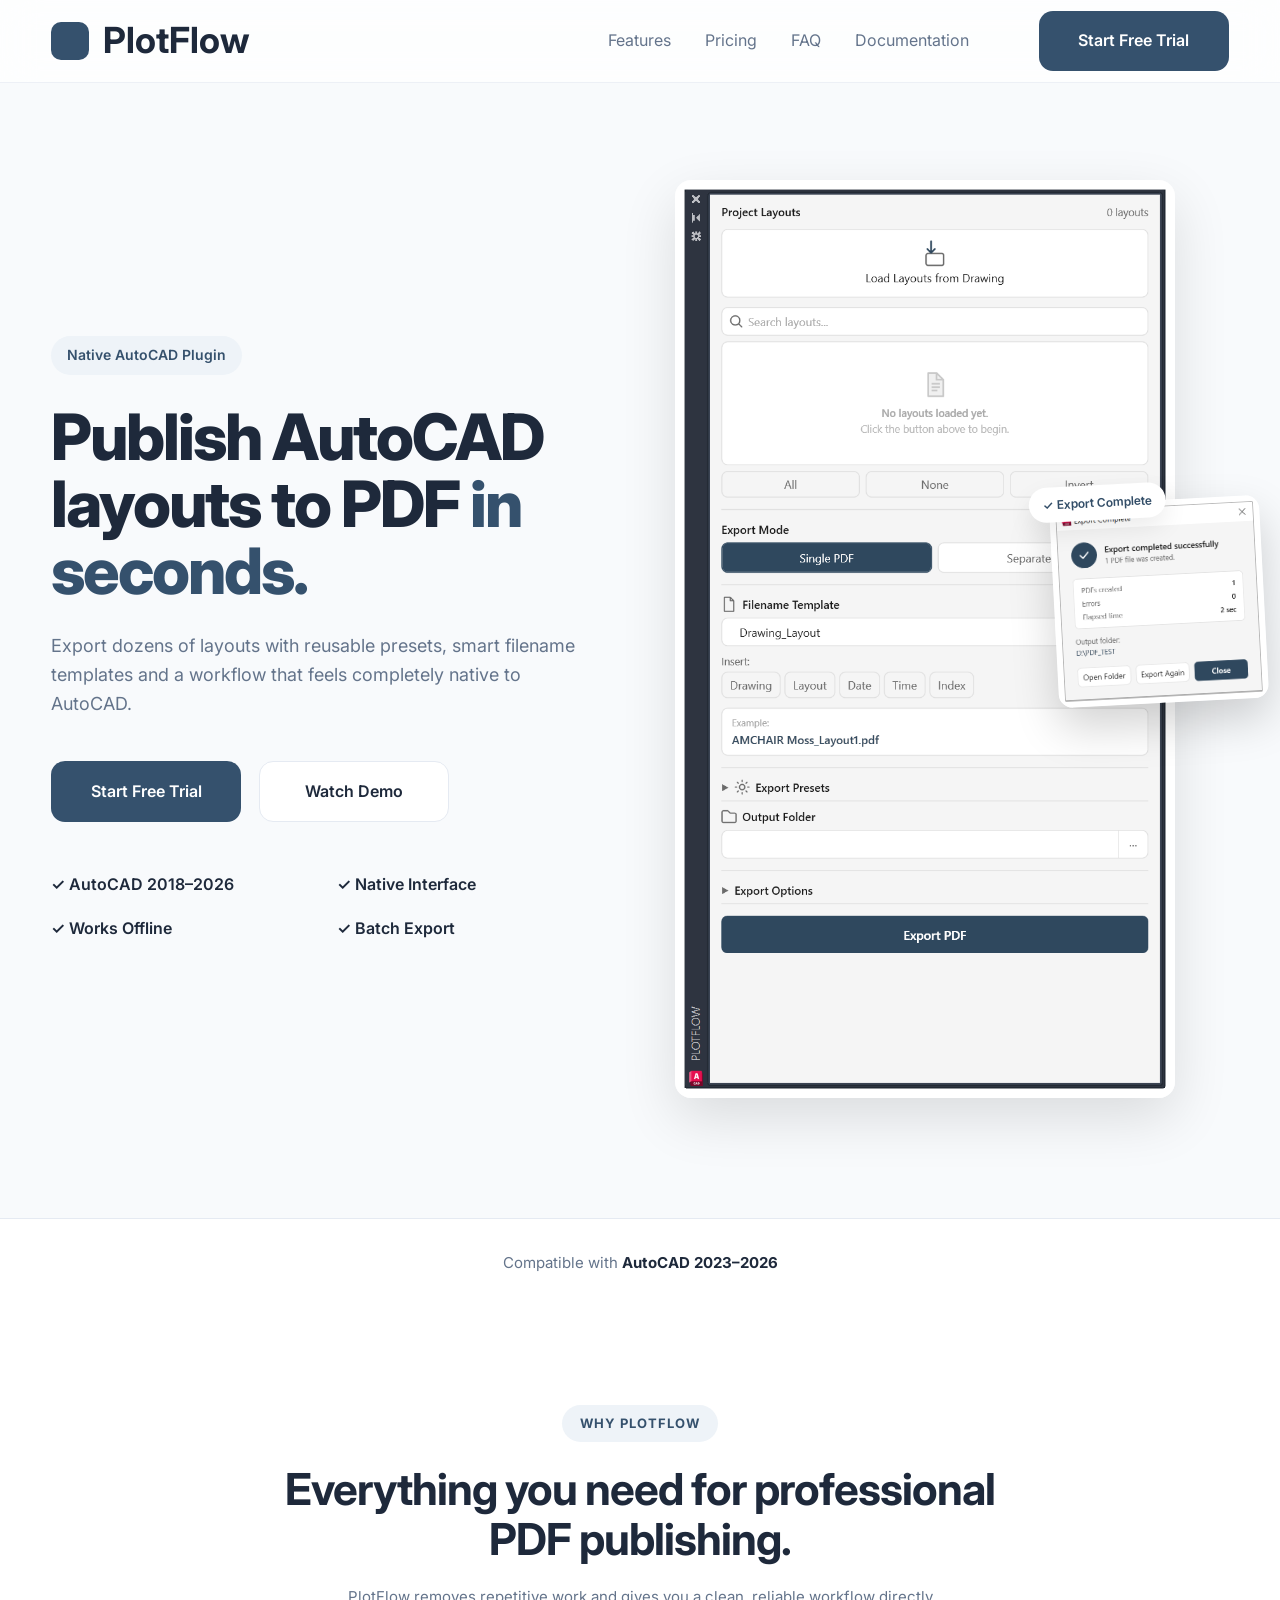
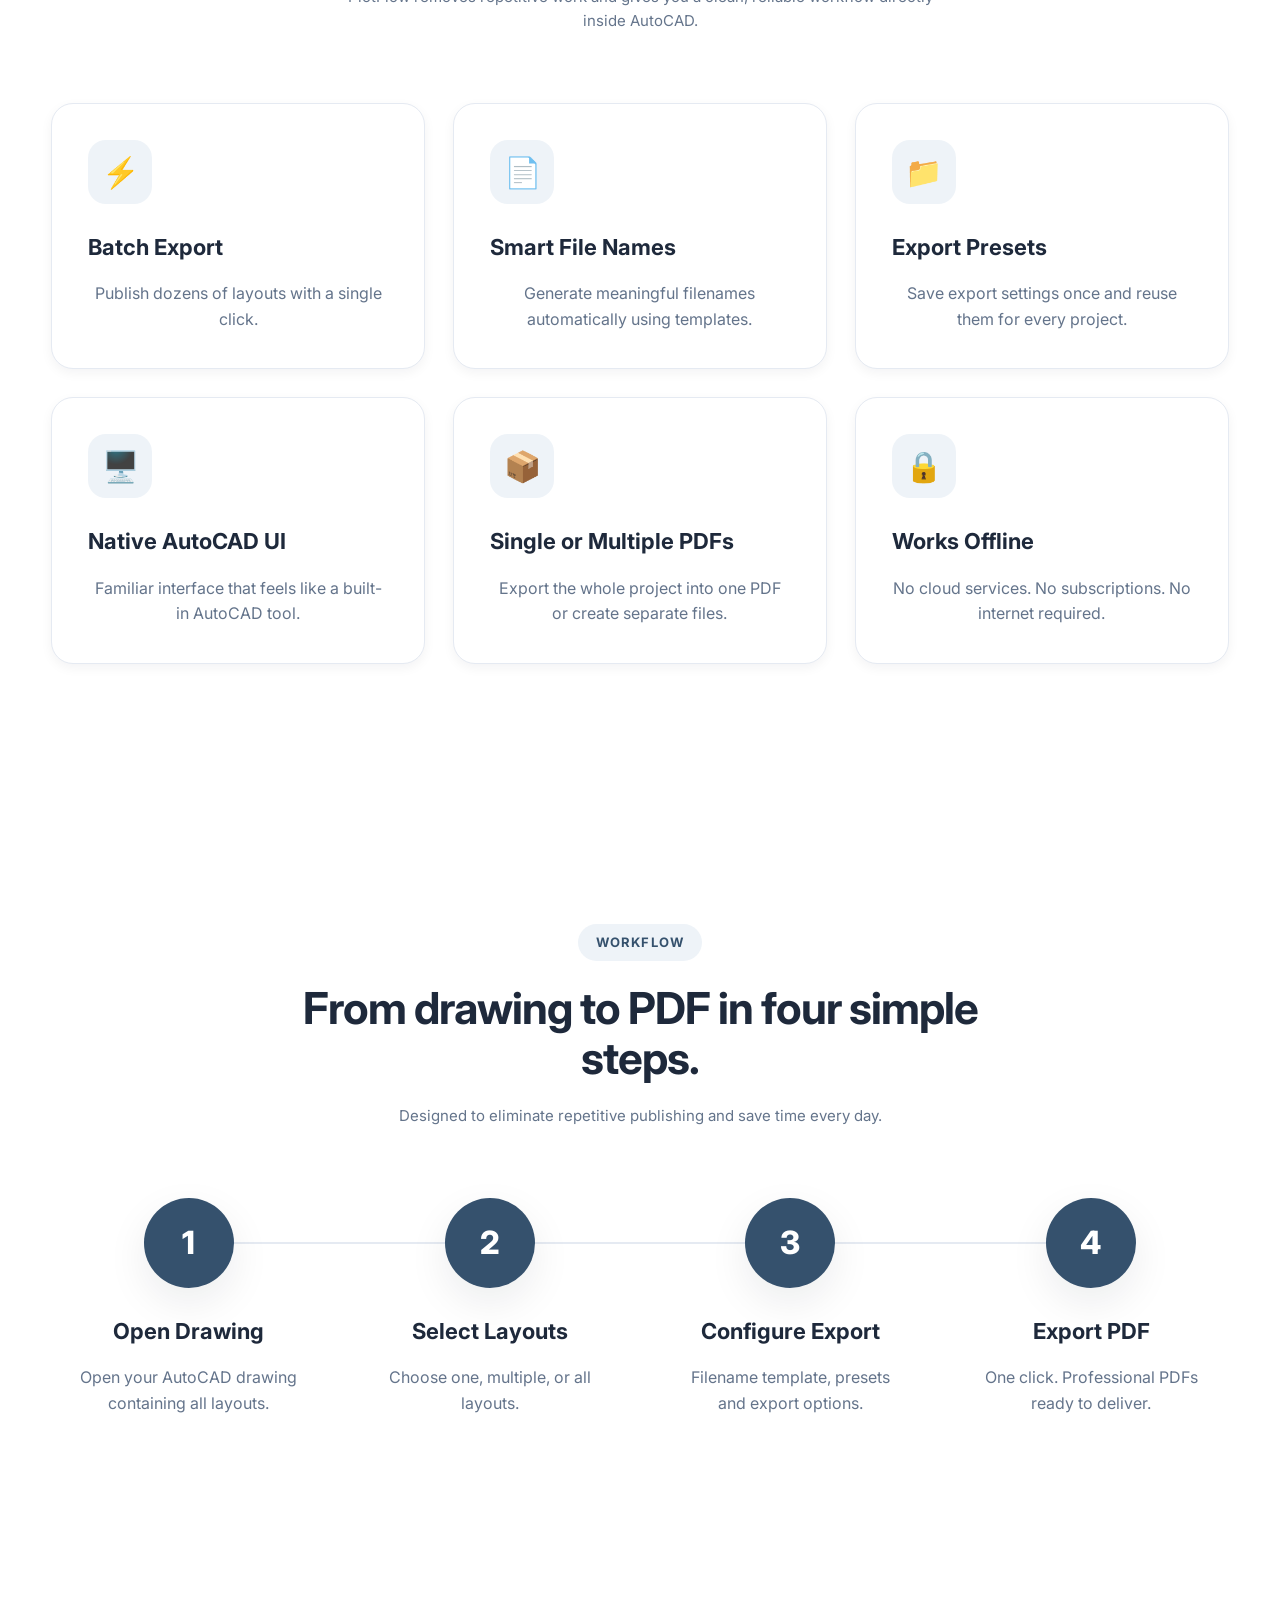
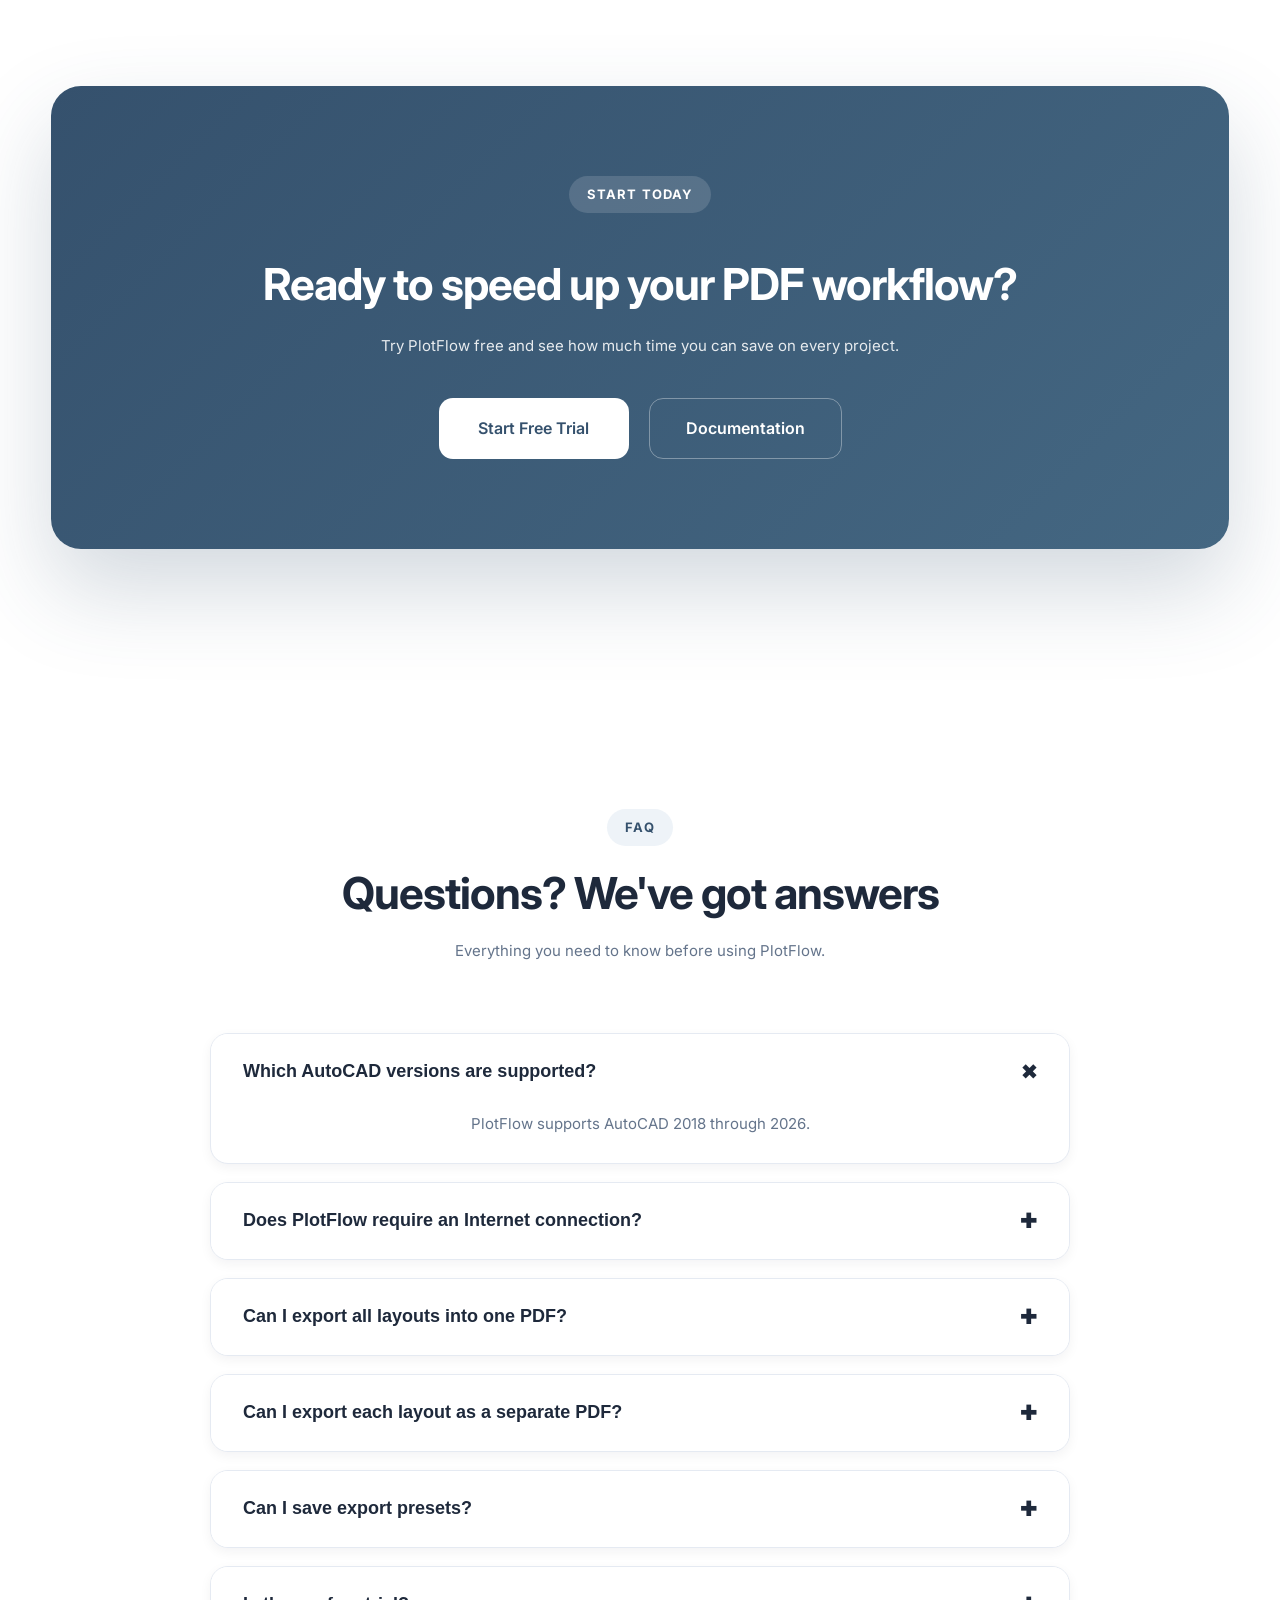
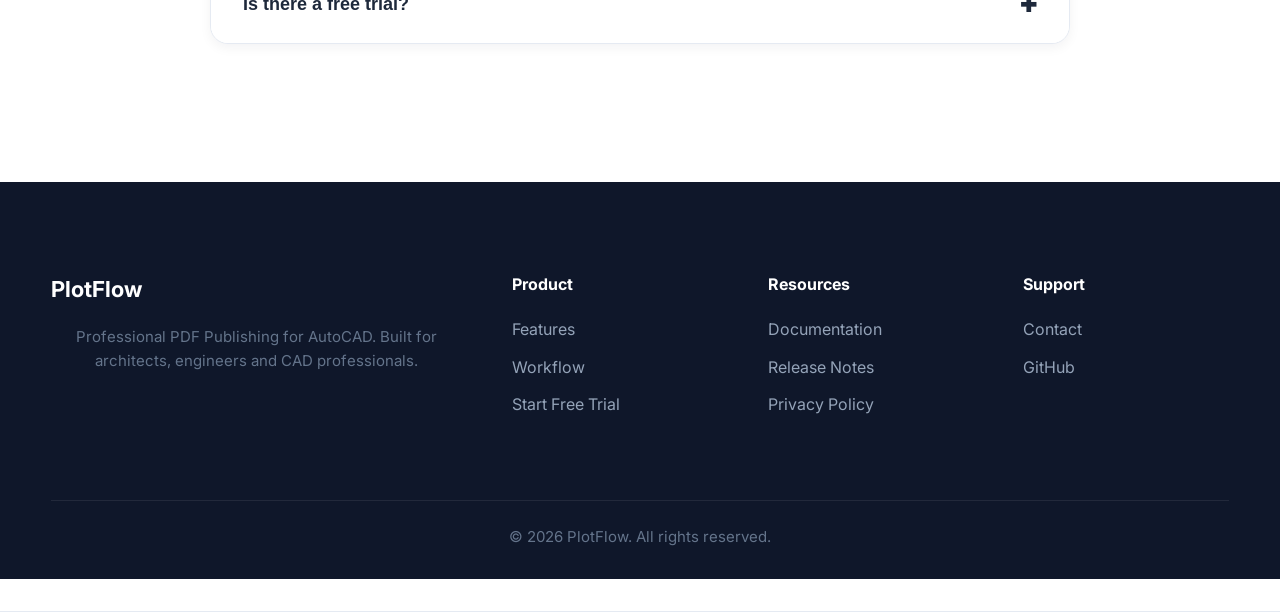
==== index.html @ 0431e383 "Update index.html" ====
<!DOCTYPE html>
<html lang="en">

<head>

    <meta charset="UTF-8">
    <meta name="viewport" content="width=device-width, initial-scale=1.0">

    <title>PlotFlow — Professional PDF Publishing for AutoCAD</title>

    <meta name="description"
        content="Fast PDF publishing for AutoCAD. Batch export layouts with smart filename templates, export presets and a clean workflow.">

    <meta name="theme-color" content="#35516D">

    <meta property="og:title" content="PlotFlow">
    <meta property="og:description"
        content="Professional PDF Publishing for AutoCAD">
    <meta property="og:type" content="website">

    <link rel="icon" href="assets/logo/favicon.svg">

    <link rel="preconnect" href="https://fonts.googleapis.com">

    <link rel="preconnect" href="https://fonts.gstatic.com" crossorigin>

    <link href="https://fonts.googleapis.com/css2?family=Inter:wght@300;400;500;600;700;800&display=swap"
        rel="stylesheet">

    <link rel="stylesheet" href="style.css">

</head>

<body>

<header class="site-header">

    <div class="container">

        <a class="logo" href="#">

            <div class="logo-square"></div>

            <span>PlotFlow</span>

        </a>

        <nav class="navigation">

            <a href="#features">Features</a>
            <a href="pricing.html">Pricing</a>
            <a href="#faq">FAQ</a>
            <a href="documentation.html">Documentation</a>

        </nav>

        <div class="header-actions">

            <a class="button primary large" href="download.html">
                Start Free Trial
            </a>

        </div>

    </div>

</header>



<main>



<section class="hero">

<div class="container hero-grid">

<div class="hero-left">

<div class="badge">

Native AutoCAD Plugin

</div>

<h1>

Publish AutoCAD layouts

to PDF

<span>in seconds.</span>

</h1>

<p>

Export dozens of layouts with reusable presets,

smart filename templates and a workflow

that feels completely native to AutoCAD.

</p>

<div class="hero-buttons">

<a href="#download"

class="button primary large">

Start Free Trial

</a>

<a href="#"

class="button outline large">

Watch Demo

</a>

</div>

<div class="hero-benefits">

<div>✓ AutoCAD 2018–2026</div>

<div>✓ Native Interface</div>

<div>✓ Works Offline</div>

<div>✓ Batch Export</div>

</div>

</div>



<div class="hero-right">

<div class="hero-card">

<img

src="assets/screenshots/main-ui.png"

alt="PlotFlow Interface">

</div>



<div class="floating-dialog">

    <div class="result-badge">
        ✓ Export Complete
    </div>

    <img
    src="assets/screenshots/export-result.png"
    alt="Export Complete">

</div>

</div>

</div>

</section>

<section class="compatibility">

    <div class="container">

        <p>

            Compatible with
            <strong>AutoCAD 2023–2026</strong>

        </p>

    </div>




    <!-- ===================================================== -->
<!-- FEATURES -->
<!-- ===================================================== -->

<section id="features" class="features">

    <div class="container">

        <div class="section-header">

            <span class="section-tag">
                WHY PLOTFLOW
            </span>

            <h2>
                Everything you need for
                professional PDF publishing.
            </h2>

            <p>
                PlotFlow removes repetitive work and gives you a clean,
                reliable workflow directly inside AutoCAD.
            </p>

        </div>

        <div class="features-grid">

            <article class="feature-card">

                <div class="feature-icon">⚡</div>

                <h3>Batch Export</h3>

                <p>
                    Publish dozens of layouts with a single click.
                </p>

            </article>

            <article class="feature-card">

                <div class="feature-icon">📄</div>

                <h3>Smart File Names</h3>

                <p>
                    Generate meaningful filenames automatically using templates.
                </p>

            </article>

            <article class="feature-card">

                <div class="feature-icon">📁</div>

                <h3>Export Presets</h3>

                <p>
                    Save export settings once and reuse them for every project.
                </p>

            </article>

            <article class="feature-card">

                <div class="feature-icon">🖥️</div>

                <h3>Native AutoCAD UI</h3>

                <p>
                    Familiar interface that feels like a built-in AutoCAD tool.
                </p>

            </article>

            <article class="feature-card">

                <div class="feature-icon">📦</div>

                <h3>Single or Multiple PDFs</h3>

                <p>
                    Export the whole project into one PDF or create separate files.
                </p>

            </article>

            <article class="feature-card">

                <div class="feature-icon">🔒</div>

                <h3>Works Offline</h3>

                <p>
                    No cloud services. No subscriptions. No internet required.
                </p>

            </article>

        </div>

    </div>

</section>





<!-- ===================================================== -->


<!-- ===================================================== -->
<!-- WORKFLOW -->
<!-- ===================================================== -->

<section id="workflow" class="workflow">

<div class="container">

<div class="section-header">

<span class="section-tag">

WORKFLOW

</span>

<h2>

From drawing to PDF
in four simple steps.

</h2>

<p>

Designed to eliminate repetitive publishing
and save time every day.

</p>

</div>

<div class="timeline">

<div class="step">

<div class="step-number">

1

</div>

<h3>

Open Drawing

</h3>

<p>

Open your AutoCAD drawing
containing all layouts.

</p>

</div>

<div class="step-line"></div>

<div class="step">

<div class="step-number">

2

</div>

<h3>

Select Layouts

</h3>

<p>

Choose one,
multiple,
or all layouts.

</p>

</div>

<div class="step-line"></div>

<div class="step">

<div class="step-number">

3

</div>

<h3>

Configure Export

</h3>

<p>

Filename template,
presets
and export options.

</p>

</div>

<div class="step-line"></div>

<div class="step">

<div class="step-number">

4

</div>

<h3>

Export PDF

</h3>

<p>

One click.

Professional PDFs
ready to deliver.

</p>

</div>

</div>

</div>

</section>
    <!-- ===================================================== -->
<!-- DOWNLOAD CTA -->
<!-- ===================================================== -->

<section id="download" class="download">

    <div class="container">

        <div class="download-card">

            <span class="section-tag">

                START TODAY

            </span>

            <h2>

                Ready to speed up your PDF workflow?

            </h2>

            <p>

                Try PlotFlow free and see how much time
                you can save on every project.

            </p>

            <div class="download-buttons">

                <a href="#" class="button primary large">

                    Start Free Trial

                </a>

                <a href="#" class="button outline large">

                    Documentation

                </a>

            </div>

        </div>

    </div>

</section>



<!-- ===================================================== -->
<!-- FAQ -->
<!-- ===================================================== -->

<section class="faq">

    <div class="container">

        <div class="section-header">

            <span class="section-tag">
                FAQ
            </span>

            <h2>
                Questions? We've got answers
            </h2>

            <p>
                Everything you need to know before using PlotFlow.
            </p>

        </div>

        <div class="faq-list">

            <div class="faq-item active">

                <button class="faq-question">

                    <span>Which AutoCAD versions are supported?</span>

                    <span class="faq-icon">✚</span>

                </button>

                <div class="faq-answer">

    <p>PlotFlow supports AutoCAD 2018 through 2026.</p>

</div>

            </div>

            <div class="faq-item">

                <button class="faq-question">

                    <span>Does PlotFlow require an Internet connection?</span>

                    <span class="faq-icon">✚</span>

                </button>

                <div class="faq-answer">

                    No. PlotFlow works completely offline after installation.

                </div>

            </div>

            <div class="faq-item">

                <button class="faq-question">

                    <span>Can I export all layouts into one PDF?</span>

                    <span class="faq-icon">✚</span>

                </button>

                <div class="faq-answer">

                    Yes. Export every selected layout into a single multipage PDF.

                </div>

            </div>

            <div class="faq-item">

                <button class="faq-question">

                    <span>Can I export each layout as a separate PDF?</span>

                    <span class="faq-icon">✚</span>

                </button>

                <div class="faq-answer">

                    Yes. PlotFlow automatically creates one PDF for every selected layout.

                </div>

            </div>

            <div class="faq-item">

                <button class="faq-question">

                    <span>Can I save export presets?</span>

                    <span class="faq-icon">✚</span>

                </button>

                <div class="faq-answer">

                    Yes. Save your preferred settings and reuse them anytime.

                </div>

            </div>

            <div class="faq-item">

                <button class="faq-question">

                    <span>Is there a free trial?</span>

                    <span class="faq-icon">✚</span>

                </button>

                <div class="faq-answer">

                    Yes. Download the trial version and evaluate PlotFlow before purchasing.

                </div>

            </div>

        </div>

    </div>

</section>



<!-- ===================================================== -->
<!-- FOOTER -->
<!-- ===================================================== -->

<footer class="footer">

<div class="container footer-grid">

<div>

<h3>

PlotFlow

</h3>

<p>

Professional PDF Publishing for AutoCAD.

Built for architects,
engineers
and CAD professionals.

</p>

</div>

<div>

<h4>

Product

</h4>

<ul>

<li><a href="#features">Features</a></li>

<li><a href="#workflow">Workflow</a></li>

<li><a href="#download">Start Free Trial</a></li>

</ul>

</div>

<div>

<h4>

Resources

</h4>

<ul>

<li><a href="#">Documentation</a></li>

<li><a href="#">Release Notes</a></li>

<li><a href="#">Privacy Policy</a></li>

</ul>

</div>

<div>

<h4>

Support

</h4>

<ul>

<li><a href="#">Contact</a></li>

<li><a href="#">GitHub</a></li>

</ul>

</div>

</div>

<div class="container footer-bottom">

<p>

© 2026 PlotFlow. All rights reserved.

</p>

</div>

</footer>

</main>

<script src="script.js"></script>

</body>

</html>

</section>
---- style.css ----
/* ==========================================================
   PlotFlow Website
   Version 1.0
==========================================================*/

*,
*::before,
*::after{
    margin:0;
    padding:0;
    box-sizing:border-box;
}

:root{

    --primary:#35516D;
    --primary-hover:#446782;

    --background:#F8FAFC;
    --surface:#FFFFFF;

    --border:#E5EAF2;

    --text:#1E293B;

    --text-light:#64748B;

    --success:#2FA36B;

    --radius:18px;

    --shadow-small:
        0 4px 12px rgba(15,23,42,.05);

    --shadow-medium:
        0 15px 40px rgba(15,23,42,.08);

    --shadow-large:
        0 35px 80px rgba(15,23,42,.12);

    --container:1240px;

}

html{

    scroll-behavior:smooth;

}

body{

    font-family:"Inter",sans-serif;

    background:var(--background);

    color:var(--text);

    line-height:1.6;

    overflow-x:hidden;

}

img{

    display:block;

    width:100%;

    height:auto;

}

a{

    color:inherit;

    text-decoration:none;

}

.container{

    width:min(var(--container),92%);

    margin:auto;

}



/* ==========================================================
   TYPOGRAPHY
==========================================================*/

h1{

    font-size:64px;

    line-height:1.05;

    font-weight:800;

    letter-spacing:-2px;

}

h1 span{

    color:var(--primary);

}

h2{

    font-size:44px;

    line-height:1.15;

    font-weight:700;

    letter-spacing:-1px;

}

h3{

    font-size:22px;

    font-weight:700;

}

p{

    color:var(--text-light);

    font-size:18px;

}



/* ==========================================================
   BUTTONS
==========================================================*/

.button{

    display:inline-flex;

    align-items:center;

    justify-content:center;

    gap:10px;

    border-radius:14px;

    transition:.25s;

    font-weight:600;

    white-space:nowrap;

    min-width:190px;

}

.button.large{

    padding:17px 36px;

}

.button.primary{

    background:var(--primary);

    color:white;

}

.button.primary:hover{

    background:var(--primary-hover);

    transform:translateY(-2px);

    box-shadow:var(--shadow-medium);

}

.button.secondary,

.button.outline{

    border:1px solid var(--border);

    background:white;

}

.button.outline:hover{

    transform:translateY(-2px);

    box-shadow:var(--shadow-small);

}



/* ==========================================================
   HEADER
==========================================================*/

.site-header{

    position:fixed;

    width:100%;

    top:0;

    left:0;

    z-index:1000;

    backdrop-filter:blur(18px);

    background:rgba(255,255,255,.75);

    border-bottom:1px solid rgba(229,234,242,.7);

}

.site-header .container{

    display:flex;

    align-items:center;

    justify-content:space-between;

    height:82px;

}

.logo{

    display:flex;

    align-items:center;

    gap:14px;

    font-weight:700;

    font-size:36px;

}

.logo-square{

    width:38px;

    height:38px;

    border-radius:10px;

    background:var(--primary);

}

.navigation{

    display:flex;

    align-items:center;

    gap:34px;

    margin-left:auto;

}

.navigation a{

    color:var(--text-light);

    transition:.25s;

}

.navigation a:hover{

    color:var(--text);

}

.header-actions{
    display:flex;
    gap:14px;
    margin-left:70px;
}



/* ==========================================================
   HERO
==========================================================*/

.hero{

    padding-top:180px;

    padding-bottom:120px;

}

.hero-grid{

    display:grid;

    grid-template-columns:1fr 1fr;

    gap:70px;

    align-items:center;

}

.badge{

    display:inline-flex;

    padding:8px 16px;

    border-radius:100px;

    background:#EEF3F8;

    color:var(--primary);

    font-size:14px;

    font-weight:600;

    margin-bottom:28px;

}

.hero p{

    margin-top:28px;

    max-width:620px;

}

.hero-buttons{

    display:flex;

    gap:18px;

    margin-top:42px;

}

.hero-benefits{

    display:grid;

    grid-template-columns:repeat(2,1fr);

    gap:18px;

    margin-top:50px;

    color:var(--text);

    font-weight:600;

}



/* ==========================================================
   HERO IMAGE
==========================================================*/

.hero-right{

    position:relative;

}

.hero-card{
    position:relative;
    z-index:2;
}

.hero-card img{
    width:100%;
    max-width:500px;
    border-radius:16px;
    box-shadow:0 20px 55px rgba(0,0,0,.12);
}

.floating-dialog{

    position:absolute;

    right:-35px;

    top:320px;

    width:210px;

    transform:rotate(-3deg);

    transition:.3s ease;

    z-index:3;
}
.floating-dialog img{

    width:100%;

    display:block;

    border-radius:14px;

    box-shadow:0 20px 45px rgba(0,0,0,.18);
}

.floating-dialog:hover{

    transform:rotate(0deg) scale(1.03);

}


/* ==========================================================
   COMPATIBILITY
==========================================================*/

.compatibility{

    padding:32px 0;

    border-top:1px solid var(--border);

    border-bottom:1px solid var(--border);

    background:white;

}

.compatibility p{

    text-align:center;

    font-size:15px;

}

.compatibility strong{

    color:var(--text);

}
/* ==========================================================
   SECTION HEADER
==========================================================*/

.section-header{

    max-width:760px;

    margin:0 auto 70px;

    text-align:center;

}

.section-tag{

    display:inline-flex;

    align-items:center;

    justify-content:center;

    padding:8px 18px;

    border-radius:999px;

    background:#EEF3F8;

    color:var(--primary);

    font-size:13px;

    font-weight:700;

    letter-spacing:.08em;

    text-transform:uppercase;

    margin-bottom:22px;

}

.section-header h2{

    margin-bottom:20px;

}

.section-header p{

    max-width:620px;

    margin:auto;

}



/* ==========================================================
   FEATURES
==========================================================*/

.features{

    padding:130px 0;

}

.features-grid{

    display:grid;

    grid-template-columns:repeat(3,1fr);

    gap:28px;

}

.feature-card{

    background:#fff;

    border:1px solid var(--border);

    border-radius:22px;

    padding:36px;

    transition:.28s ease;

    box-shadow:var(--shadow-small);

}

.feature-card:hover{

    transform:translateY(-8px);

    box-shadow:var(--shadow-large);

}

.feature-icon{

    width:64px;

    height:64px;

    display:flex;

    align-items:center;

    justify-content:center;

    font-size:30px;

    background:#EEF3F8;

    border-radius:18px;

    margin-bottom:26px;

}

.feature-card h3{

    margin-bottom:16px;

}

.feature-card p{

    font-size:16px;

}



/* ==========================================================
   



/* ==========================================================
   WORKFLOW
==========================================================*/

.workflow{

    padding:130px 0;

}

.timeline{

    display:grid;

    grid-template-columns:repeat(4,1fr);

    gap:26px;

    position:relative;

}

.timeline::before{

    content:"";

    position:absolute;

    left:12%;

    right:12%;

    top:44px;

    height:2px;

    background:var(--border);

    z-index:0;

}

.step{

    position:relative;

    text-align:center;

    z-index:1;

}

.step-number{

    width:90px;

    height:90px;

    margin:0 auto 26px;

    border-radius:50%;

    background:var(--primary);

    color:#fff;

    display:flex;

    align-items:center;

    justify-content:center;

    font-size:32px;

    font-weight:800;

    box-shadow:var(--shadow-medium);

}

.step h3{

    margin-bottom:16px;

}

.step p{

    font-size:16px;

    max-width:220px;

    margin:auto;

}

.step-line{

    display:none;

}



/* ==========================================================
   MICRO ANIMATIONS
==========================================================*/

.hero-card,
.showcase-large,
.showcase-small,
.feature-card{

    transition:
        transform .35s ease,
        box-shadow .35s ease;

}


.showcase-large:hover{

    transform:translateY(-6px);

}

.showcase-small:hover{

    transform:translateY(-6px);

}
/* ==========================================================
   DOWNLOAD CTA
==========================================================*/

.download{

    padding:140px 0;

    background:#ffffff;

}

.download-card{

    background:linear-gradient(135deg,#35516D 0%,#446782 100%);

    color:#fff;

    border-radius:30px;

    padding:90px 70px;

    text-align:center;

    box-shadow:0 40px 90px rgba(53,81,109,.22);

}

.download-card .section-tag{

    background:rgba(255,255,255,.14);

    color:#fff;

}

.download-card h2{

    color:#fff;

    margin:24px 0;

}

.download-card p{

    color:rgba(255,255,255,.88);

    max-width:700px;

    margin:0 auto 40px;

}

.download-buttons{

    display:flex;

    justify-content:center;

    gap:20px;

}

.download .button.primary{

    background:#fff;

    color:var(--primary);

}

.download .button.primary:hover{

    background:#F4F7FA;

}

.download .button.outline{

    background:transparent;

    color:#fff;

    border:1px solid rgba(255,255,255,.35);

}

.download .button.outline:hover{

    background:rgba(255,255,255,.08);

}



/* ==========================================================
   FAQ
==========================================================*/

.faq{

    padding:140px 0;

}

.faq-list{

    max-width:900px;

    margin:auto;

}

.faq-item{

    background:#fff;

    border:1px solid var(--border);

    border-radius:18px;

    margin-bottom:18px;

    overflow:hidden;

    transition:.25s;

}

.faq-item:hover{

    transform:translateY(-2px);

    box-shadow:var(--shadow-medium);

}

.faq-question{

    width:100%;

    border:none;

    background:#fff;

    cursor:pointer;

    padding:28px 34px;

    text-align:left;

    font-size:18px;

    font-weight:600;

    color:var(--text);

}

/* ==========================================================
   FOOTER
==========================================================*/

.footer{

    background:#0F172A;

    color:#CBD5E1;

    padding:90px 0 30px;

}

.footer-grid{

    display:grid;

    grid-template-columns:2fr 1fr 1fr 1fr;

    gap:50px;

}

.footer h3{

    color:#fff;

    margin-bottom:18px;

}

.footer h4{

    color:#fff;

    margin-bottom:20px;

}

.footer ul{

    list-style:none;

}

.footer li{

    margin-bottom:12px;

}

.footer a{

    color:#94A3B8;

    transition:.2s;

}

.footer a:hover{

    color:#fff;

}

.footer-bottom{

    margin-top:70px;

    padding-top:24px;

    border-top:1px solid rgba(255,255,255,.08);

    text-align:center;

}



/* ==========================================================
   SCROLL ANIMATION
==========================================================*/

.hero,
.features,
.showcase,
.workflow,
.download,
.faq{

    animation:fadeUp .8s ease;

}

@keyframes fadeUp{

    from{

        opacity:0;

        transform:translateY(30px);

    }

    to{

        opacity:1;

        transform:translateY(0);

    }

}



/* ==========================================================
   RESPONSIVE
==========================================================*/

@media (max-width:1100px){

.hero-grid{

    grid-template-columns:1fr;

}

.hero-right{

    margin-top:60px;

}

.features-grid{

    grid-template-columns:repeat(2,1fr);

}

.showcase-grid{

    grid-template-columns:1fr;

}

.timeline{

    grid-template-columns:repeat(2,1fr);

    row-gap:60px;

}

.timeline::before{

    display:none;

}

.footer-grid{

    grid-template-columns:1fr 1fr;

}

}



@media (max-width:768px){

h1{

    font-size:46px;

}

h2{

    font-size:34px;

}

.navigation{

    display:none;

}

.header-actions .secondary{

    display:none;

}

.hero-buttons{

    flex-direction:column;

}

.hero-benefits{

    grid-template-columns:1fr;

}

.features-grid{

    grid-template-columns:1fr;

}

.timeline{

    grid-template-columns:1fr;

}

.download-card{

    padding:60px 30px;

}

.download-buttons{

    flex-direction:column;

}

.footer-grid{

    grid-template-columns:1fr;

}

.floating-dialog{

    position:relative;

    right:auto;

    bottom:auto;

    width:100%;

    margin-top:24px;

}

}



@media (max-width:480px){

.hero{

    padding-top:140px;

}

.container{

    width:94%;

}

.button.large{

    width:100%;

}

.hero-card{

    padding:14px;

}

.showcase-large{

    padding:16px;

}

.showcase-small{

    padding:16px;

}

}
.result-badge{

    position:absolute;

    top:-18px;

    left:-20px;

    background:#fff;

    padding:8px 14px;

    border-radius:30px;

    font-size:12px;

    font-weight:600;

    color:#334e68;

    box-shadow:0 10px 25px rgba(0,0,0,.08);

}
/* ==========================================================
   FAQ
==========================================================*/

.faq{

    padding:120px 0;

    background:#fff;

}

.faq-list{

    max-width:860px;

    margin:60px auto 0;

}

.faq-item{

    background:#fff;

    border:1px solid var(--border);

    border-radius:18px;

    margin-bottom:18px;

    overflow:hidden;

    transition:.25s;

    box-shadow:var(--shadow-small);

}

.faq-item:hover{

    box-shadow:var(--shadow-medium);

    transform:translateY(-2px);

}

.faq-question{

    width:100%;

    display:flex;

    justify-content:space-between;

    align-items:center;

    padding:26px 32px;

    background:#fff;

    border:none;

    cursor:pointer;

    font-size:18px;

    font-weight:600;

    color:var(--text);

    text-align:left;

}

.faq-icon{

    font-size:20px;

    font-weight:600;

}

.faq-answer{

    max-height:0;

    overflow:hidden;

    padding:0 30px;

    color:var(--text-light);

    line-height:1.8;

    transition:max-height .35s ease,
               padding .35s ease;

}

.faq-item.active .faq-answer{

    max-height:300px;

    padding:0 30px 26px;

}

.faq-item.active .faq-icon{

    transform:rotate(45deg);

}
/* ==========================================
   Scroll Reveal
========================================== */

.hidden{

    opacity:0;

    transform:translateY(50px);

    transition:
        opacity .8s ease,
        transform .8s ease;

}

.visible{

    opacity:1;

    transform:translateY(0);

}
.faq-answer p{

    margin:0;

}
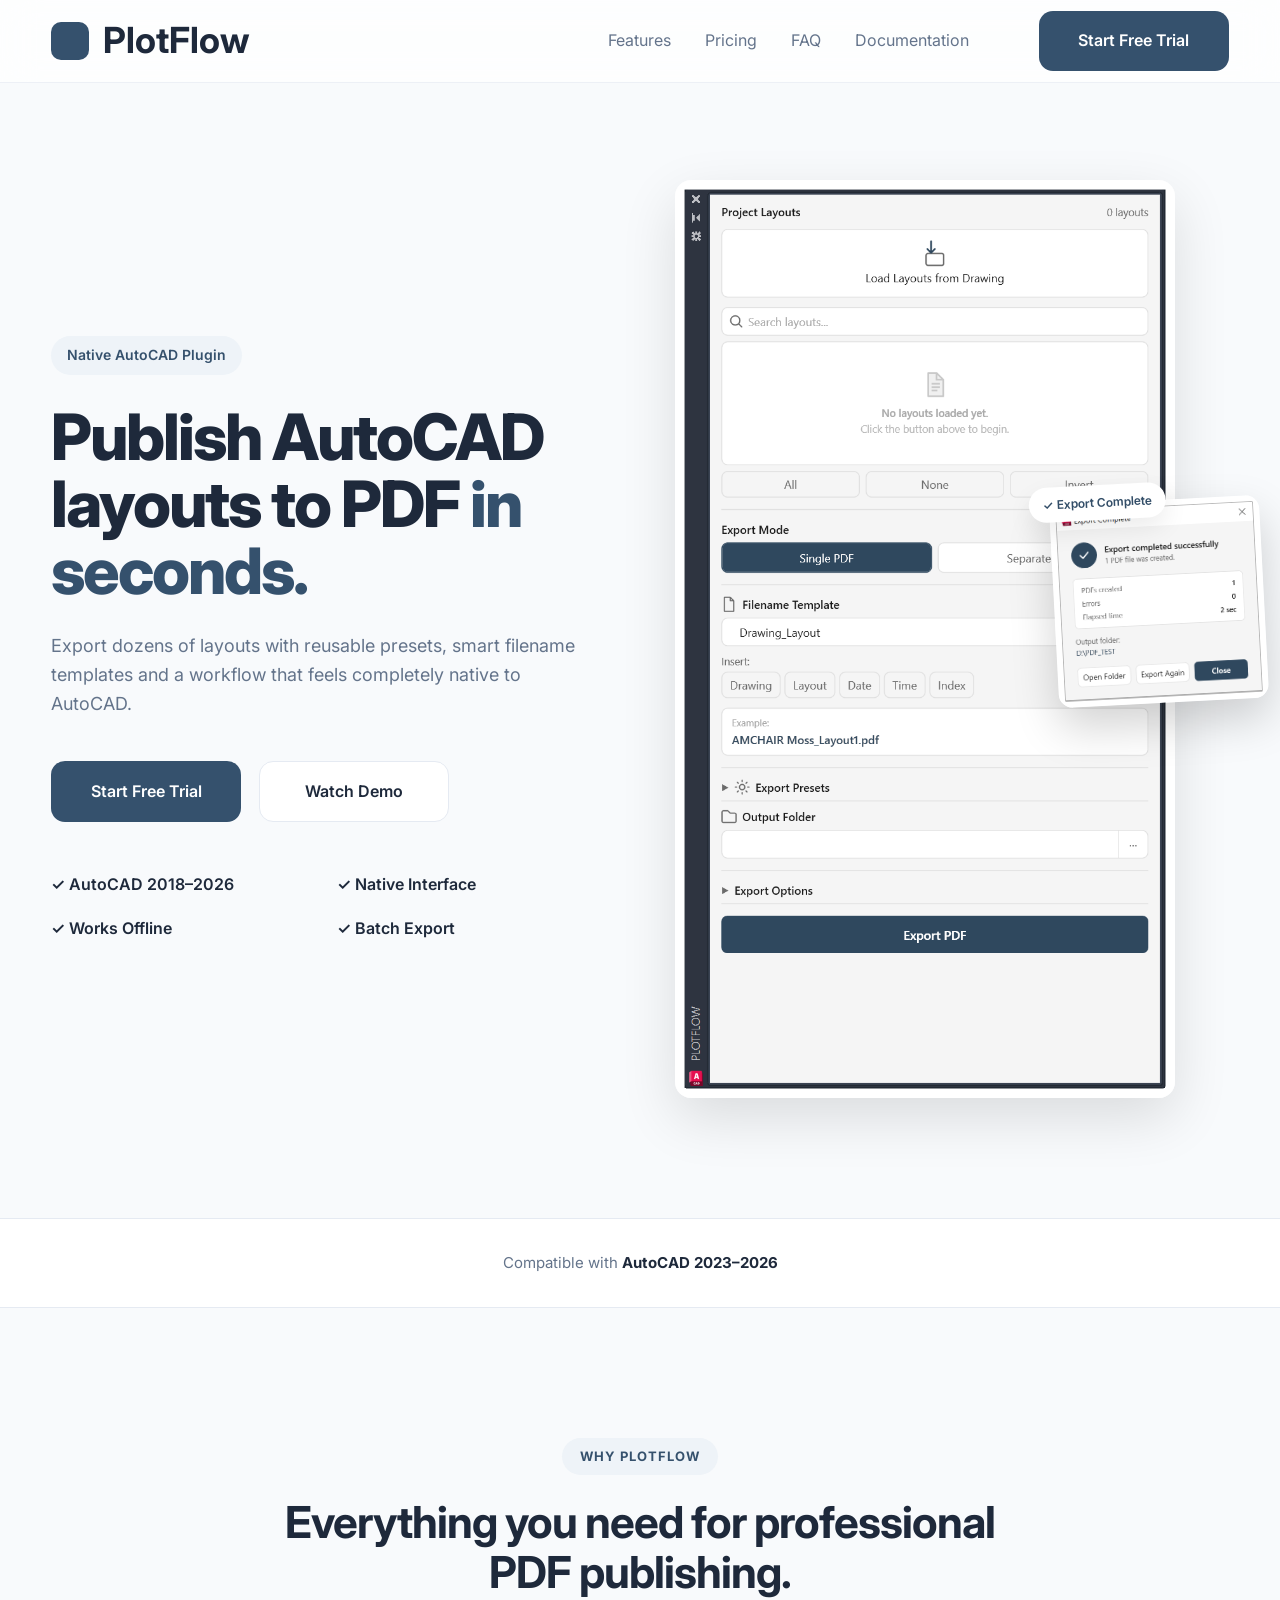
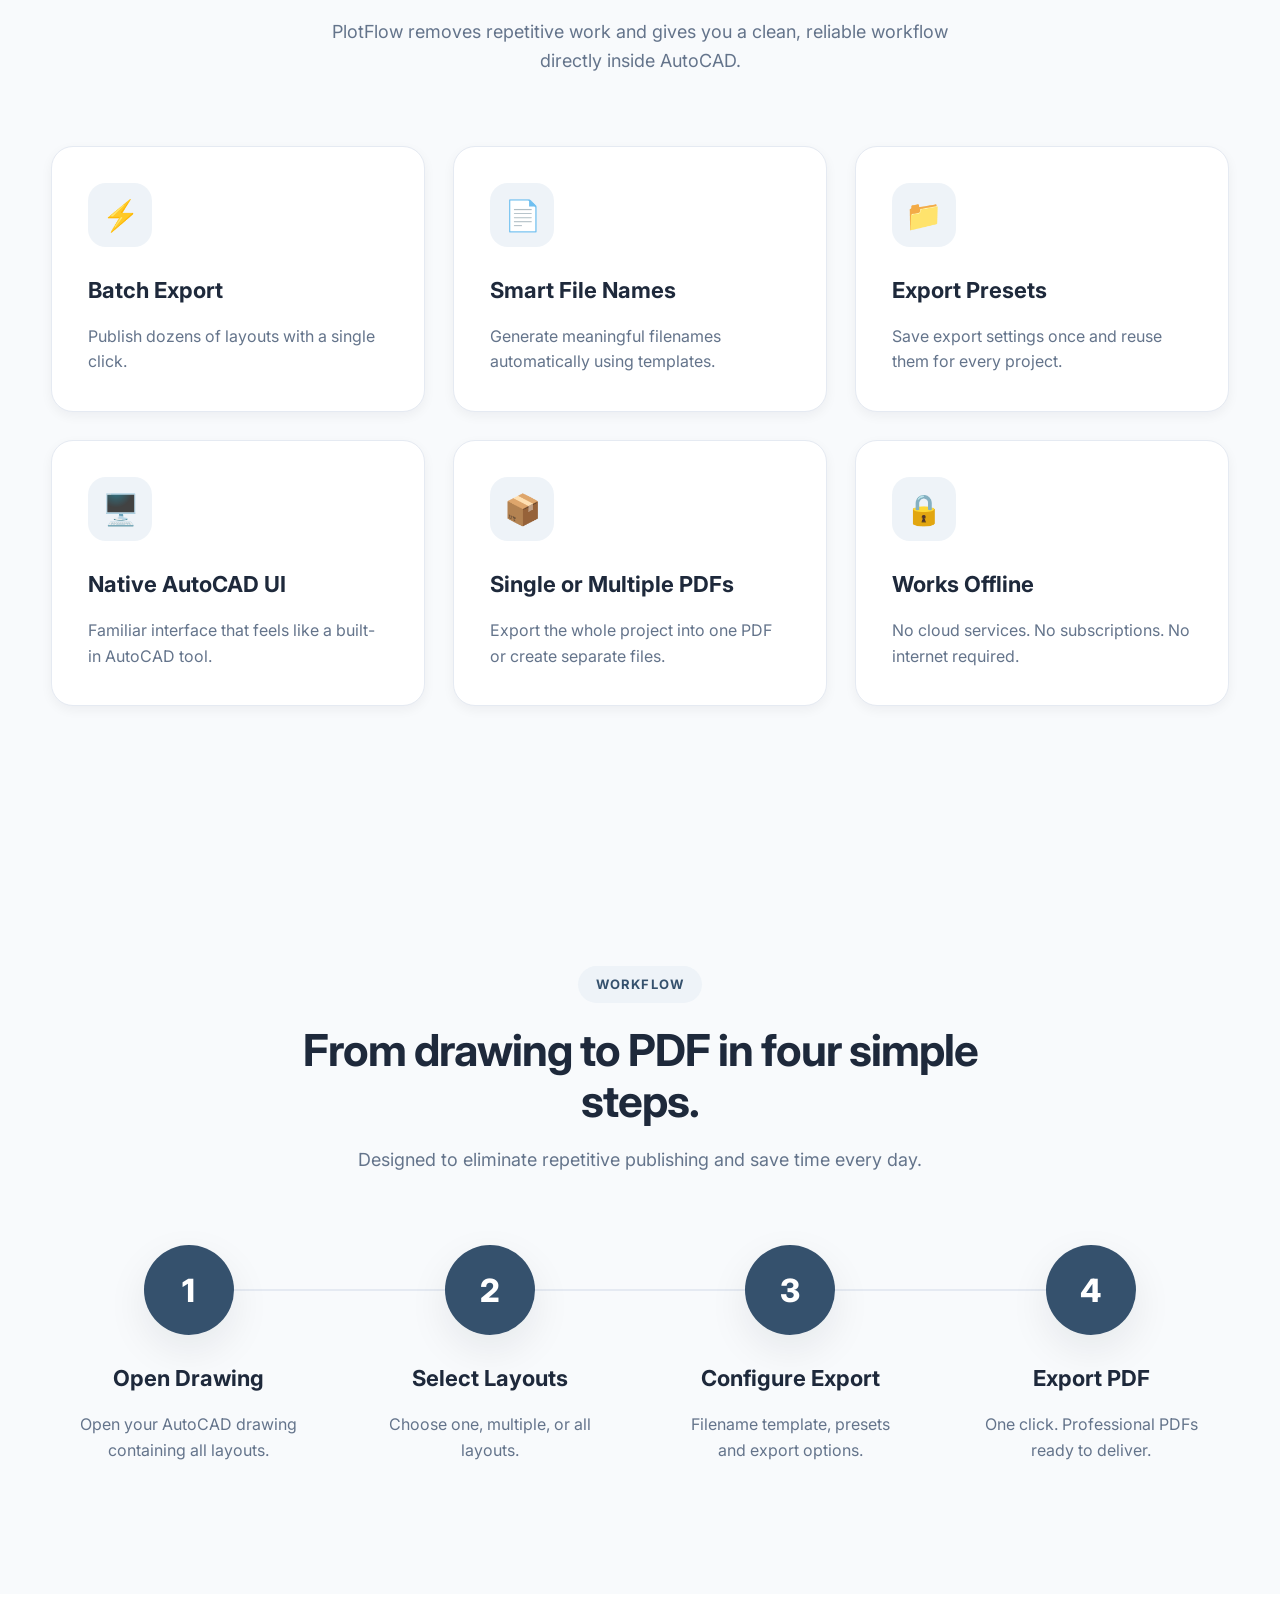
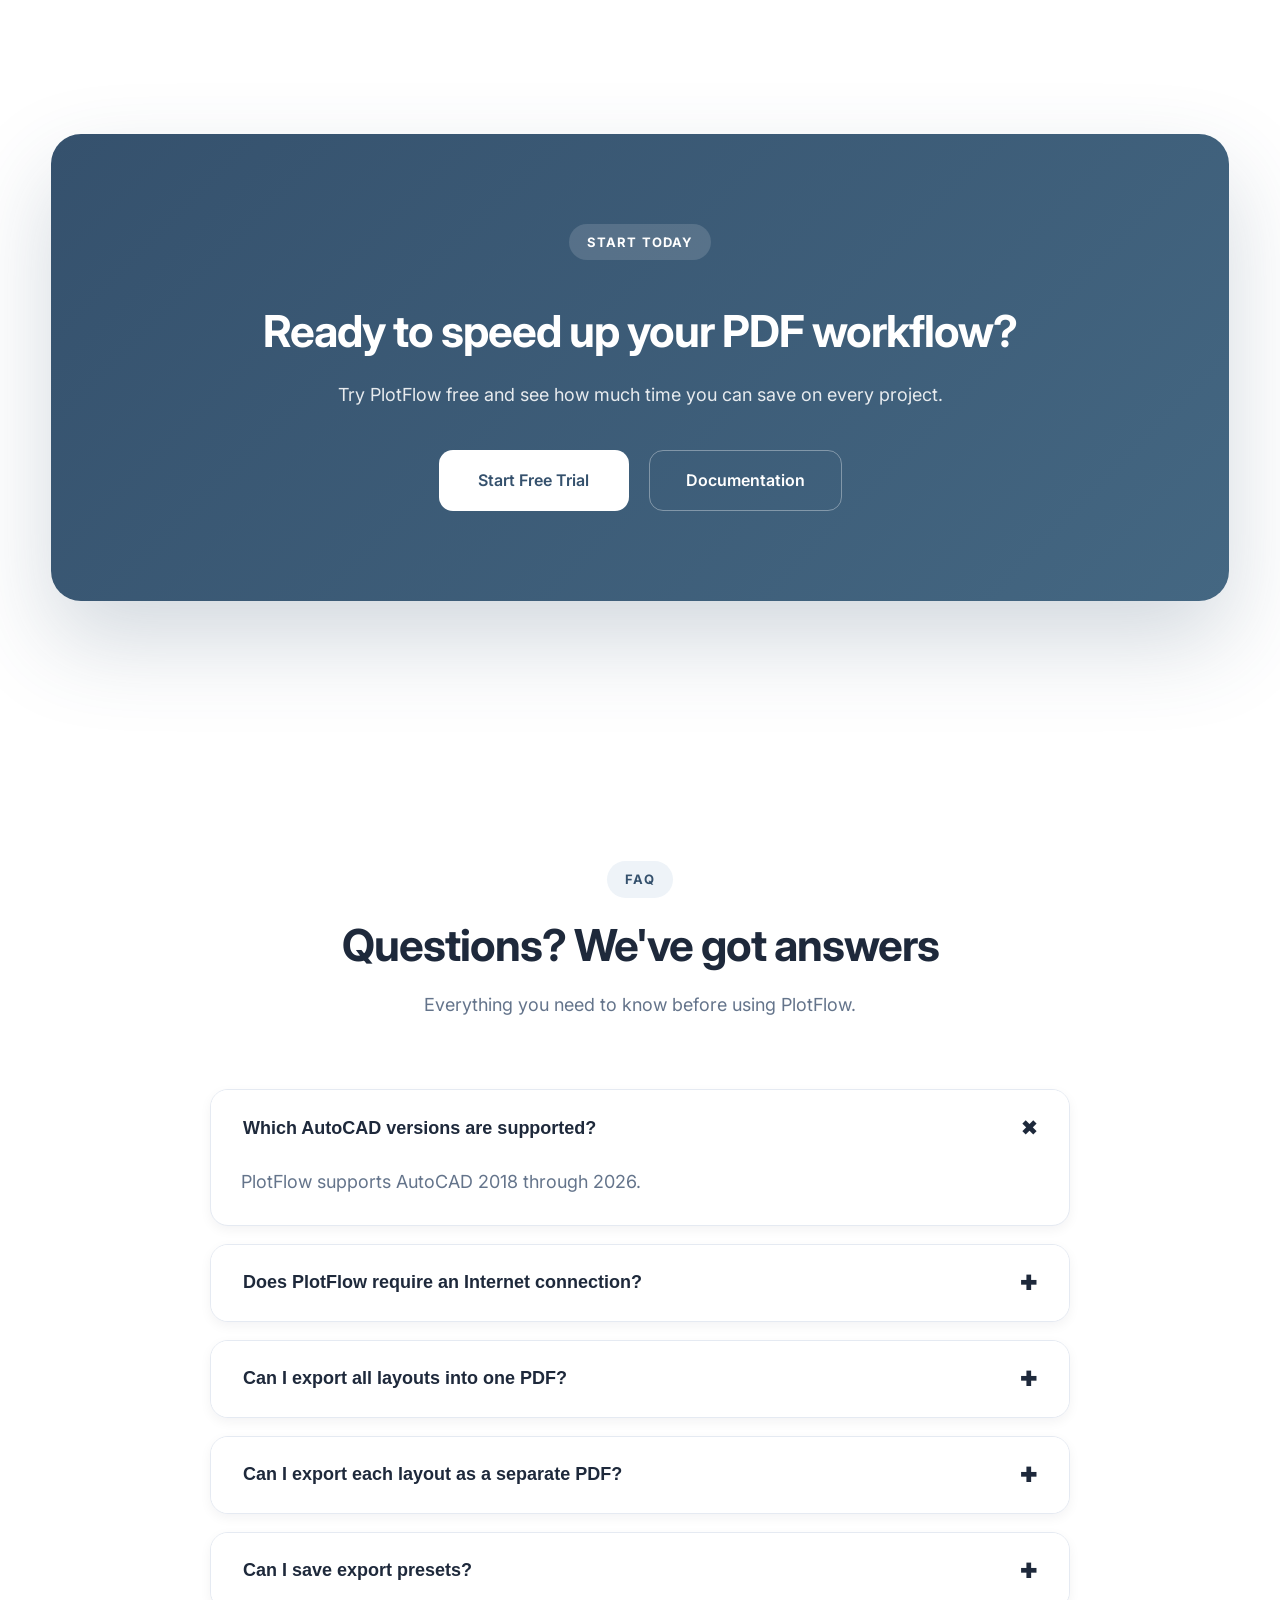
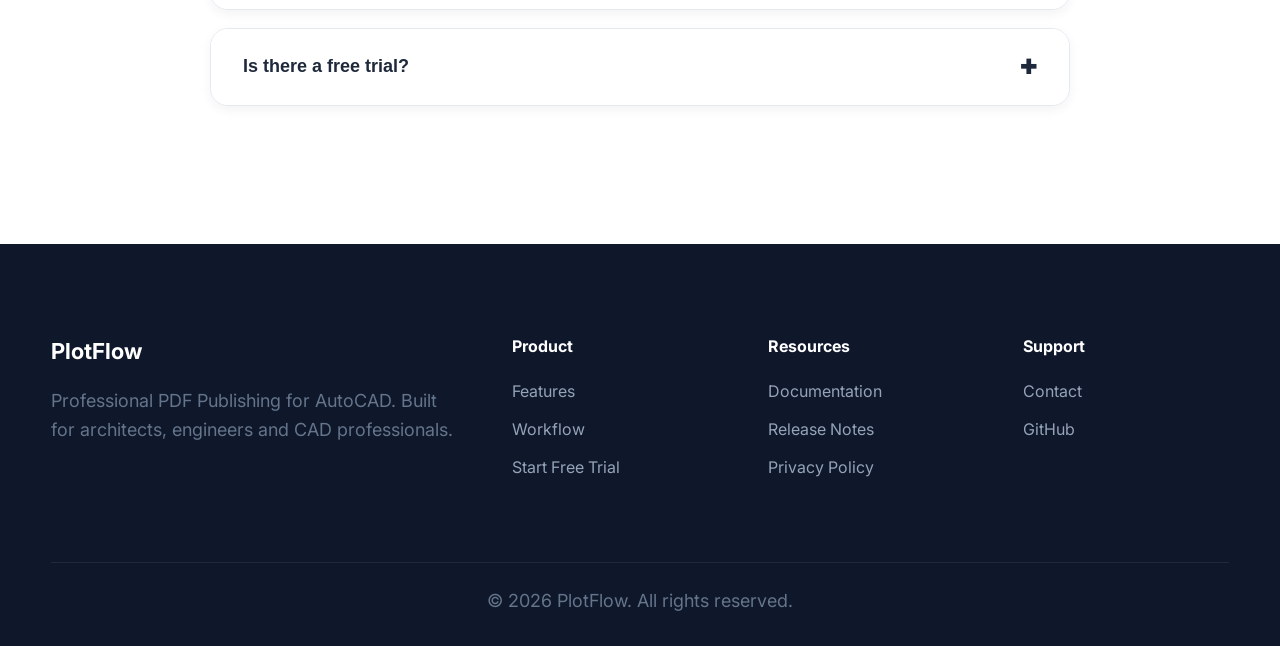
==== commit 364958a9: "Update index.html" ====
--- a/index.html
+++ b/index.html
@@ -184,7 +184,7 @@
         </p>
 
     </div>
-
+</section>
 
 
 
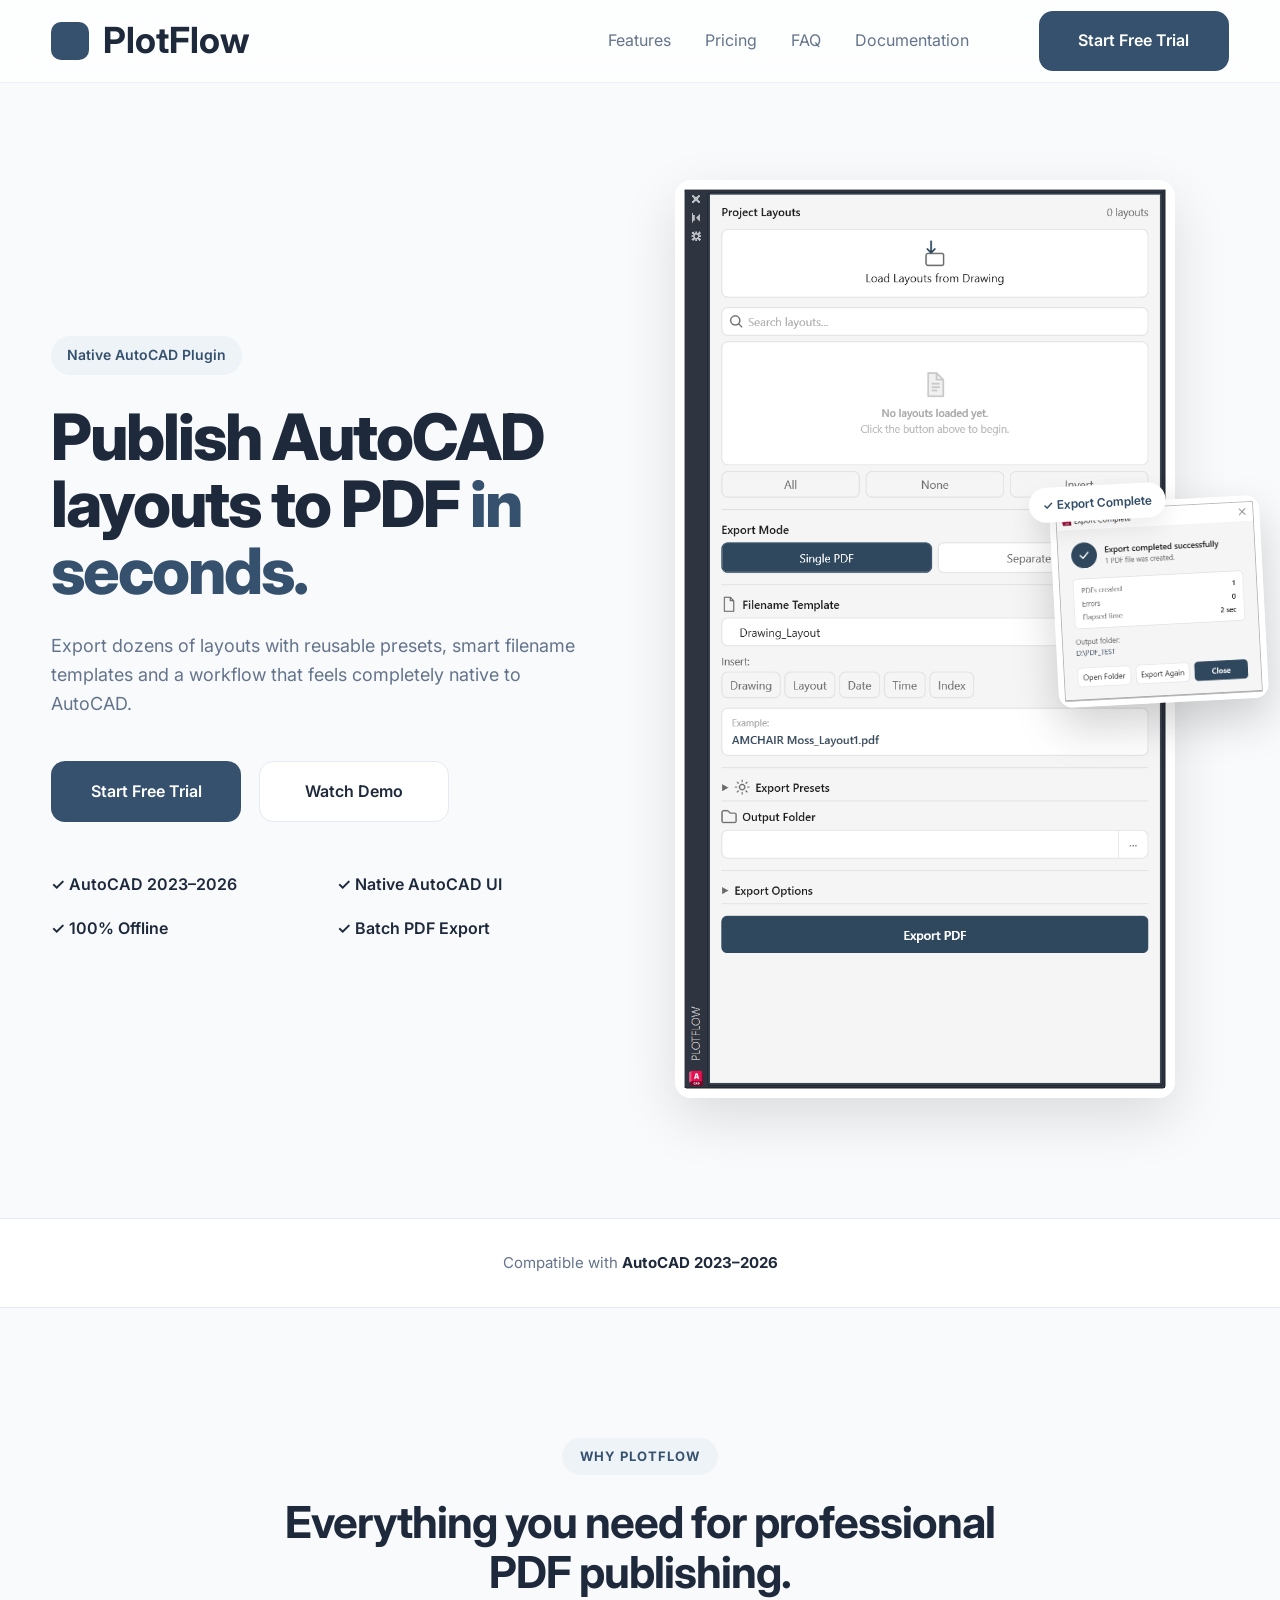
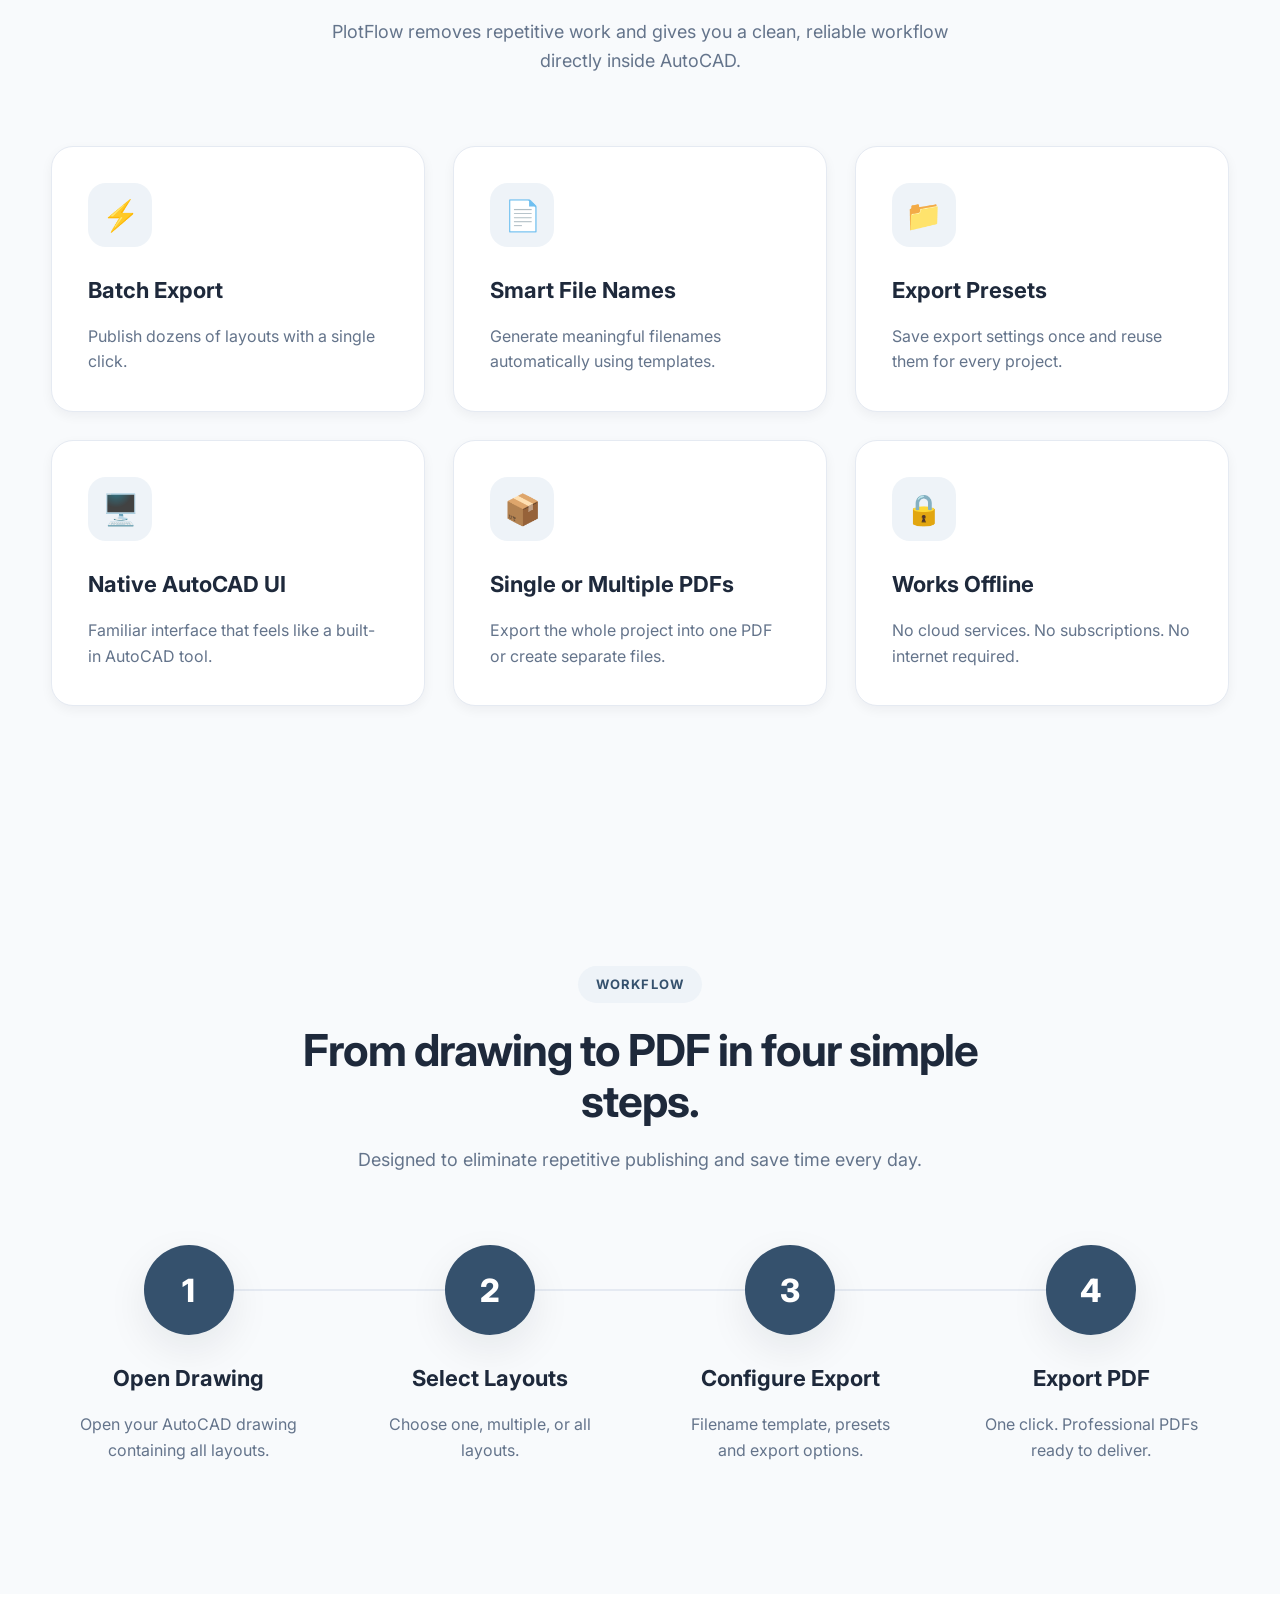
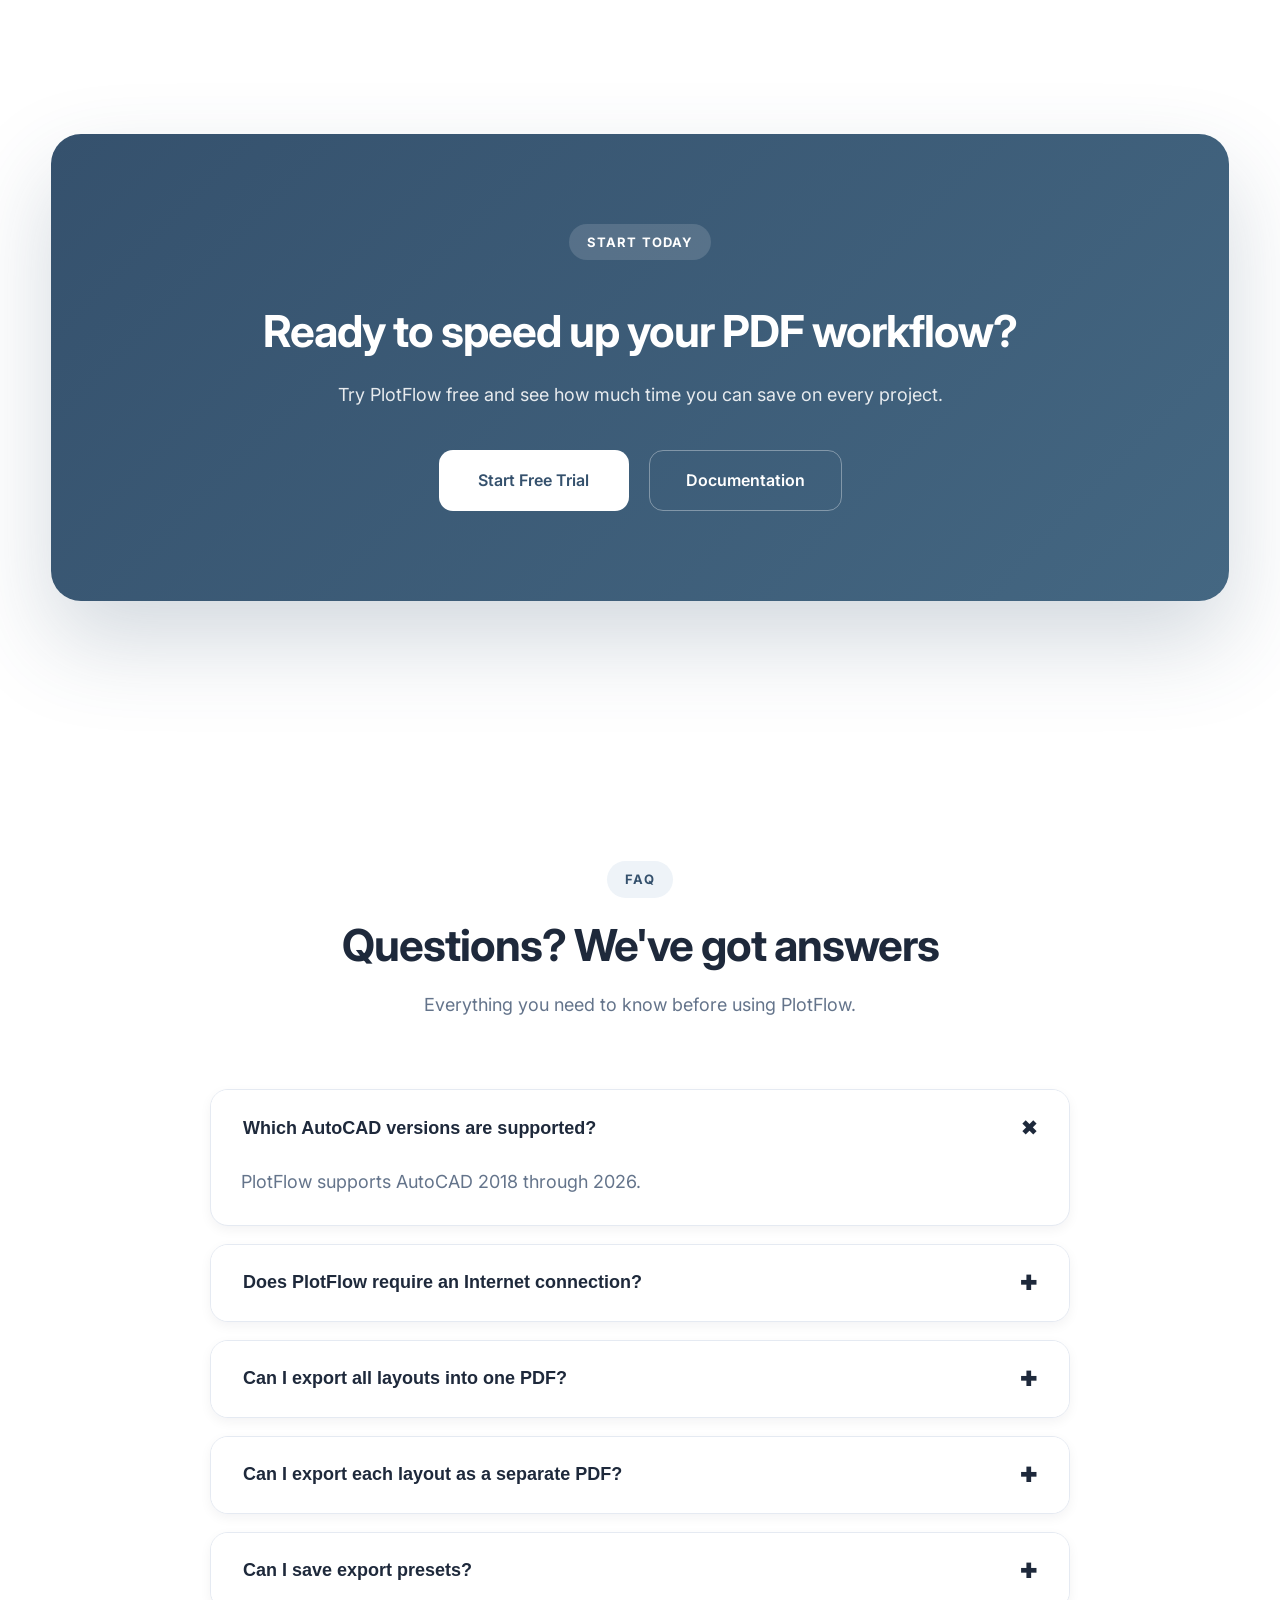
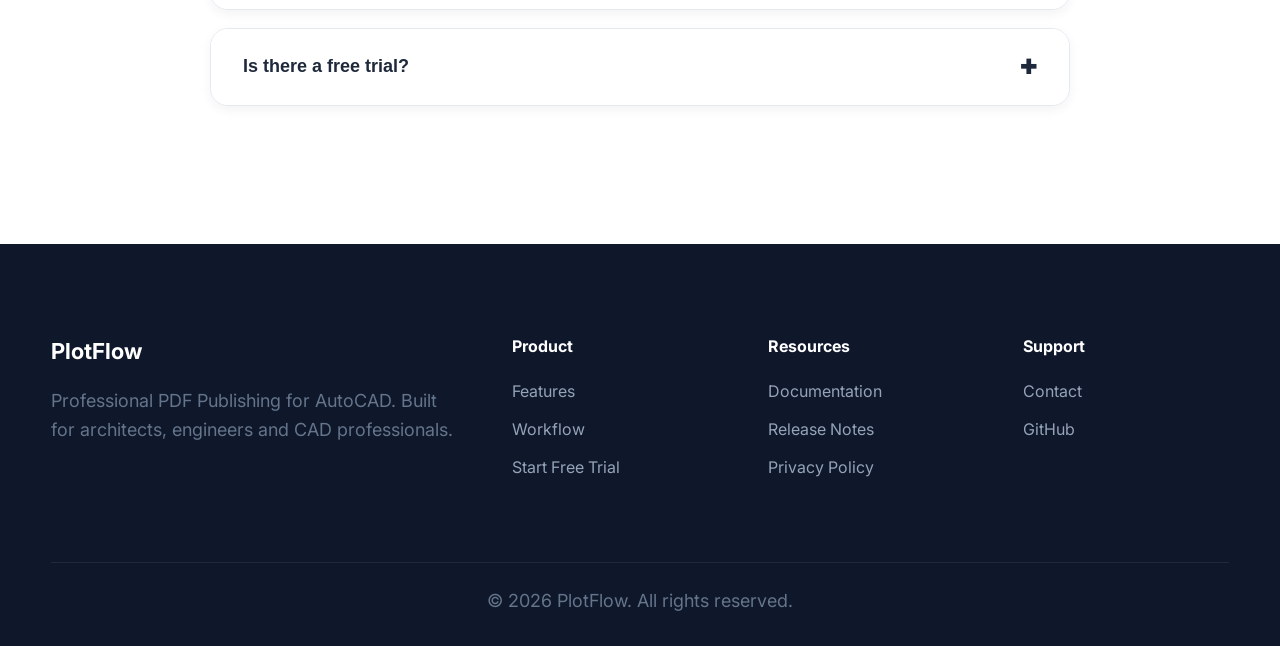
==== commit 3c239b09: "Update index.html" ====
--- a/index.html
+++ b/index.html
@@ -126,13 +126,13 @@
 
 <div class="hero-benefits">
 
-<div>✓ AutoCAD 2018–2026</div>
-
-<div>✓ Native Interface</div>
-
-<div>✓ Works Offline</div>
-
-<div>✓ Batch Export</div>
+    <div>✓ AutoCAD 2023–2026</div>
+
+    <div>✓ Native AutoCAD UI</div>
+
+    <div>✓ 100% Offline</div>
+
+    <div>✓ Batch PDF Export</div>
 
 </div>
 
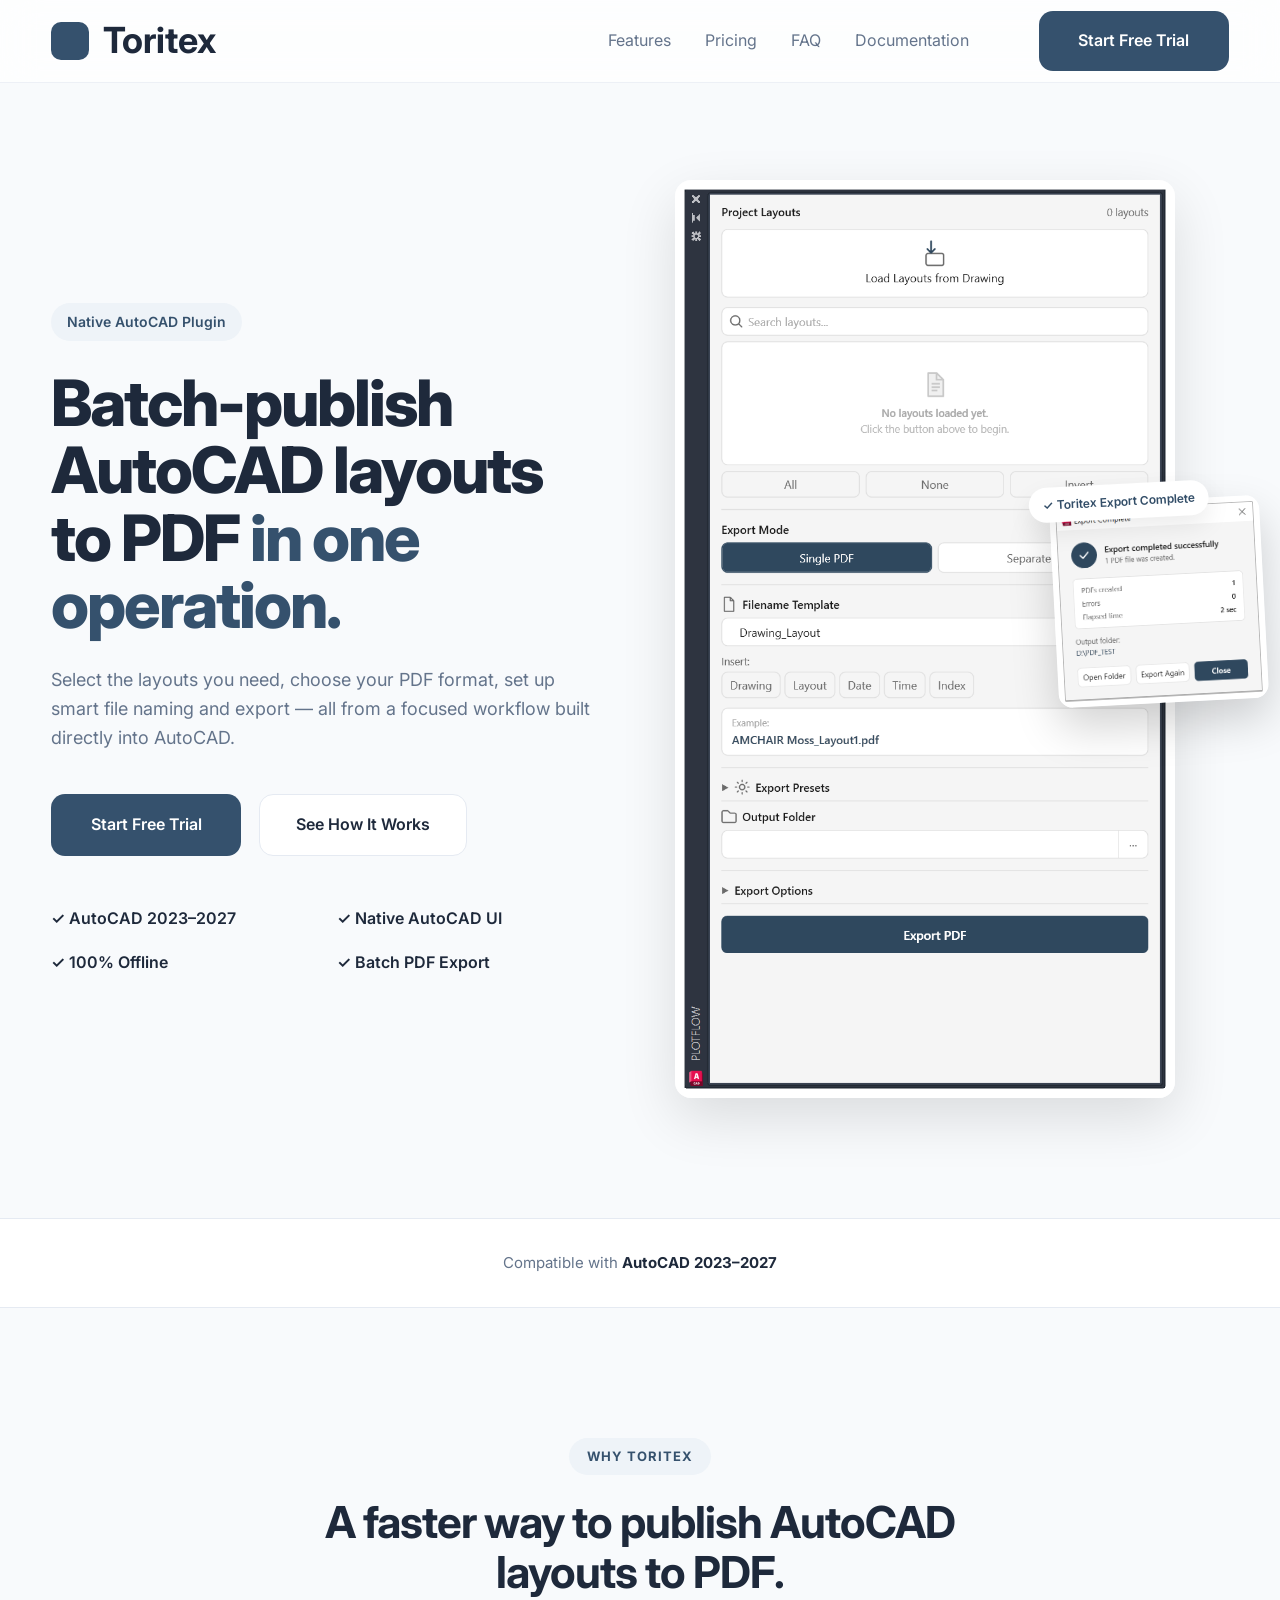
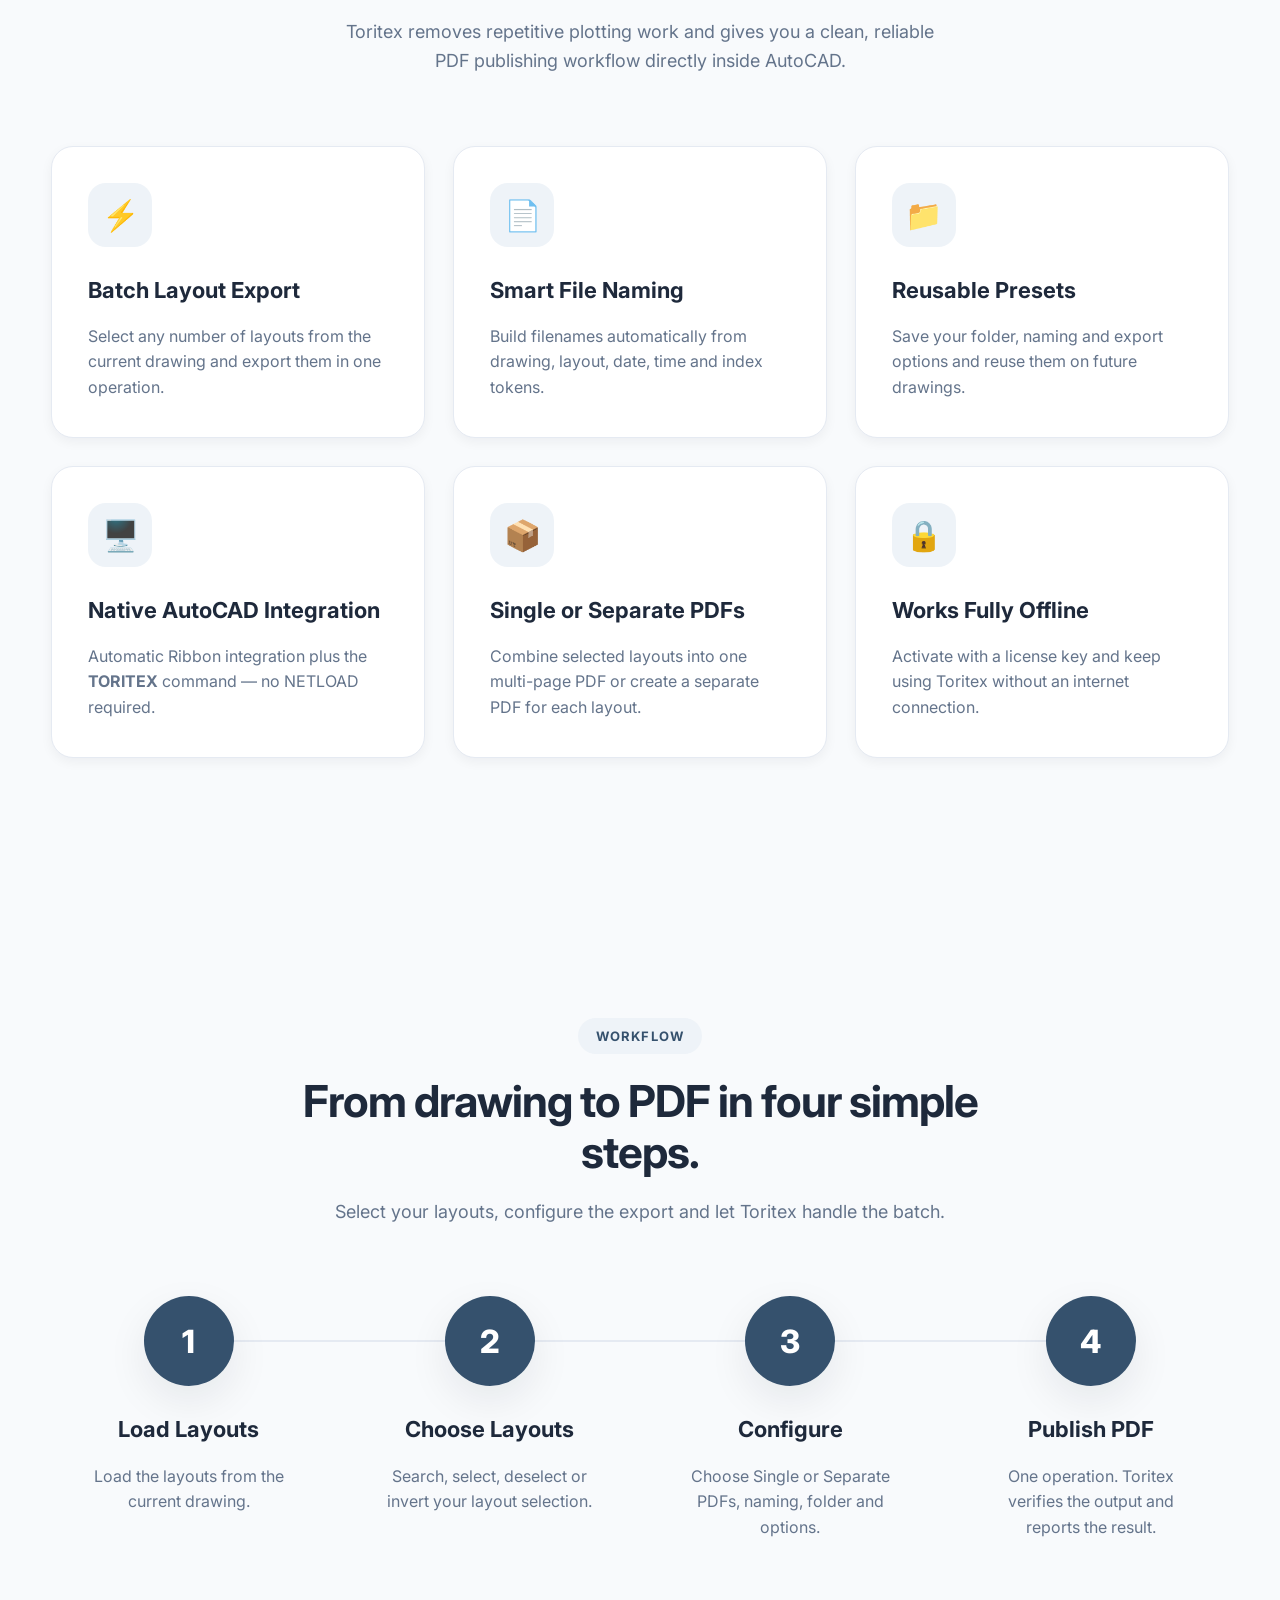
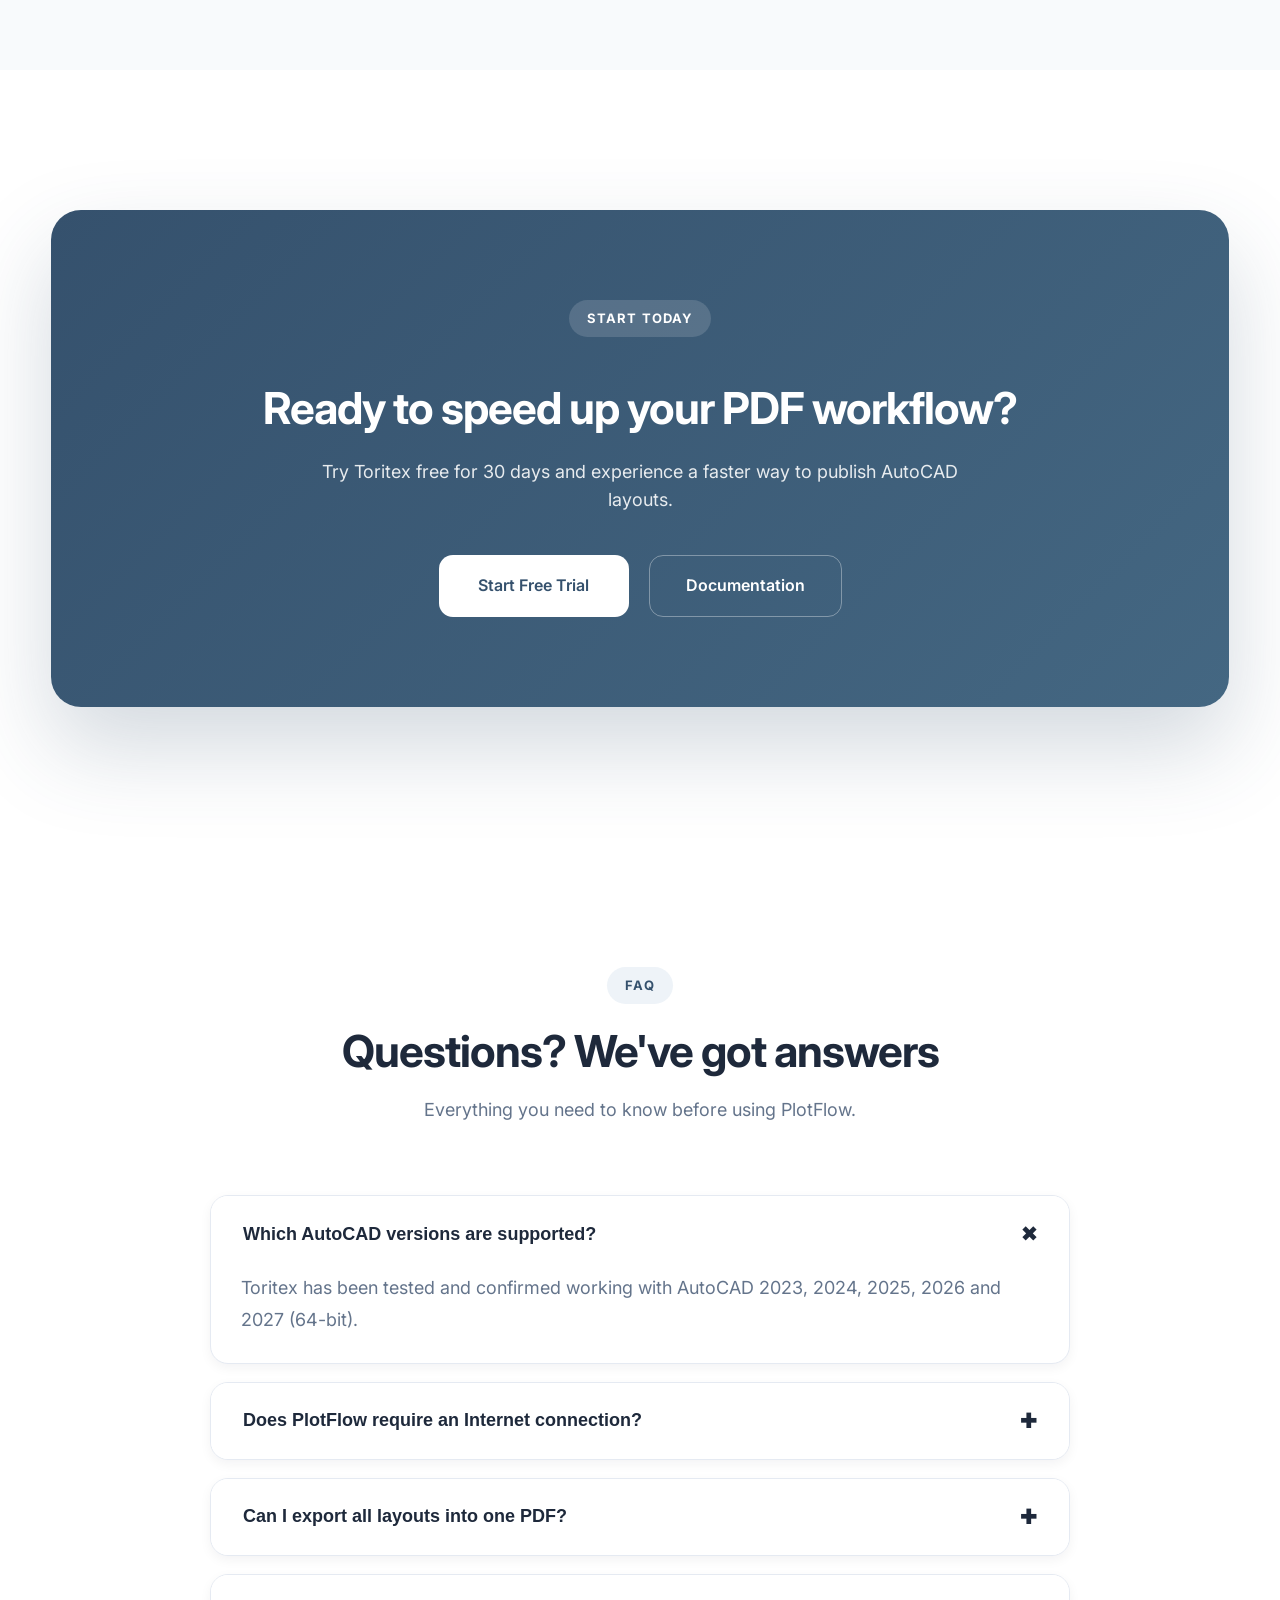
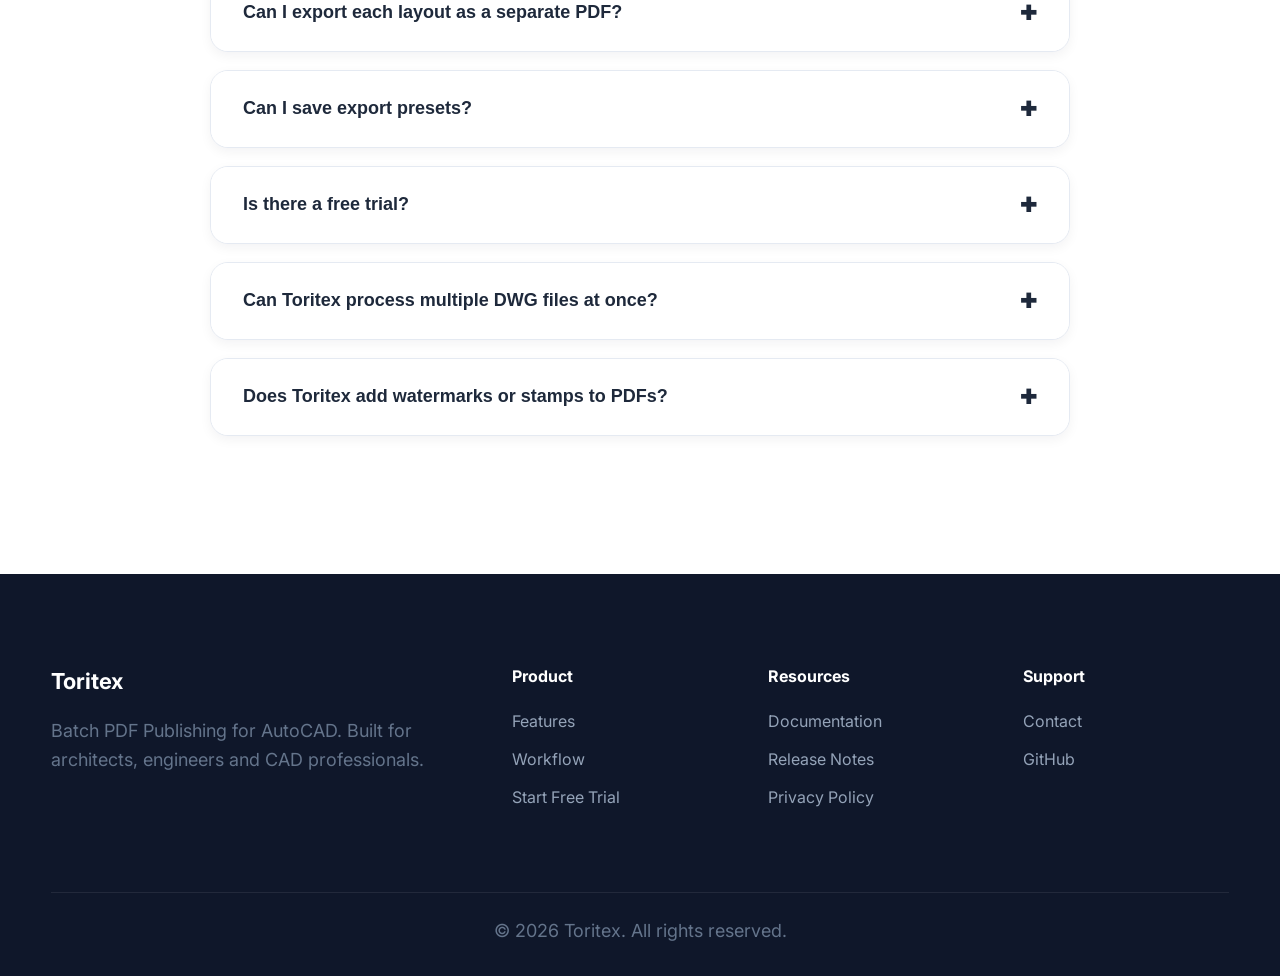
==== commit 65f4b888: "Add files via upload" ====
--- a/index.html
+++ b/index.html
@@ -6,16 +6,16 @@
     <meta charset="UTF-8">
     <meta name="viewport" content="width=device-width, initial-scale=1.0">
 
-    <title>PlotFlow — Professional PDF Publishing for AutoCAD</title>
+    <title>Toritex — Batch PDF Publishing for AutoCAD</title>
 
     <meta name="description"
-        content="Fast PDF publishing for AutoCAD. Batch export layouts with smart filename templates, export presets and a clean workflow.">
+        content="Batch PDF publishing for AutoCAD. Export layouts in one operation with smart file naming, reusable presets and built-in validation.">
 
     <meta name="theme-color" content="#35516D">
 
-    <meta property="og:title" content="PlotFlow">
+    <meta property="og:title" content="Toritex">
     <meta property="og:description"
-        content="Professional PDF Publishing for AutoCAD">
+        content="Batch PDF Publishing for AutoCAD">
     <meta property="og:type" content="website">
 
     <link rel="icon" href="assets/logo/favicon.svg">
@@ -41,7 +41,7 @@
 
             <div class="logo-square"></div>
 
-            <span>PlotFlow</span>
+            <span>Toritex</span>
 
         </a>
 
@@ -86,21 +86,21 @@
 
 <h1>
 
-Publish AutoCAD layouts
+Batch-publish AutoCAD layouts
 
 to PDF
 
-<span>in seconds.</span>
+<span>in one operation.</span>
 
 </h1>
 
 <p>
 
-Export dozens of layouts with reusable presets,
-
-smart filename templates and a workflow
-
-that feels completely native to AutoCAD.
+Select the layouts you need, choose your PDF format,
+
+set up smart file naming and export — all from
+
+a focused workflow built directly into AutoCAD.
 
 </p>
 
@@ -114,11 +114,11 @@
 
 </a>
 
-<a href="#"
+<a href="#workflow"
 
 class="button outline large">
 
-Watch Demo
+See How It Works
 
 </a>
 
@@ -126,7 +126,7 @@
 
 <div class="hero-benefits">
 
-    <div>✓ AutoCAD 2023–2026</div>
+    <div>✓ AutoCAD 2023–2027</div>
 
     <div>✓ Native AutoCAD UI</div>
 
@@ -148,7 +148,7 @@
 
 src="assets/screenshots/main-ui.png"
 
-alt="PlotFlow Interface">
+alt="Toritex Interface">
 
 </div>
 
@@ -157,12 +157,12 @@
 <div class="floating-dialog">
 
     <div class="result-badge">
-        ✓ Export Complete
+        ✓ Toritex Export Complete
     </div>
 
     <img
     src="assets/screenshots/export-result.png"
-    alt="Export Complete">
+    alt="Toritex Export Complete">
 
 </div>
 
@@ -179,7 +179,7 @@
         <p>
 
             Compatible with
-            <strong>AutoCAD 2023–2026</strong>
+            <strong>AutoCAD 2023–2027</strong>
 
         </p>
 
@@ -199,17 +199,17 @@
         <div class="section-header">
 
             <span class="section-tag">
-                WHY PLOTFLOW
+                WHY TORITEX
             </span>
 
             <h2>
-                Everything you need for
-                professional PDF publishing.
+                A faster way to publish
+                AutoCAD layouts to PDF.
             </h2>
 
             <p>
-                PlotFlow removes repetitive work and gives you a clean,
-                reliable workflow directly inside AutoCAD.
+                Toritex removes repetitive plotting work and gives you a clean,
+                reliable PDF publishing workflow directly inside AutoCAD.
             </p>
 
         </div>
@@ -220,10 +220,10 @@
 
                 <div class="feature-icon">⚡</div>
 
-                <h3>Batch Export</h3>
+                <h3>Batch Layout Export</h3>
 
                 <p>
-                    Publish dozens of layouts with a single click.
+                    Select any number of layouts from the current drawing and export them in one operation.
                 </p>
 
             </article>
@@ -232,10 +232,10 @@
 
                 <div class="feature-icon">📄</div>
 
-                <h3>Smart File Names</h3>
+                <h3>Smart File Naming</h3>
 
                 <p>
-                    Generate meaningful filenames automatically using templates.
+                    Build filenames automatically from drawing, layout, date, time and index tokens.
                 </p>
 
             </article>
@@ -244,10 +244,10 @@
 
                 <div class="feature-icon">📁</div>
 
-                <h3>Export Presets</h3>
+                <h3>Reusable Presets</h3>
 
                 <p>
-                    Save export settings once and reuse them for every project.
+                    Save your folder, naming and export options and reuse them on future drawings.
                 </p>
 
             </article>
@@ -256,10 +256,10 @@
 
                 <div class="feature-icon">🖥️</div>
 
-                <h3>Native AutoCAD UI</h3>
+                <h3>Native AutoCAD Integration</h3>
 
                 <p>
-                    Familiar interface that feels like a built-in AutoCAD tool.
+                    Automatic Ribbon integration plus the <strong>TORITEX</strong> command — no NETLOAD required.
                 </p>
 
             </article>
@@ -268,10 +268,10 @@
 
                 <div class="feature-icon">📦</div>
 
-                <h3>Single or Multiple PDFs</h3>
+                <h3>Single or Separate PDFs</h3>
 
                 <p>
-                    Export the whole project into one PDF or create separate files.
+                    Combine selected layouts into one multi-page PDF or create a separate PDF for each layout.
                 </p>
 
             </article>
@@ -280,10 +280,10 @@
 
                 <div class="feature-icon">🔒</div>
 
-                <h3>Works Offline</h3>
+                <h3>Works Fully Offline</h3>
 
                 <p>
-                    No cloud services. No subscriptions. No internet required.
+                    Activate with a license key and keep using Toritex without an internet connection.
                 </p>
 
             </article>
@@ -326,8 +326,7 @@
 
 <p>
 
-Designed to eliminate repetitive publishing
-and save time every day.
+Select your layouts, configure the export and let Toritex handle the batch.
 
 </p>
 
@@ -345,14 +344,13 @@
 
 <h3>
 
-Open Drawing
+Load Layouts
 
 </h3>
 
 <p>
 
-Open your AutoCAD drawing
-containing all layouts.
+Load the layouts from the current drawing.
 
 </p>
 
@@ -370,15 +368,13 @@
 
 <h3>
 
-Select Layouts
+Choose Layouts
 
 </h3>
 
 <p>
 
-Choose one,
-multiple,
-or all layouts.
+Search, select, deselect or invert your layout selection.
 
 </p>
 
@@ -396,15 +392,13 @@
 
 <h3>
 
-Configure Export
+Configure
 
 </h3>
 
 <p>
 
-Filename template,
-presets
-and export options.
+Choose Single or Separate PDFs, naming, folder and options.
 
 </p>
 
@@ -422,16 +416,16 @@
 
 <h3>
 
-Export PDF
+Publish PDF
 
 </h3>
 
 <p>
 
-One click.
-
-Professional PDFs
-ready to deliver.
+One operation.
+
+Toritex verifies the output
+and reports the result.
 
 </p>
 
@@ -466,20 +460,20 @@
 
             <p>
 
-                Try PlotFlow free and see how much time
-                you can save on every project.
+                Try Toritex free for 30 days and experience a faster way
+                to publish AutoCAD layouts.
 
             </p>
 
             <div class="download-buttons">
 
-                <a href="#" class="button primary large">
+                <a href="download.html" class="button primary large">
 
                     Start Free Trial
 
                 </a>
 
-                <a href="#" class="button outline large">
+                <a href="documentation.html" class="button outline large">
 
                     Documentation
 
@@ -499,7 +493,7 @@
 <!-- FAQ -->
 <!-- ===================================================== -->
 
-<section class="faq">
+<section id="faq" class="faq">
 
     <div class="container">
 
@@ -533,7 +527,7 @@
 
                 <div class="faq-answer">
 
-    <p>PlotFlow supports AutoCAD 2018 through 2026.</p>
+    <p>Toritex has been tested and confirmed working with AutoCAD 2023, 2024, 2025, 2026 and 2027 (64-bit).</p>
 
 </div>
 
@@ -551,7 +545,7 @@
 
                 <div class="faq-answer">
 
-                    No. PlotFlow works completely offline after installation.
+                    No. Toritex uses offline license validation and does not require an internet connection to activate or keep using the plugin.
 
                 </div>
 
@@ -569,7 +563,7 @@
 
                 <div class="faq-answer">
 
-                    Yes. Export every selected layout into a single multipage PDF.
+                    Yes. Select the layouts you need and export them as one multi-page PDF.
 
                 </div>
 
@@ -587,7 +581,7 @@
 
                 <div class="faq-answer">
 
-                    Yes. PlotFlow automatically creates one PDF for every selected layout.
+                    Yes. In Separate PDFs mode, Toritex creates one PDF for each selected layout.
 
                 </div>
 
@@ -605,7 +599,7 @@
 
                 <div class="faq-answer">
 
-                    Yes. Save your preferred settings and reuse them anytime.
+                    Yes. Save your folder, filename template and export options as reusable presets.
 
                 </div>
 
@@ -623,12 +617,48 @@
 
                 <div class="faq-answer">
 
-                    Yes. Download the trial version and evaluate PlotFlow before purchasing.
+                    Yes. The trial lasts 30 days and includes full functionality. Exporting is blocked after the trial until a license is activated.
 
                 </div>
 
             </div>
 
+            <div class="faq-item">
+
+                <button class="faq-question">
+
+                    <span>Can Toritex process multiple DWG files at once?</span>
+
+                    <span class="faq-icon">✚</span>
+
+                </button>
+
+                <div class="faq-answer">
+
+                    No. Toritex batch-processes layouts within the currently open drawing. It does not provide a queue for multiple DWG files.
+
+                </div>
+
+            </div>
+
+            <div class="faq-item">
+
+                <button class="faq-question">
+
+                    <span>Does Toritex add watermarks or stamps to PDFs?</span>
+
+                    <span class="faq-icon">✚</span>
+
+                </button>
+
+                <div class="faq-answer">
+
+                    No. Toritex does not add watermarks, stamps, logos or other overlays. The PDF reflects the AutoCAD layout as configured for plotting.
+
+                </div>
+
+            </div>
+
         </div>
 
     </div>
@@ -649,13 +679,13 @@
 
 <h3>
 
-PlotFlow
+Toritex
 
 </h3>
 
 <p>
 
-Professional PDF Publishing for AutoCAD.
+Batch PDF Publishing for AutoCAD.
 
 Built for architects,
 engineers
@@ -695,7 +725,7 @@
 
 <ul>
 
-<li><a href="#">Documentation</a></li>
+<li><a href="documentation.html">Documentation</a></li>
 
 <li><a href="#">Release Notes</a></li>
 
@@ -729,7 +759,7 @@
 
 <p>
 
-© 2026 PlotFlow. All rights reserved.
+© 2026 Toritex. All rights reserved.
 
 </p>
 
@@ -745,4 +775,3 @@
 
 </html>
 
-</section>
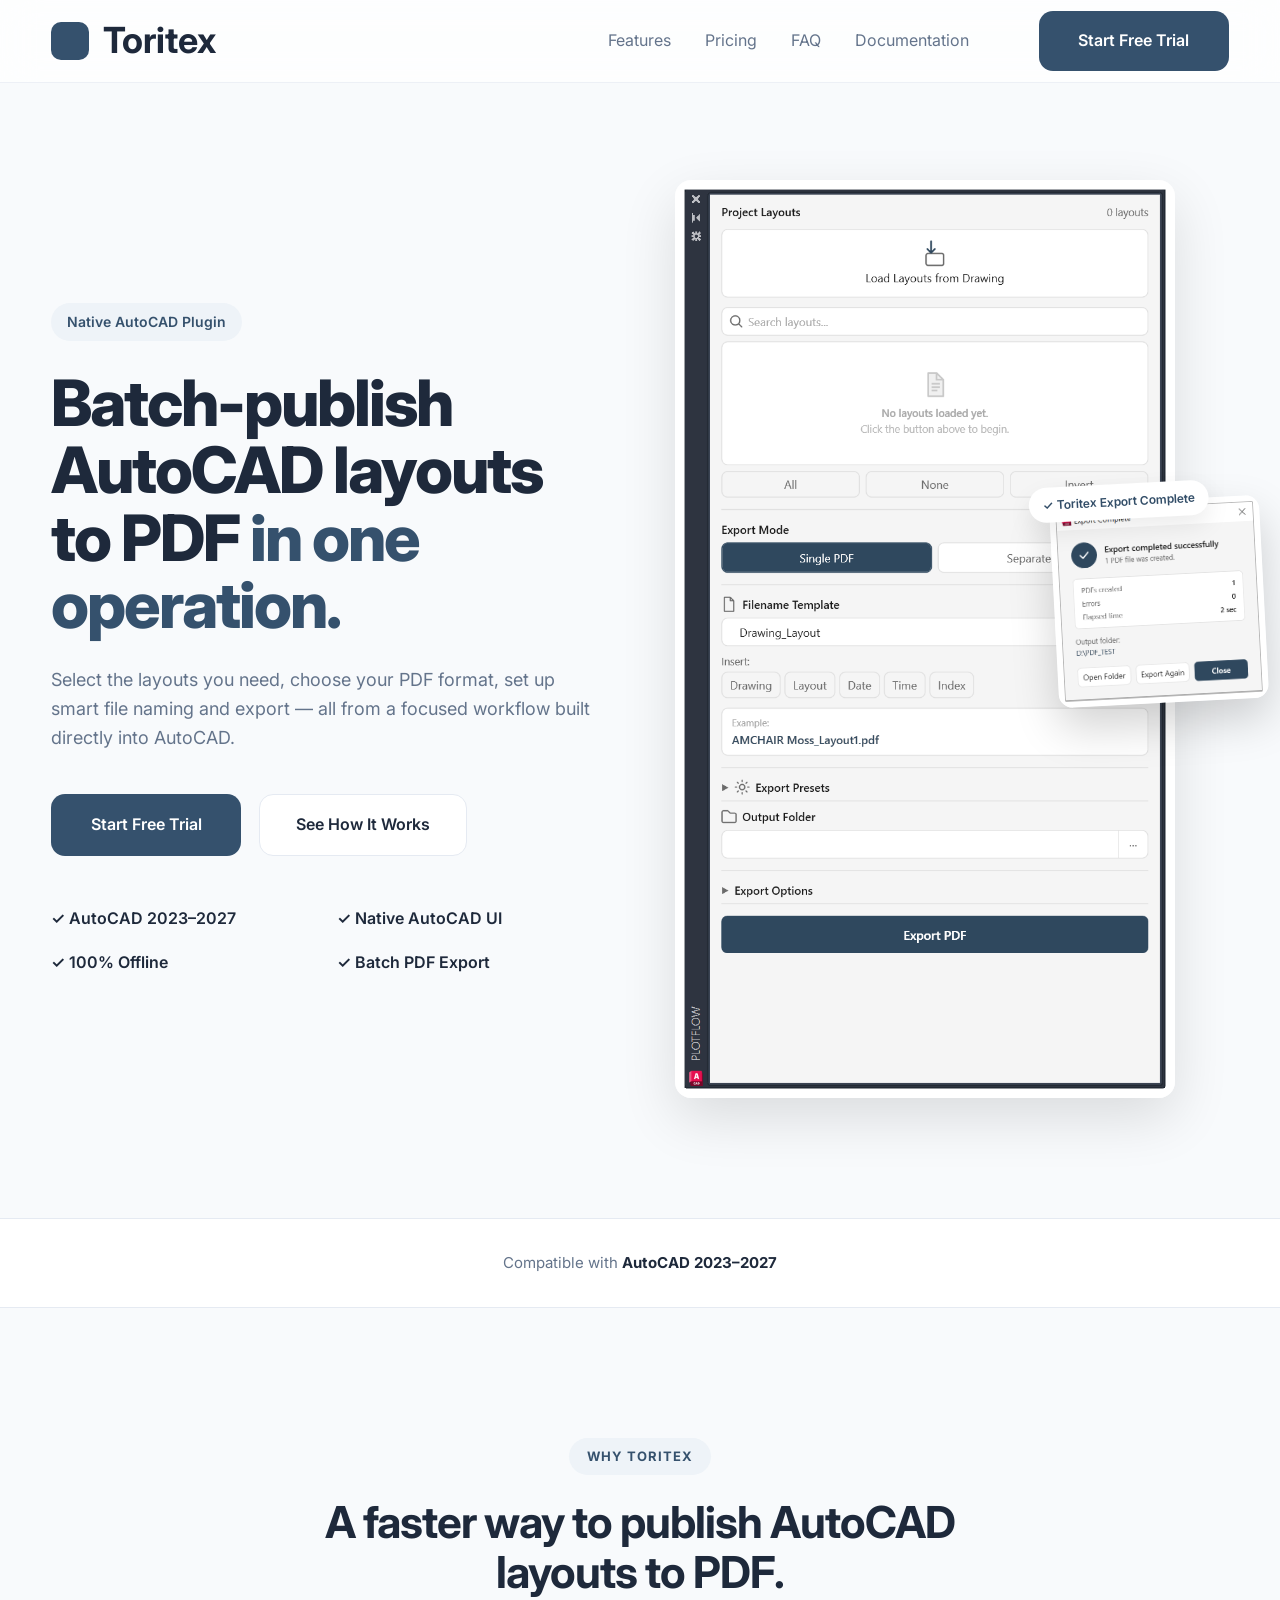
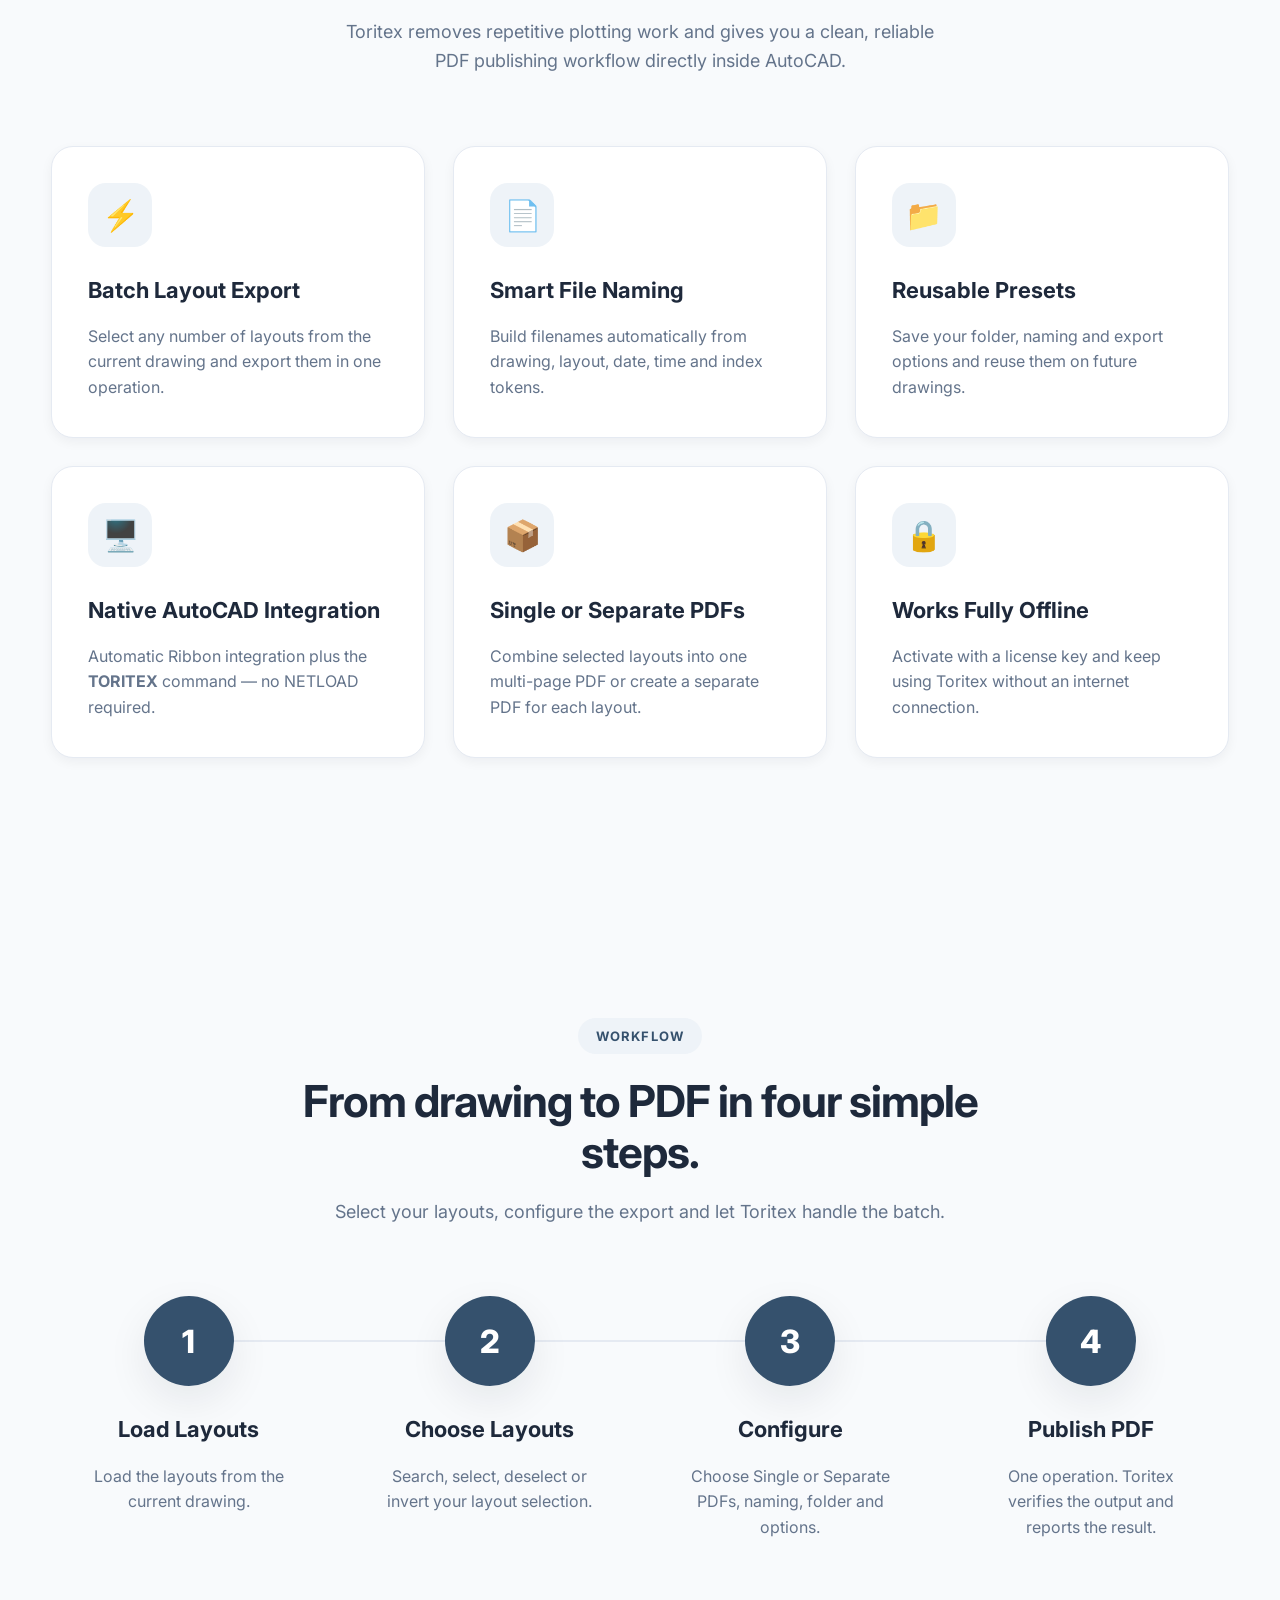
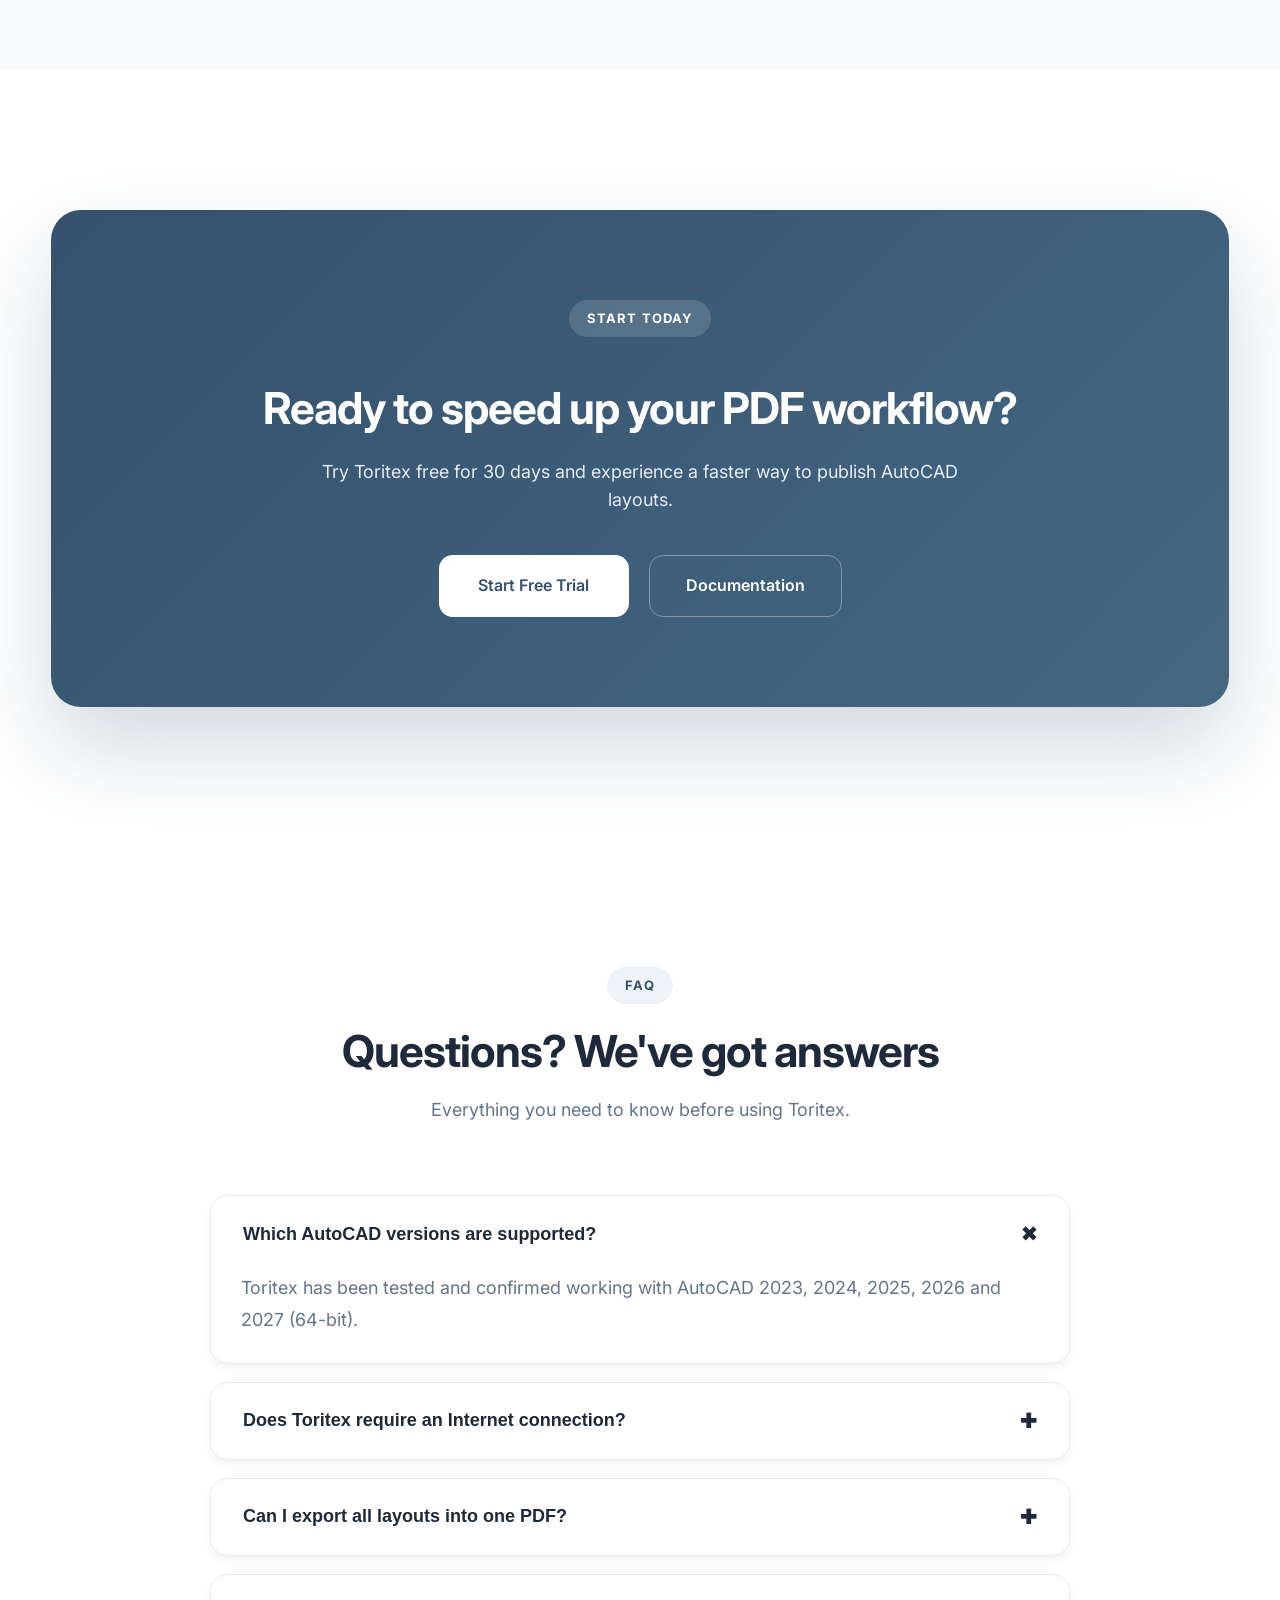
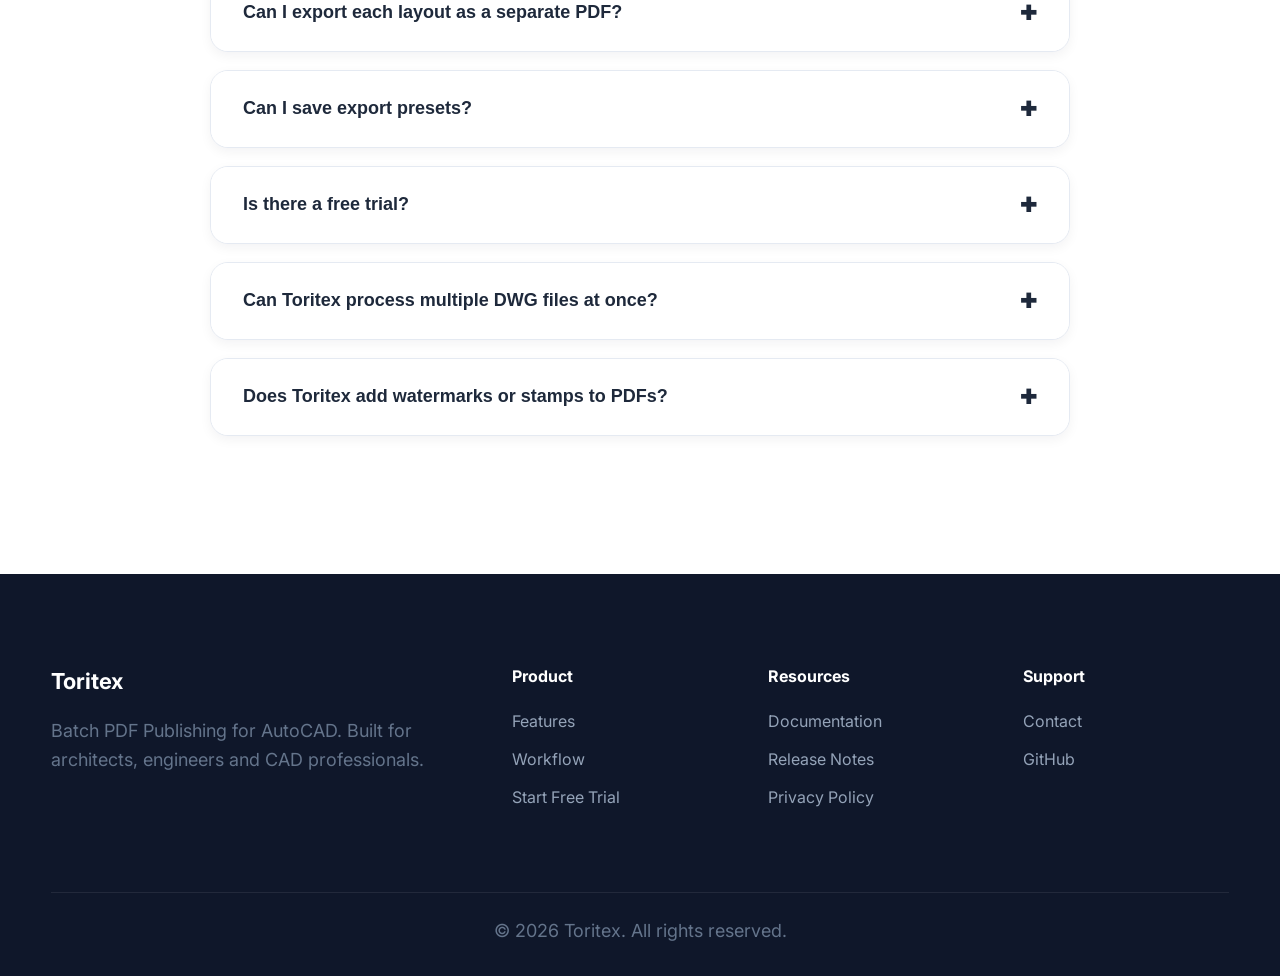
==== commit aed8c632: "Add files via upload" ====
--- a/index.html
+++ b/index.html
@@ -508,7 +508,7 @@
             </h2>
 
             <p>
-                Everything you need to know before using PlotFlow.
+                Everything you need to know before using Toritex.
             </p>
 
         </div>
@@ -537,7 +537,7 @@
 
                 <button class="faq-question">
 
-                    <span>Does PlotFlow require an Internet connection?</span>
+                    <span>Does Toritex require an Internet connection?</span>
 
                     <span class="faq-icon">✚</span>
 
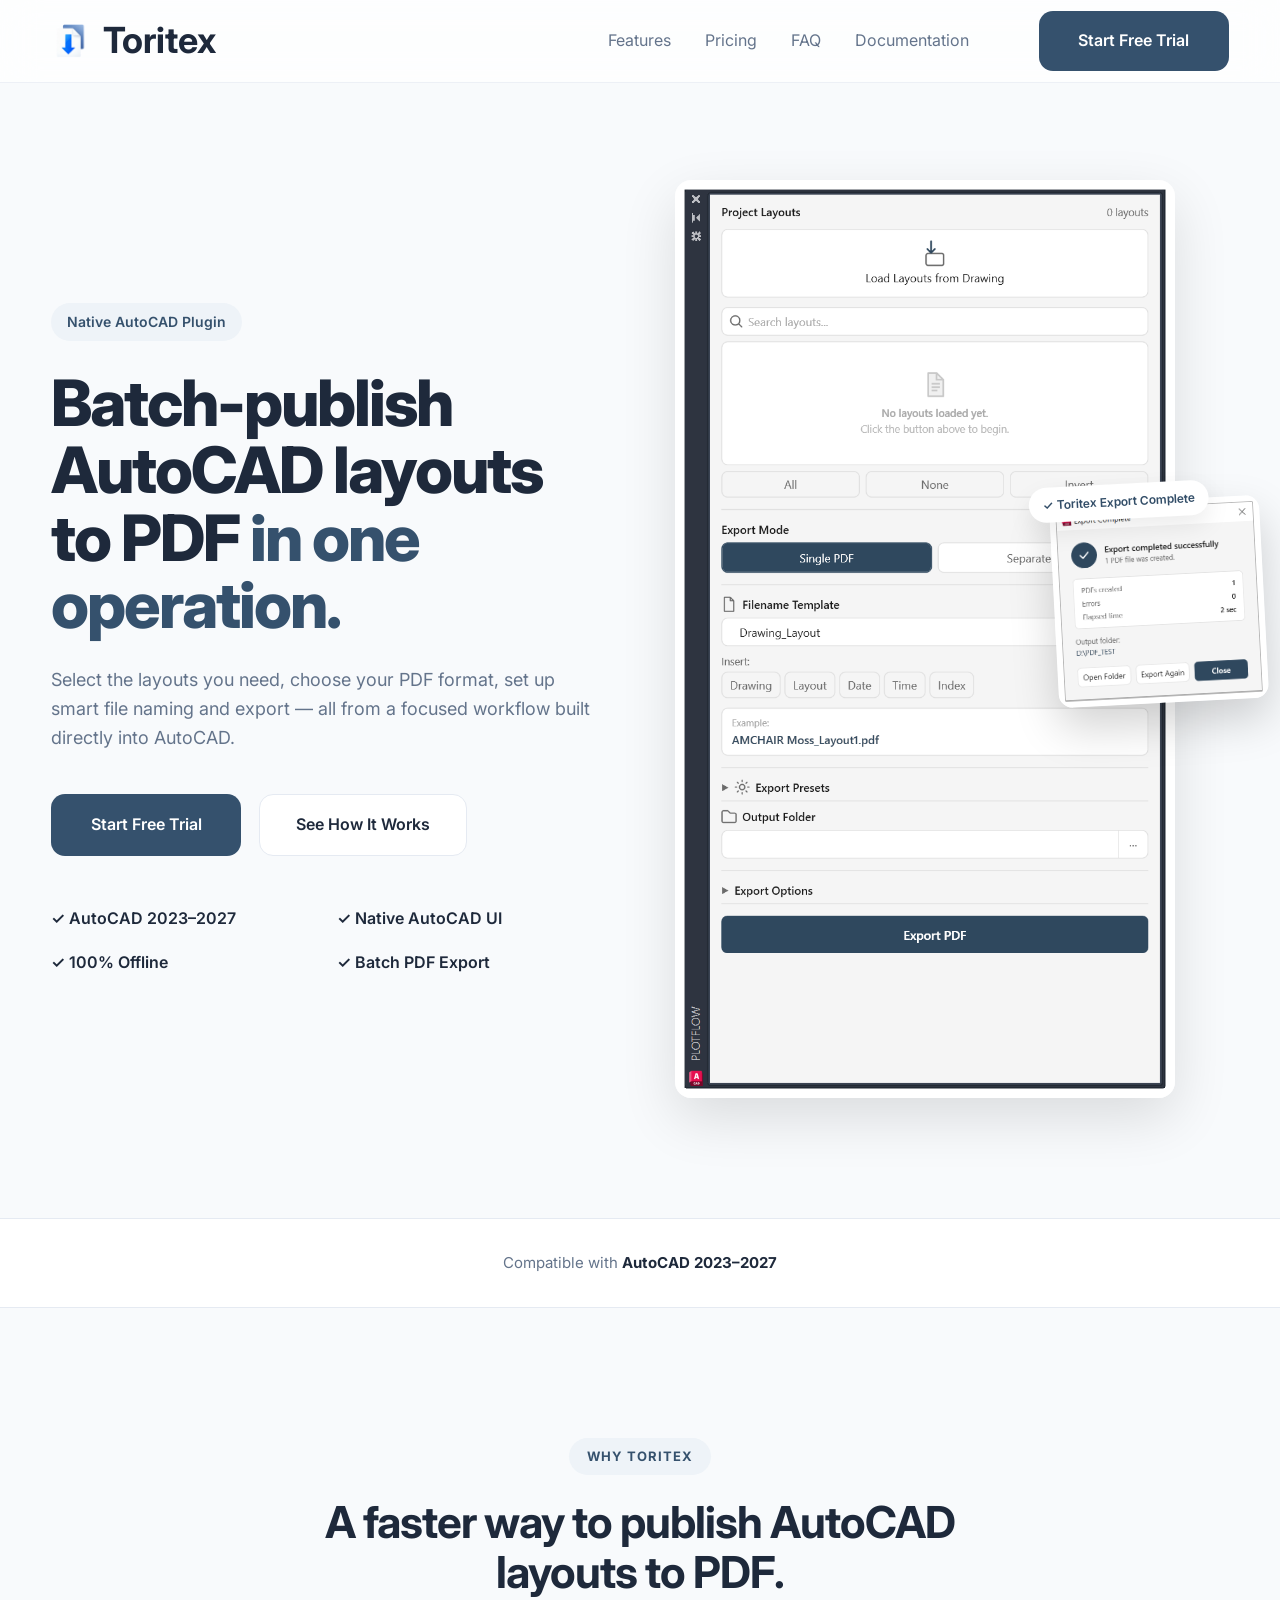
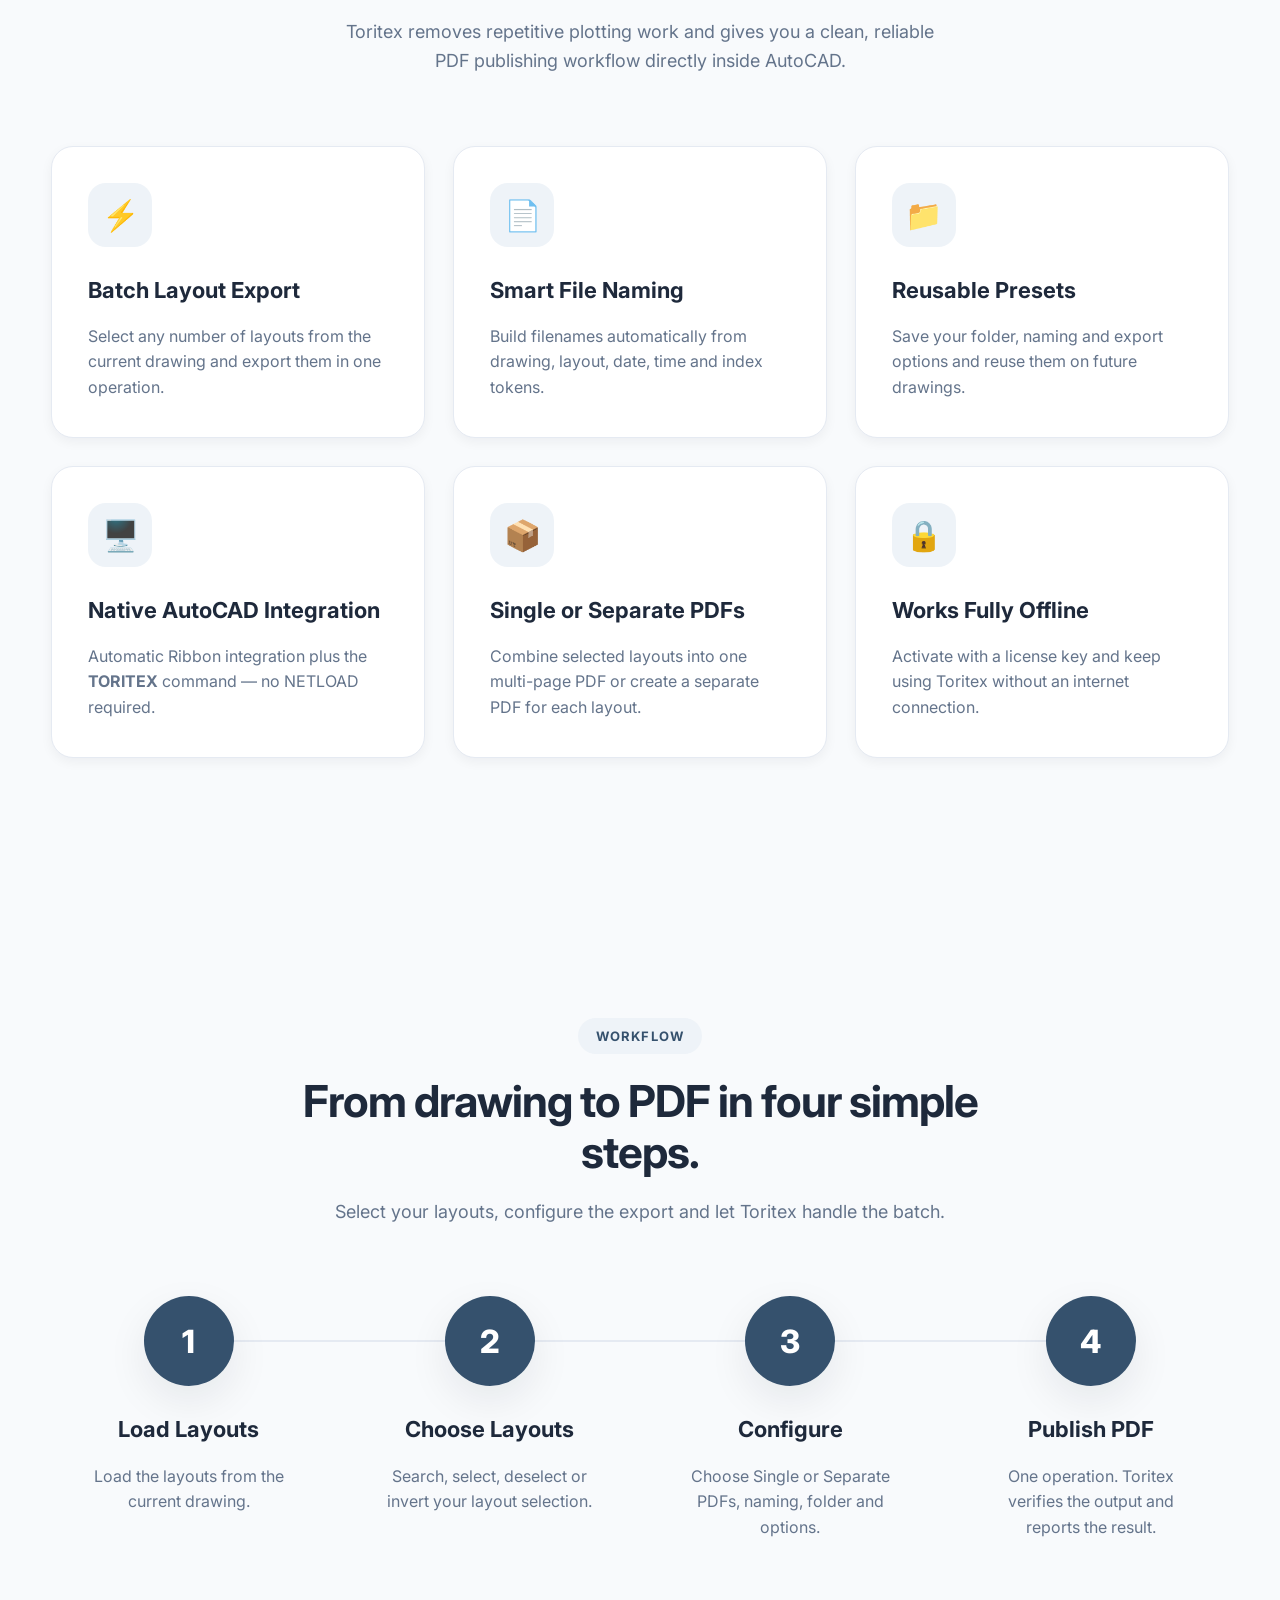
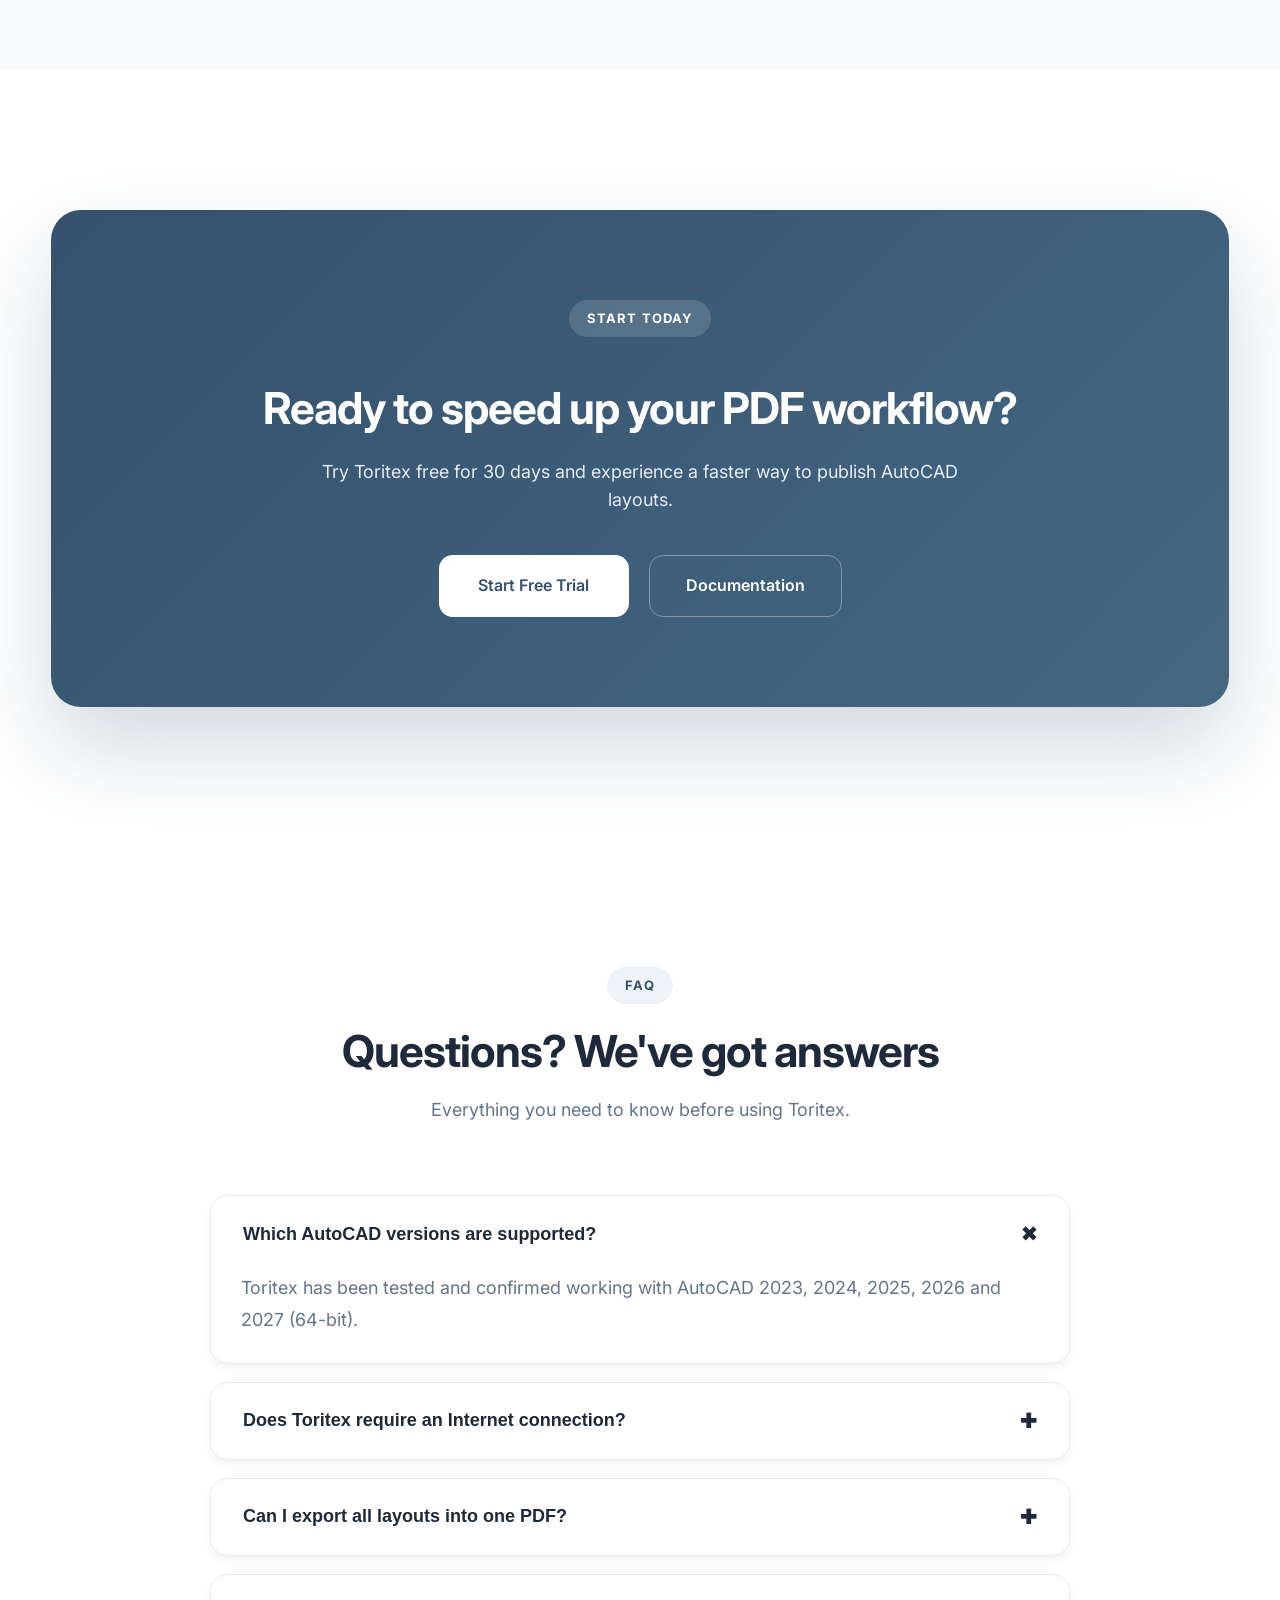
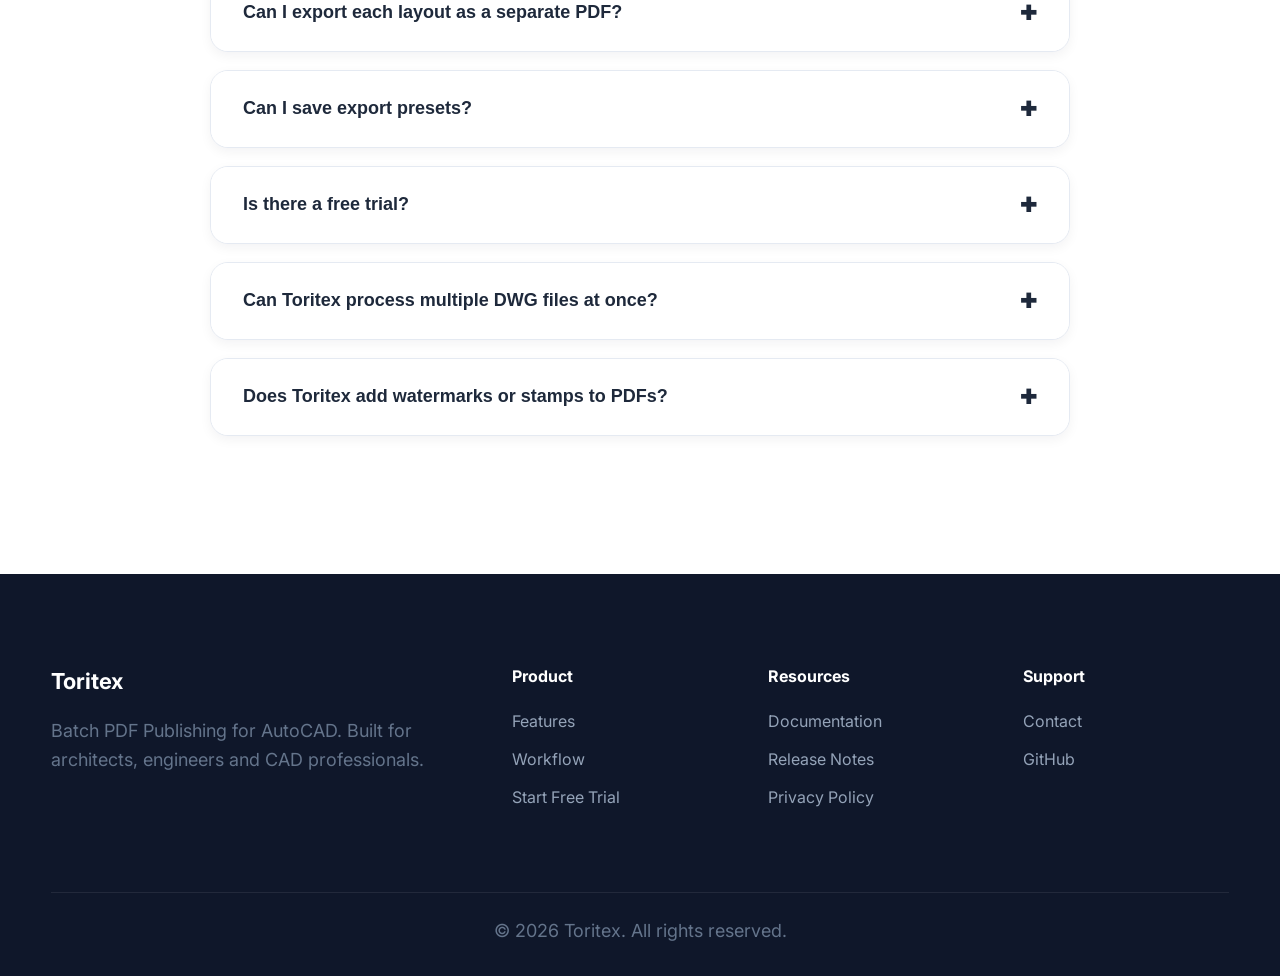
==== commit d24137e4: "Add files via upload" ====
--- a/index.html
+++ b/index.html
@@ -39,7 +39,9 @@
 
         <a class="logo" href="#">
 
-            <div class="logo-square"></div>
+            <div class="logo-square">
+    <img src="assets/toritex-logo.png" alt="Toritex">
+</div>
 
             <span>Toritex</span>
 
--- a/style.css
+++ b/style.css
@@ -262,16 +262,20 @@
 
 }
 
-.logo-square{
-
-    width:38px;
-
-    height:38px;
-
-    border-radius:10px;
-
-    background:var(--primary);
-
+.logo-square {
+    width: 38px;
+    height: 38px;
+    display: flex;
+    align-items: center;
+    justify-content: center;
+    overflow: hidden;
+}
+
+.logo-square img {
+    width: 100%;
+    height: 100%;
+    object-fit: contain;
+    display: block;
 }
 
 .navigation{
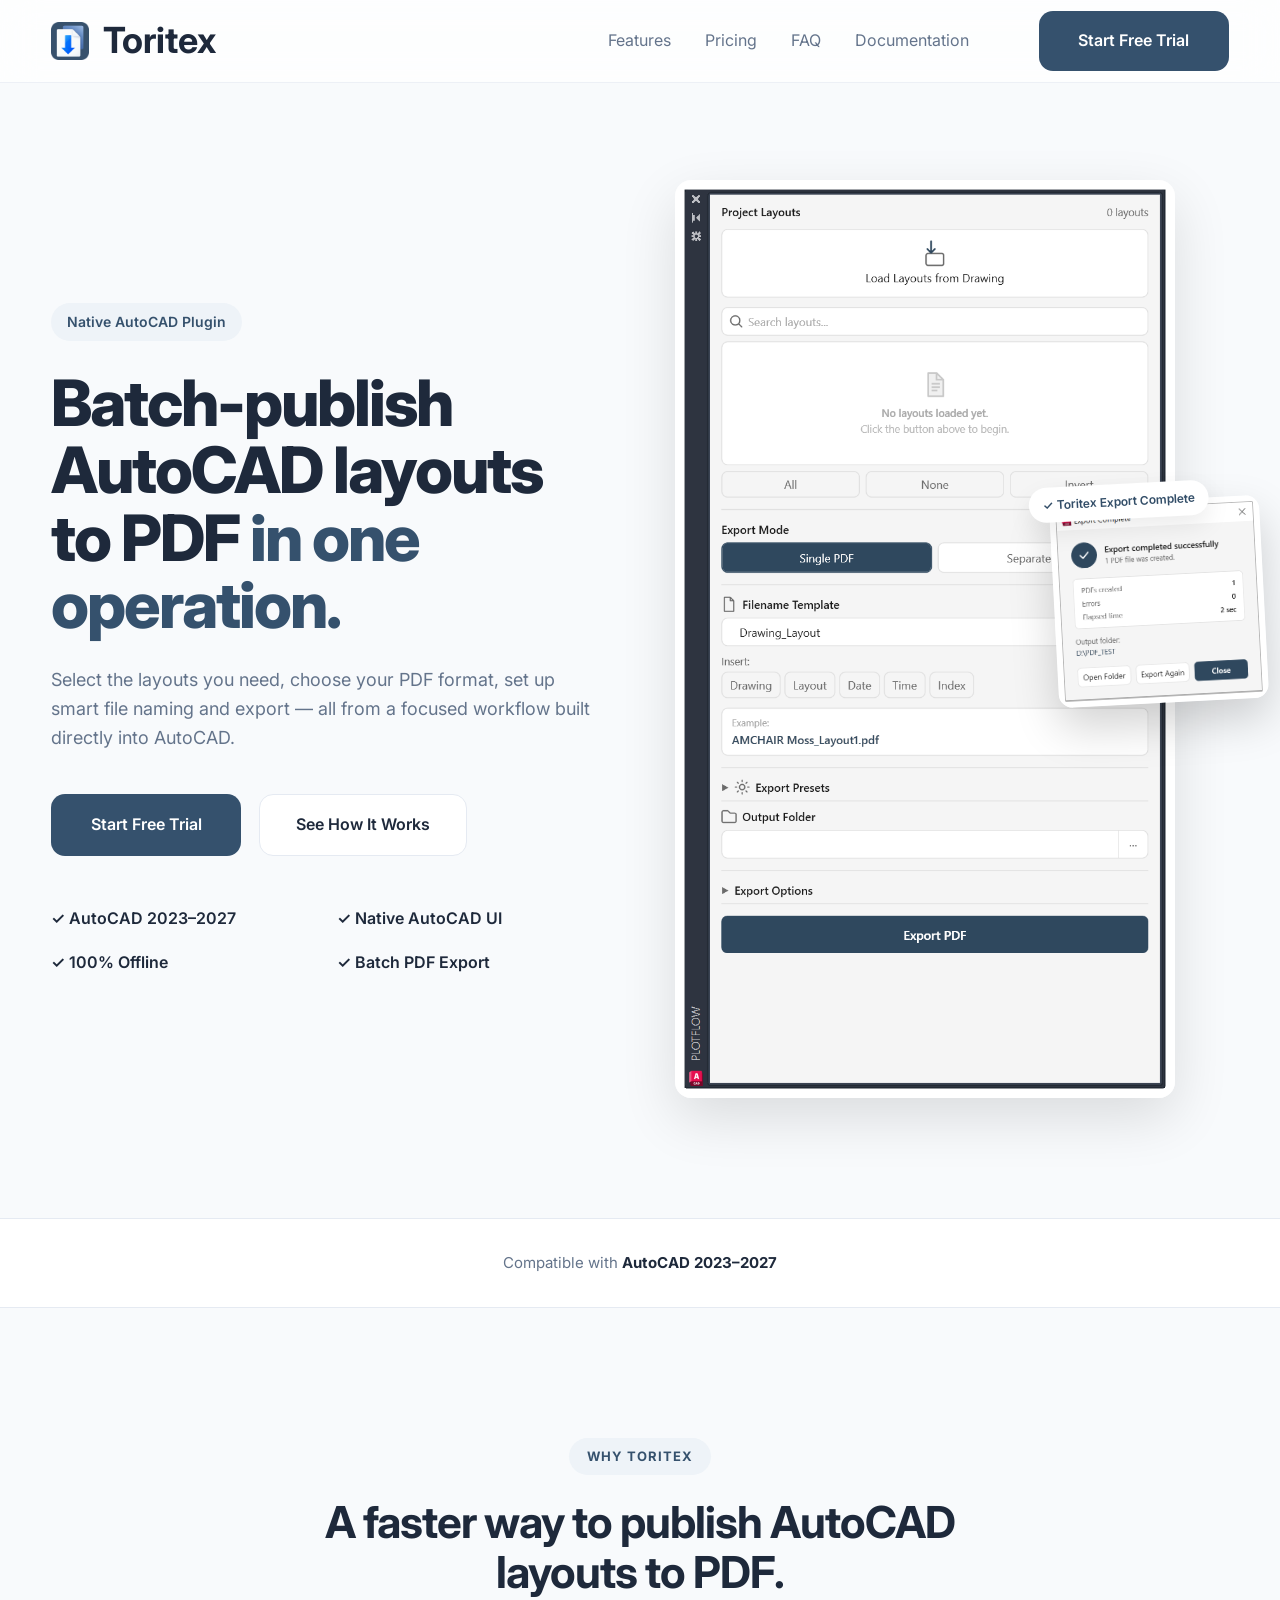
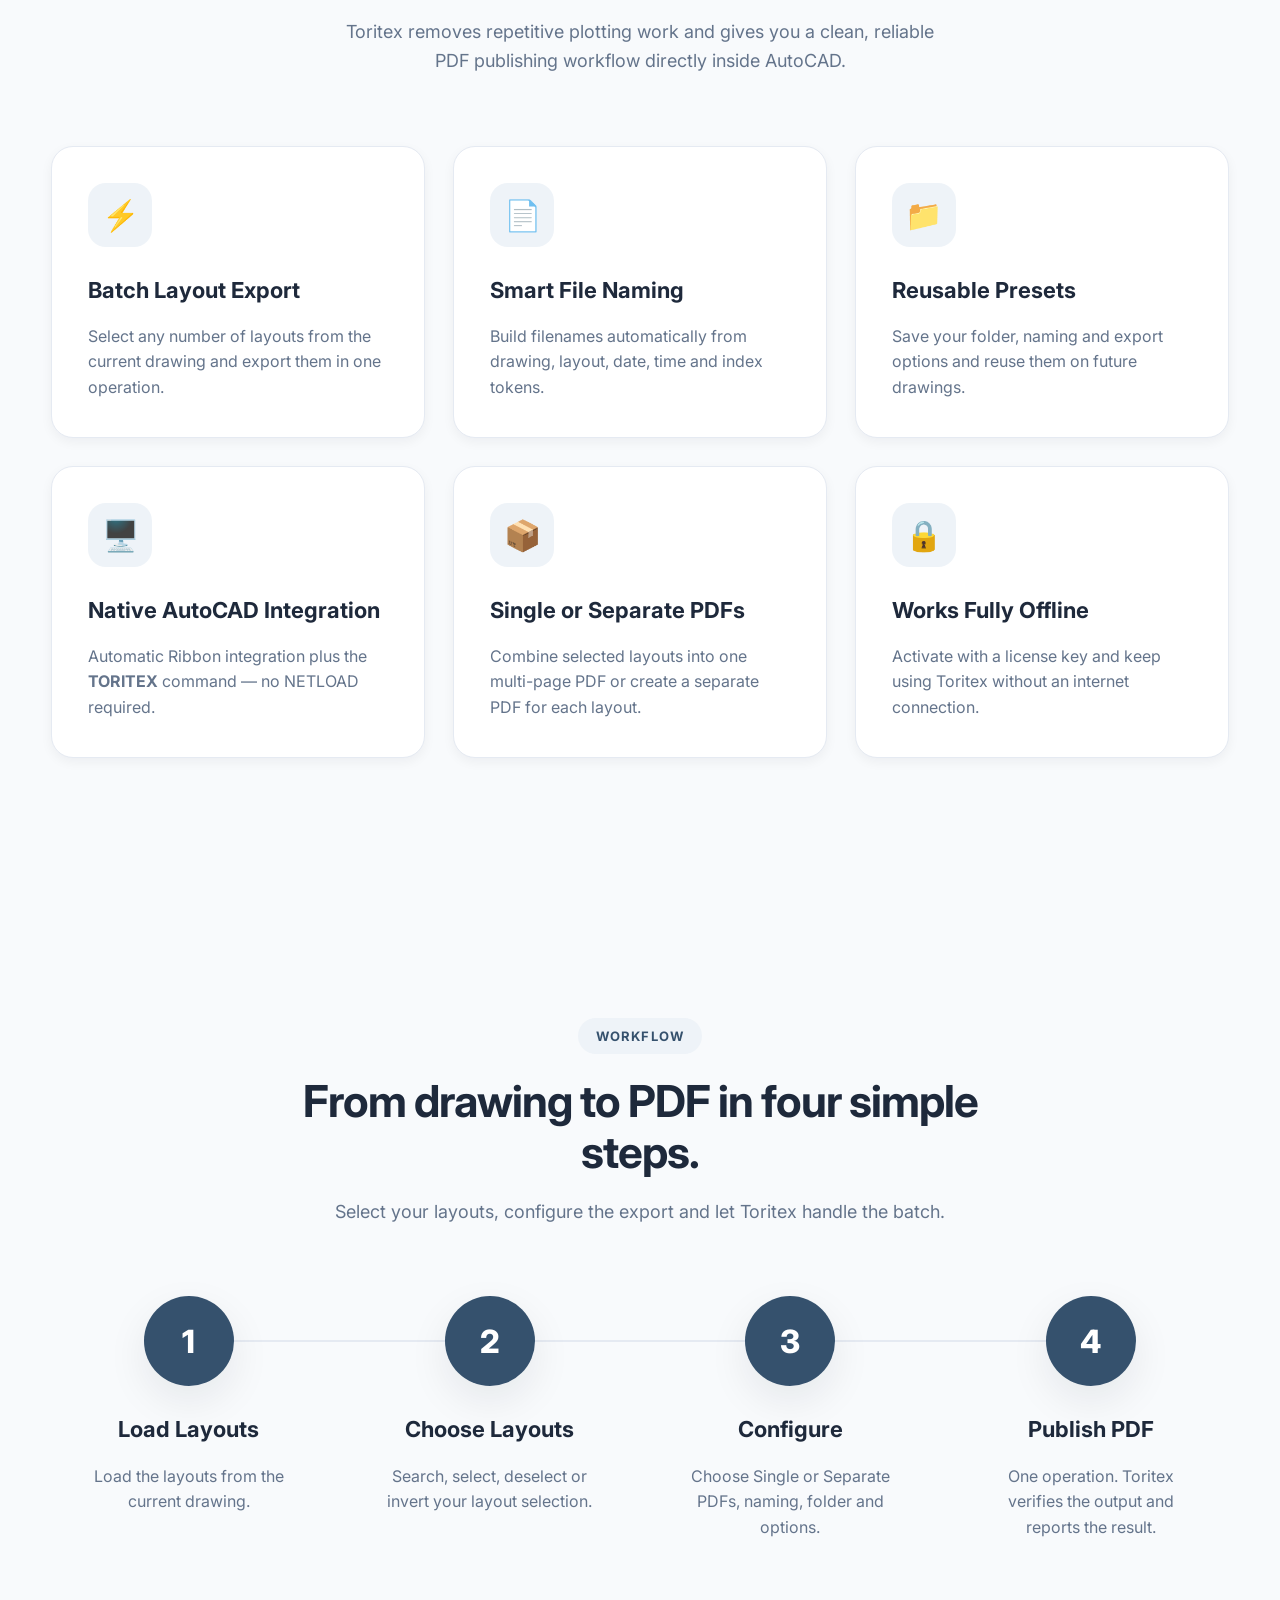
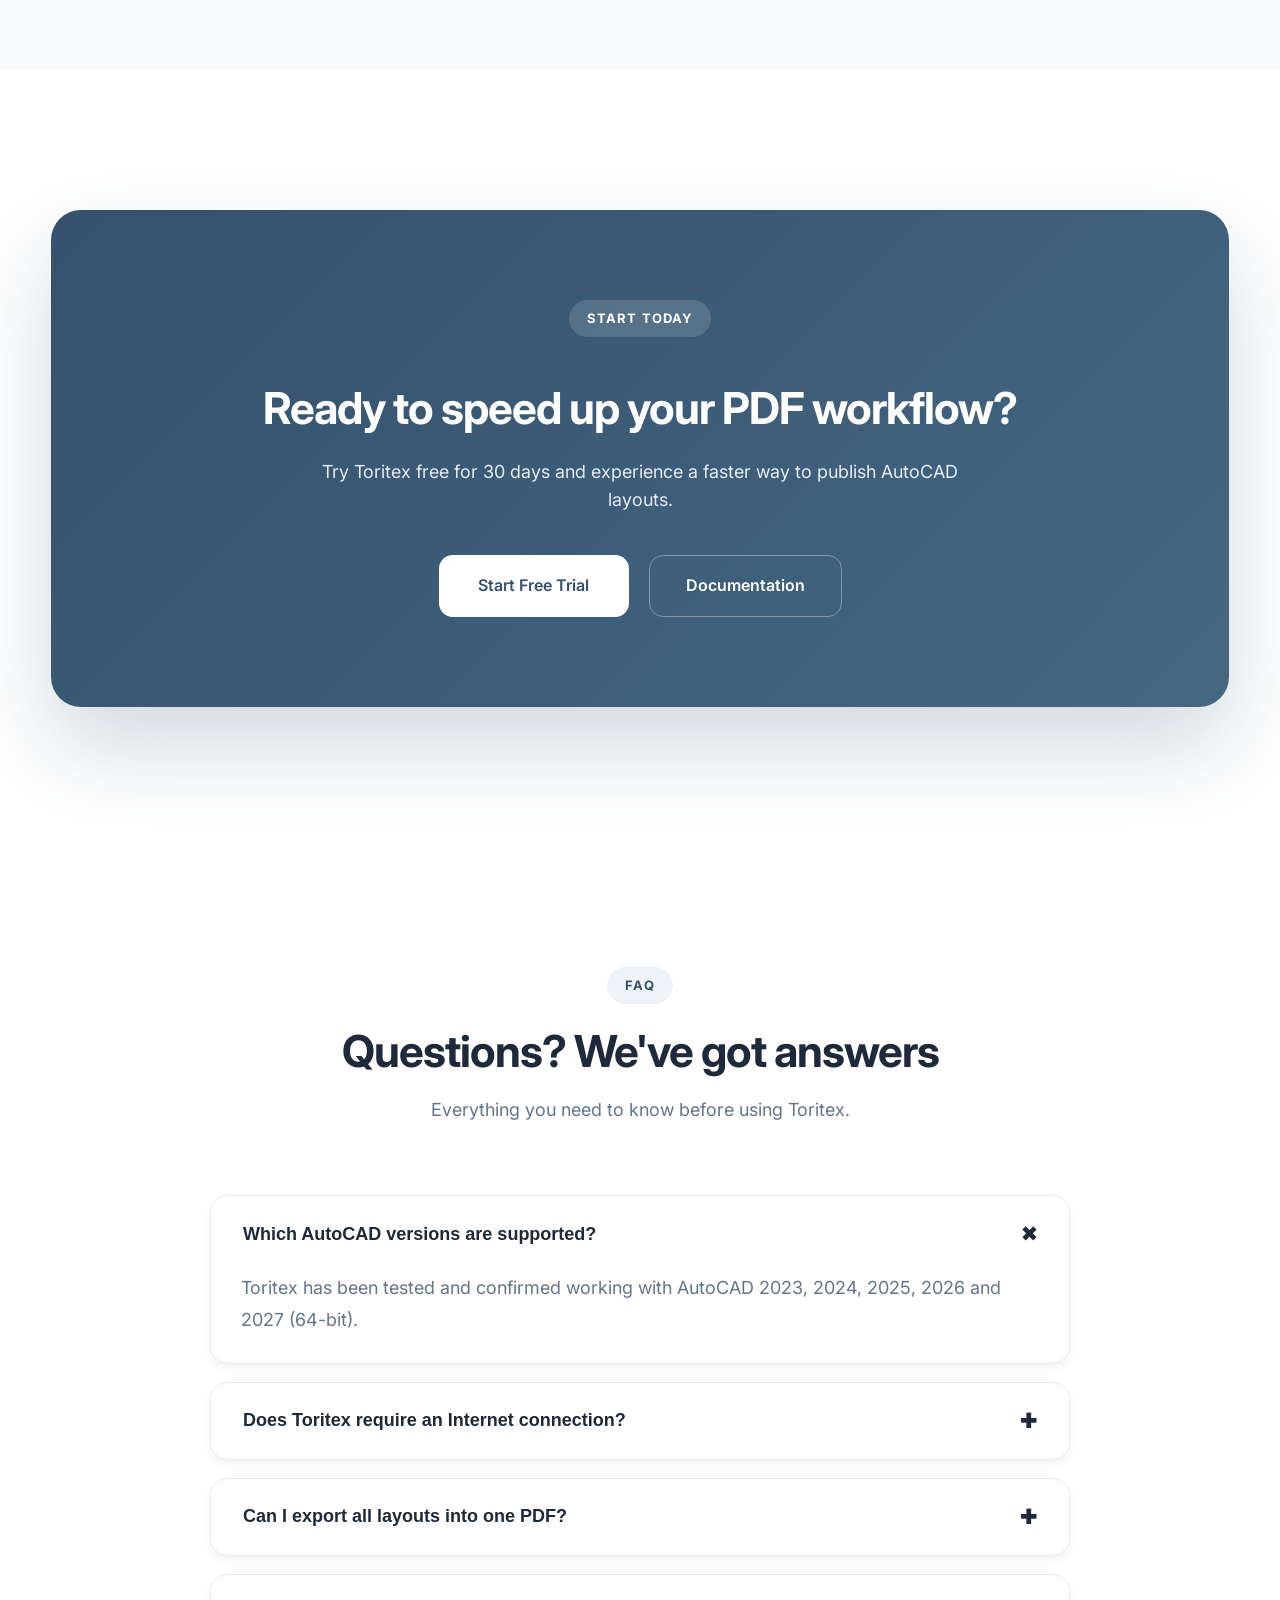
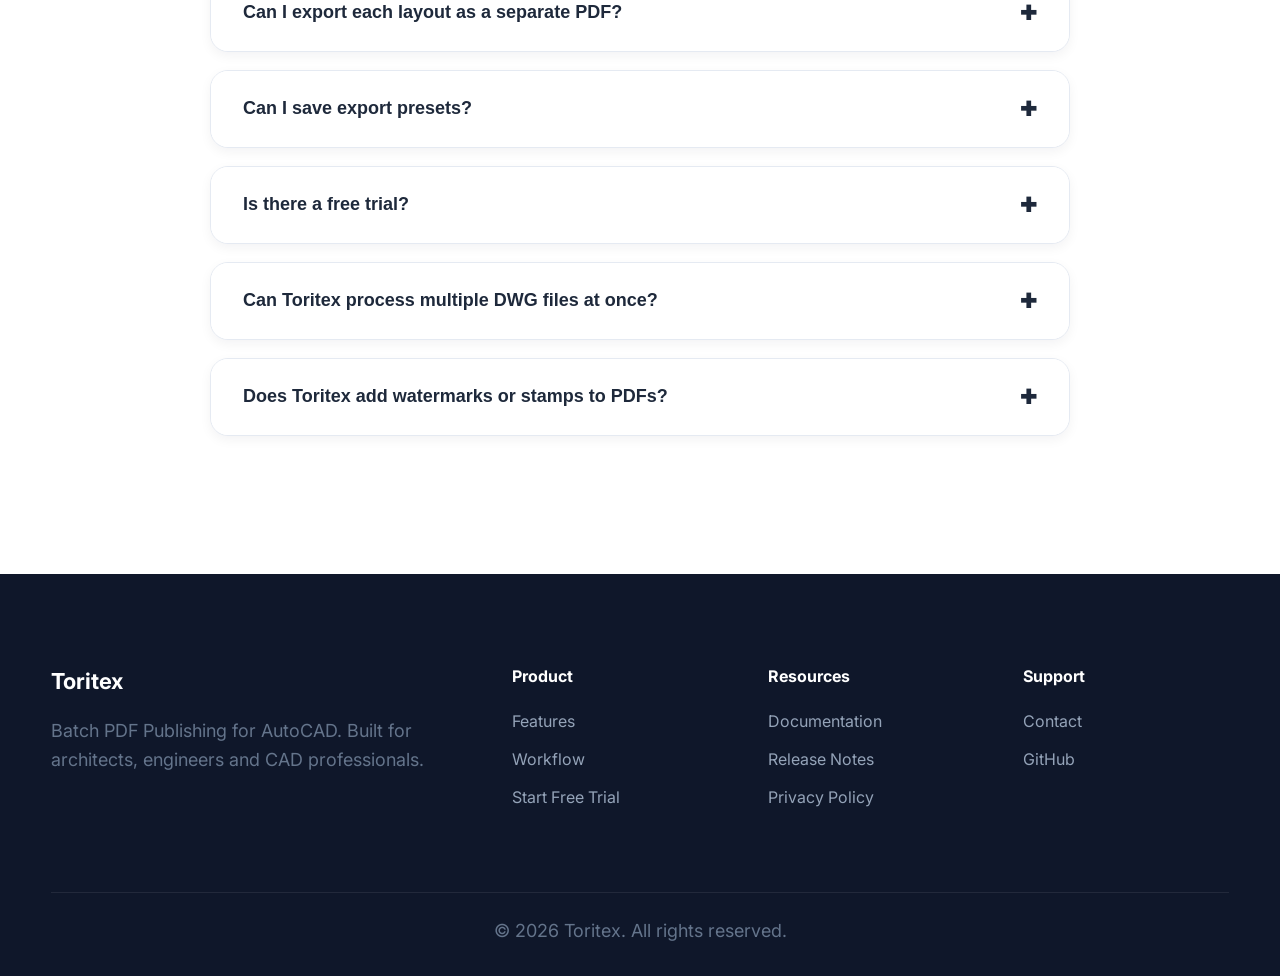
==== commit c2f75dca: "Add files via upload" ====
--- a/index.html
+++ b/index.html
@@ -28,6 +28,7 @@
         rel="stylesheet">
 
     <link rel="stylesheet" href="style.css">
+	<meta name="robots" content="noindex, nofollow">
 
 </head>
 
--- a/style.css
+++ b/style.css
@@ -1,5 +1,5 @@
 /* ==========================================================
-   PlotFlow Website
+   Toritex Website
    Version 1.0
 ==========================================================*/
 
@@ -268,14 +268,16 @@
     display: flex;
     align-items: center;
     justify-content: center;
+    flex-shrink: 0;
     overflow: hidden;
 }
 
 .logo-square img {
-    width: 100%;
-    height: 100%;
+    width: 38px;
+    height: 38px;
+    display: block;
     object-fit: contain;
-    display: block;
+    image-rendering: auto;
 }
 
 .navigation{
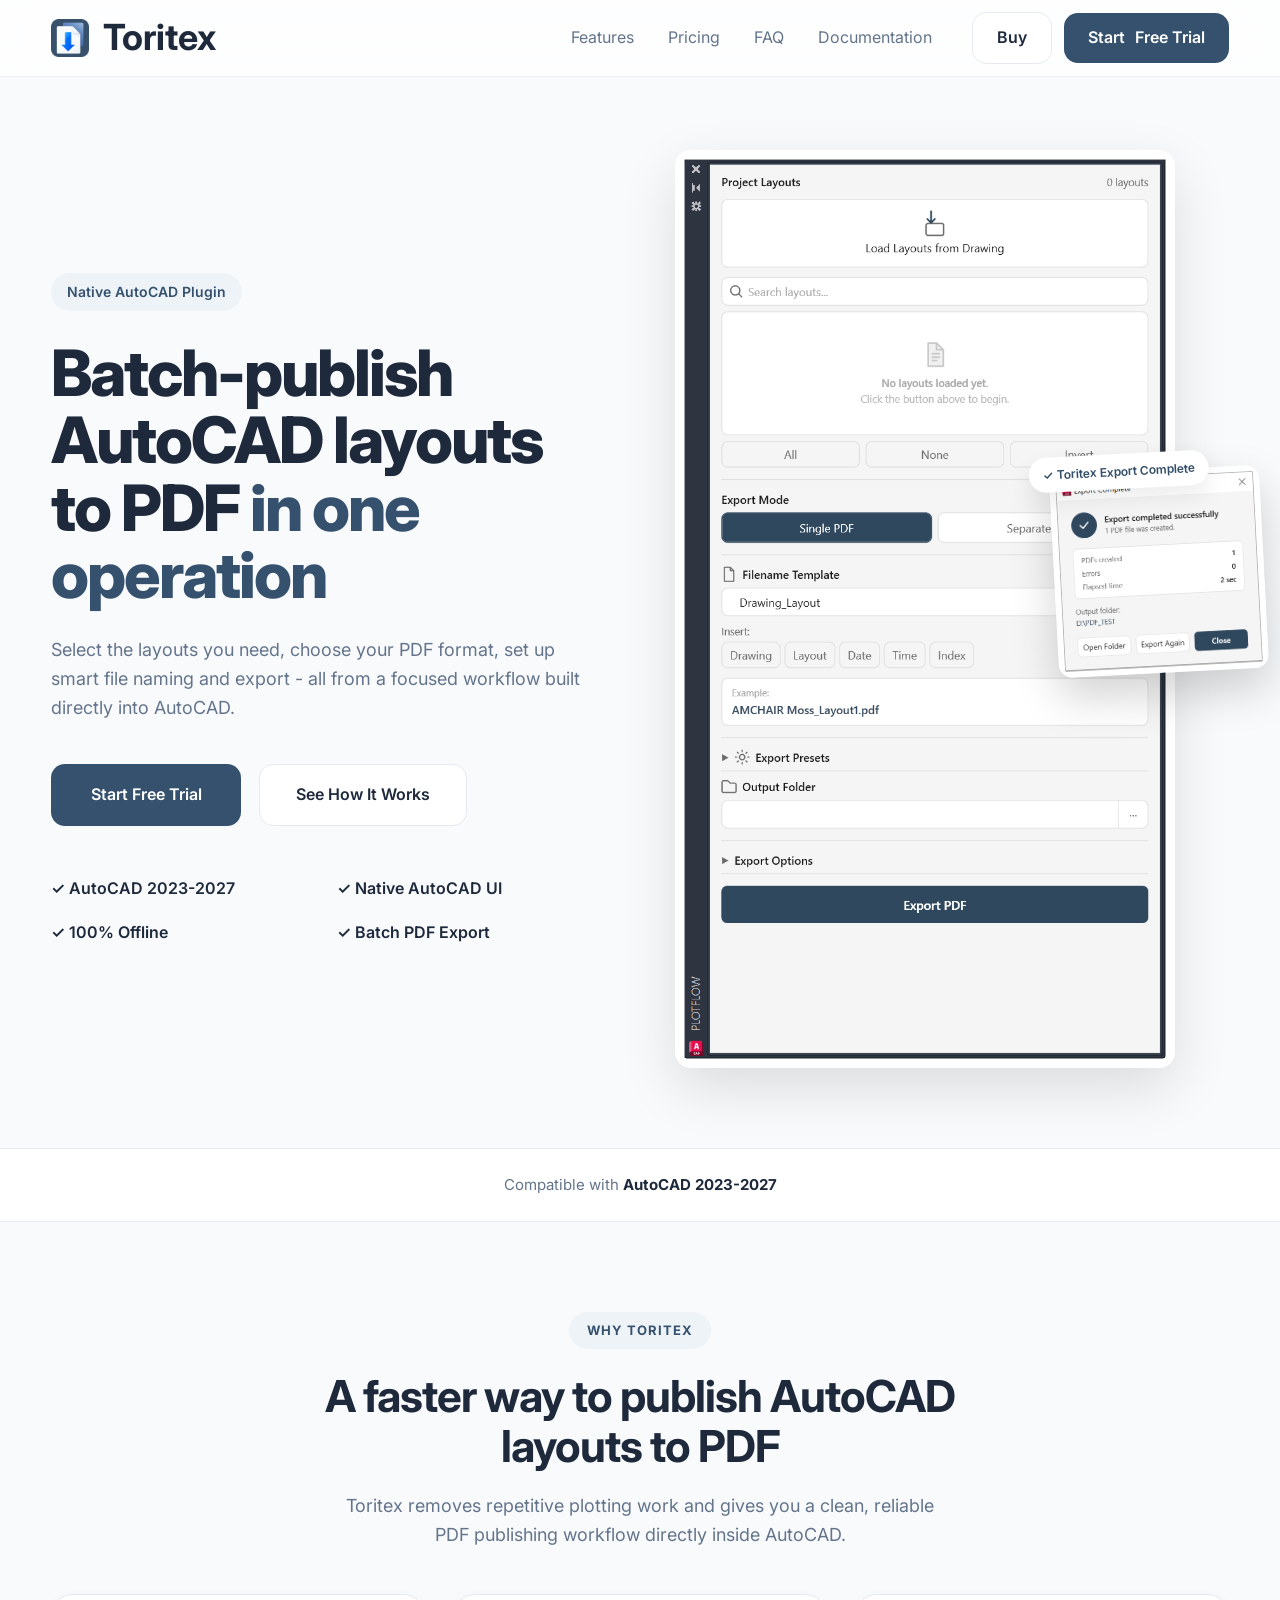
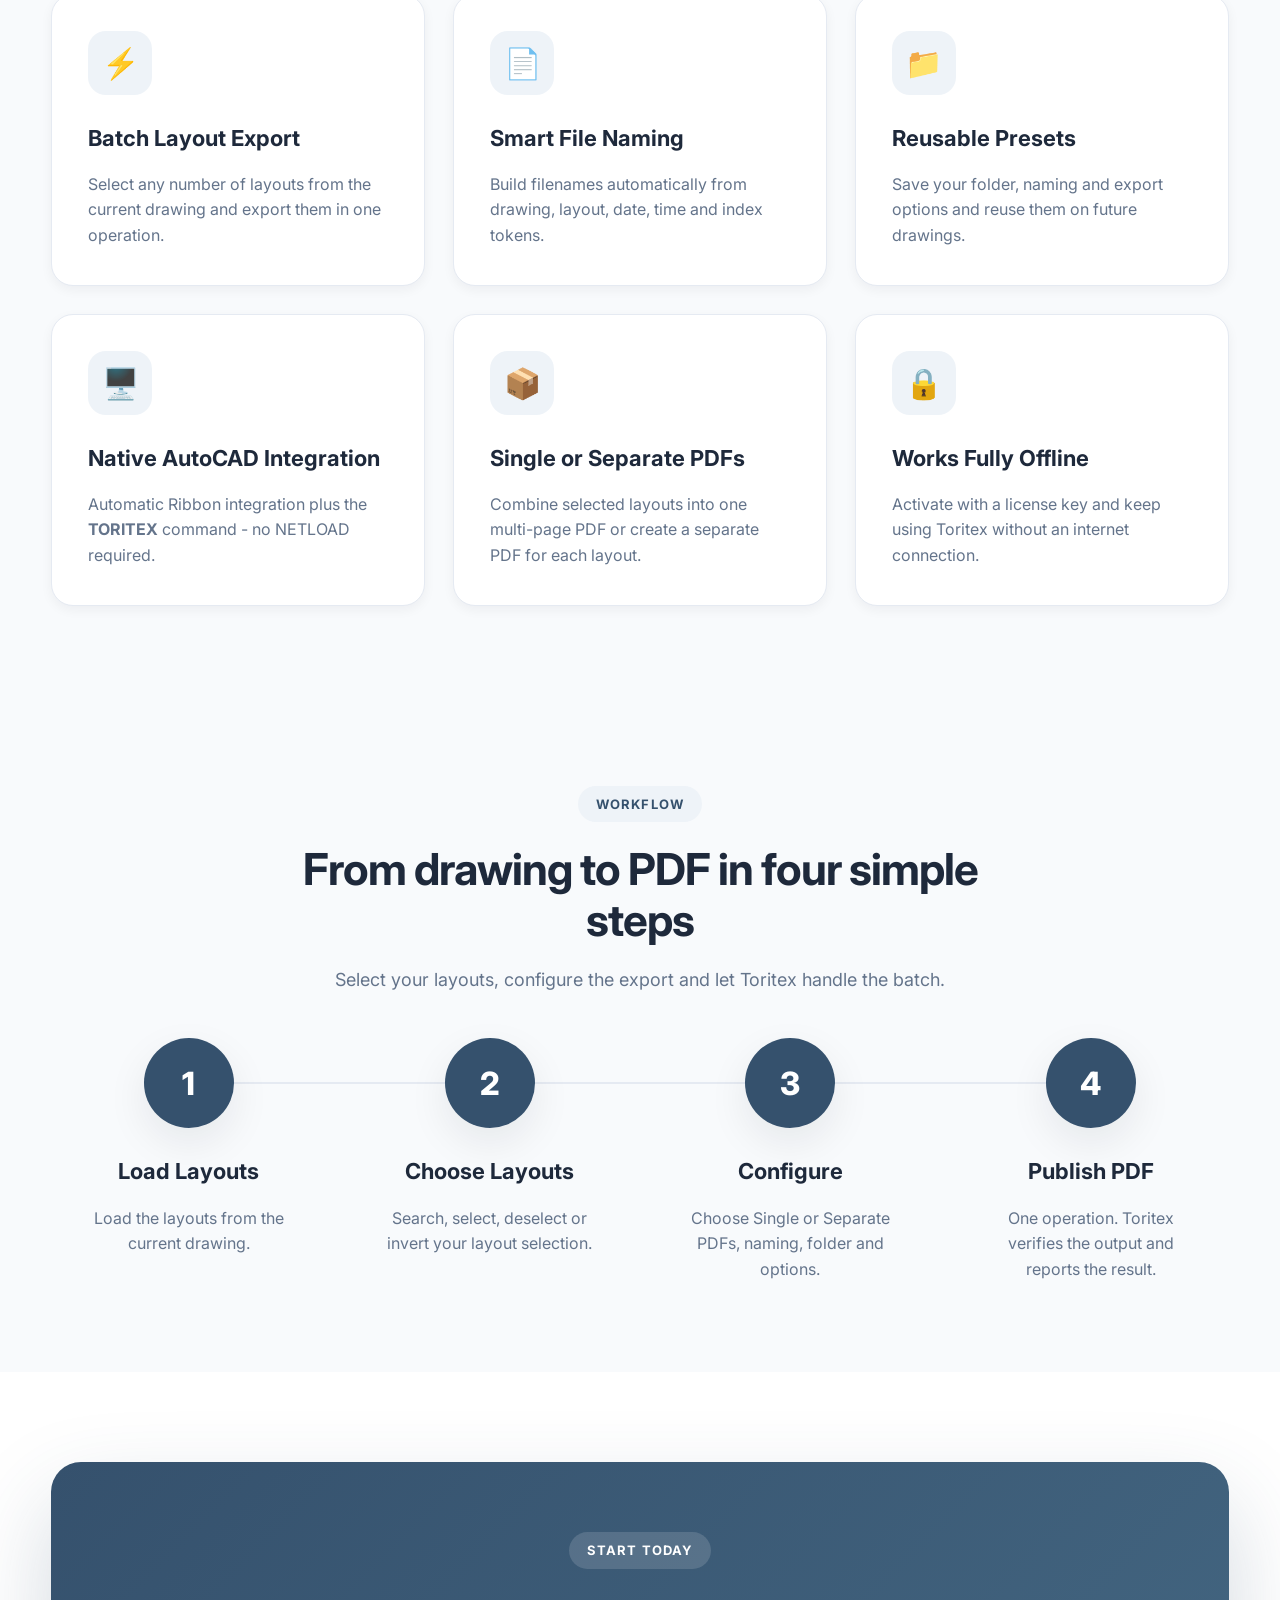
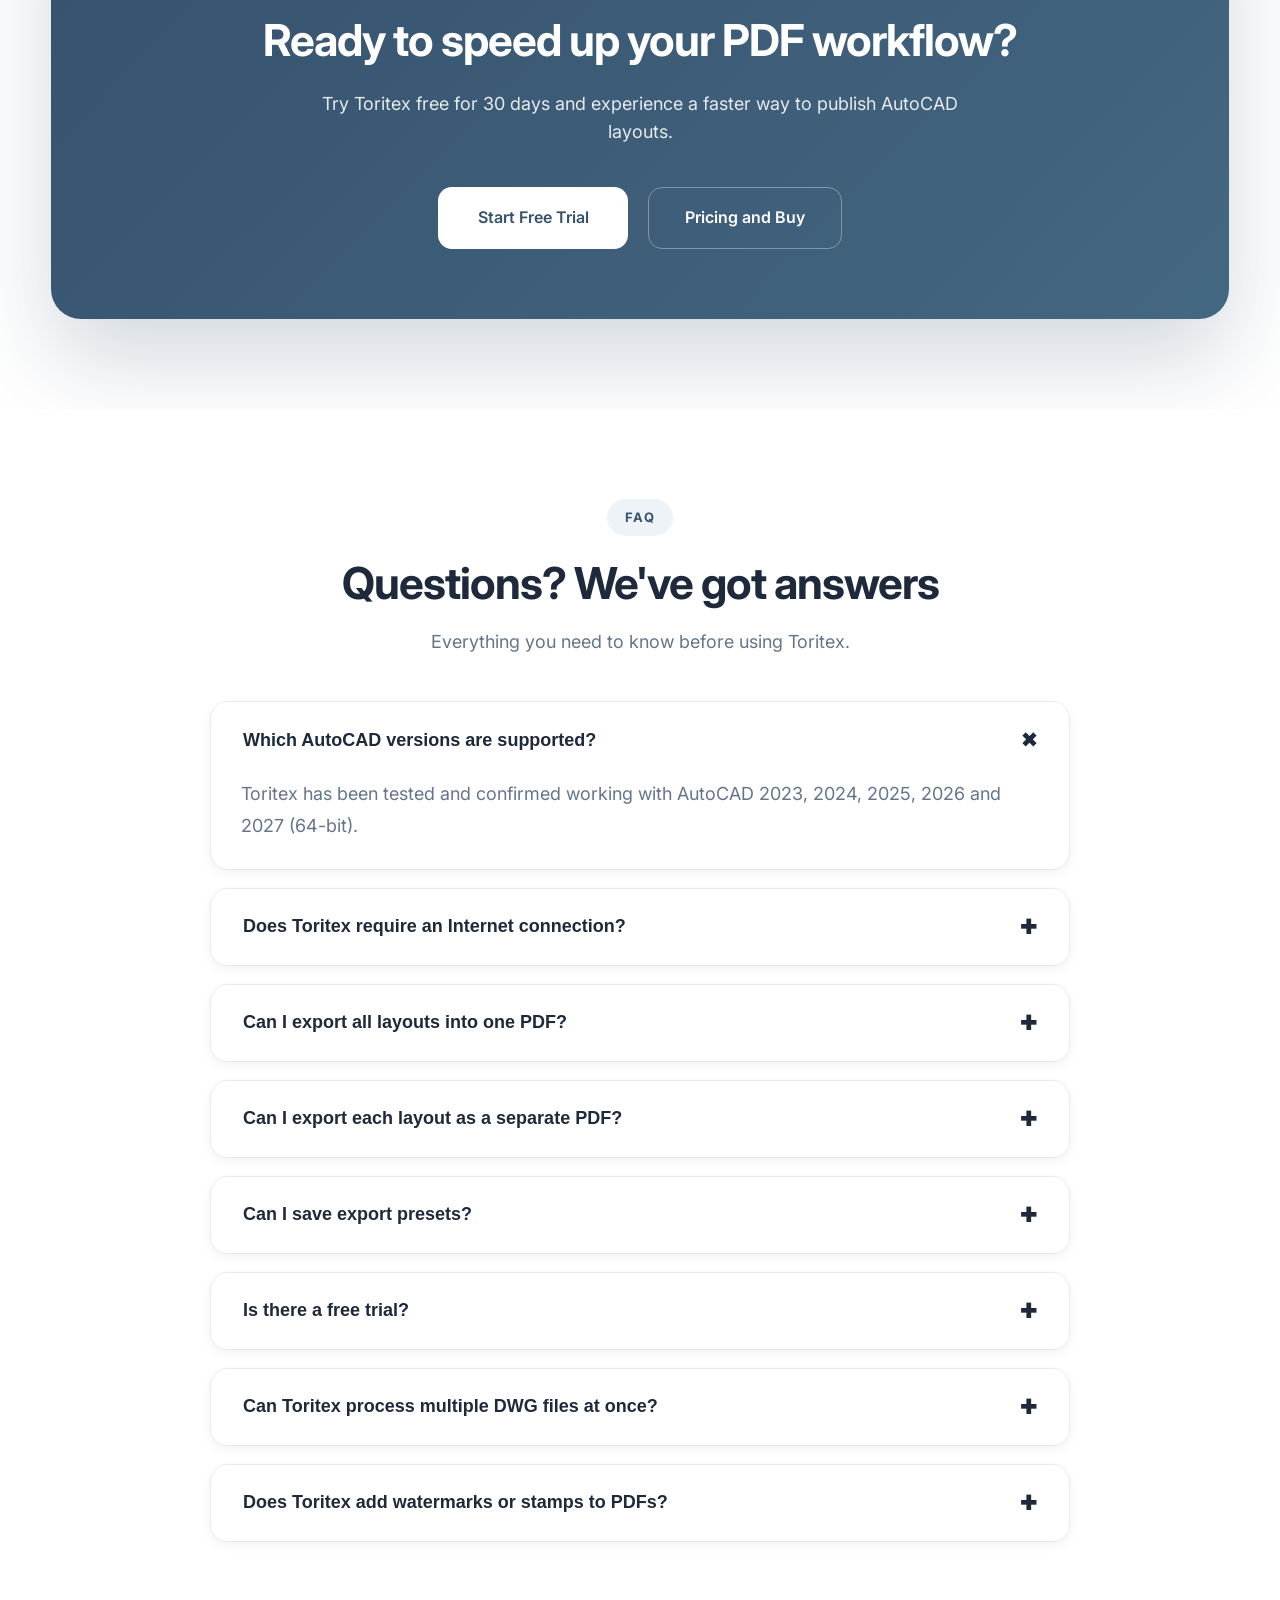
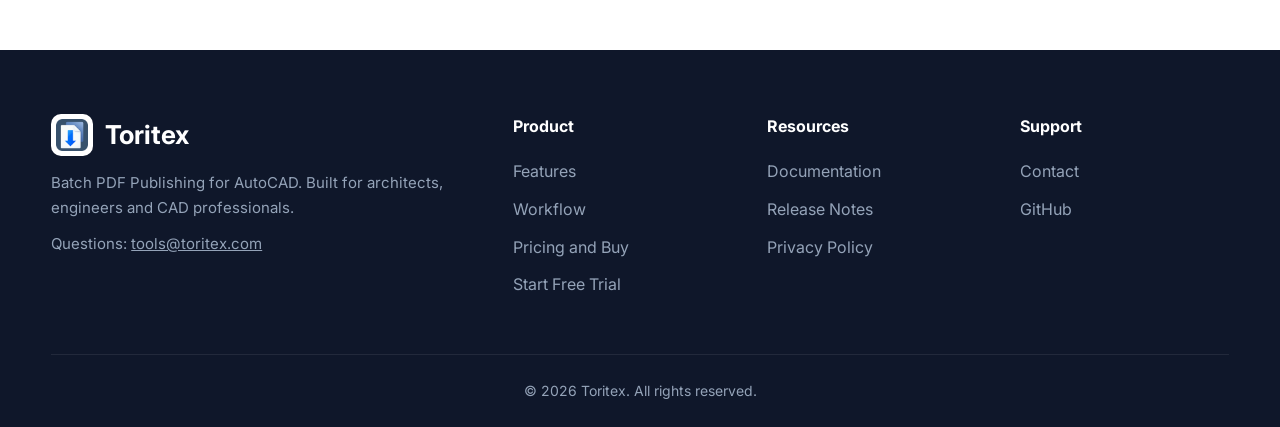
==== commit d33e2242: "Home: shared header with Buy button, footer with logo and email, short dashes, no periods in heading" ====
--- a/index.html
+++ b/index.html
@@ -6,7 +6,7 @@
     <meta charset="UTF-8">
     <meta name="viewport" content="width=device-width, initial-scale=1.0">
 
-    <title>Toritex — Batch PDF Publishing for AutoCAD</title>
+    <title>Toritex - Batch PDF Publishing for AutoCAD</title>
 
     <meta name="description"
         content="Batch PDF publishing for AutoCAD. Export layouts in one operation with smart file naming, reusable presets and built-in validation.">
@@ -28,6 +28,7 @@
         rel="stylesheet">
 
     <link rel="stylesheet" href="style.css">
+    <link rel="stylesheet" href="site.css">
 	<meta name="robots" content="noindex, nofollow">
 
 </head>
@@ -38,11 +39,11 @@
 
     <div class="container">
 
-        <a class="logo" href="#">
+        <a class="logo" href="index.html">
 
             <div class="logo-square">
-    <img src="assets/toritex-logo.png" alt="Toritex">
-</div>
+                <img src="assets/toritex-logo.png" alt="Toritex">
+            </div>
 
             <span>Toritex</span>
 
@@ -50,18 +51,17 @@
 
         <nav class="navigation">
 
-            <a href="#features">Features</a>
+            <a href="index.html#features">Features</a>
             <a href="pricing.html">Pricing</a>
-            <a href="#faq">FAQ</a>
+            <a href="index.html#faq">FAQ</a>
             <a href="documentation.html">Documentation</a>
 
         </nav>
 
         <div class="header-actions">
 
-            <a class="button primary large" href="download.html">
-                Start Free Trial
-            </a>
+            <a class="button outline" href="pricing.html#buy">Buy</a>
+            <a class="button primary" href="download.html"><span class="hide-sm">Start </span>Free Trial</a>
 
         </div>
 
@@ -93,7 +93,7 @@
 
 to PDF
 
-<span>in one operation.</span>
+<span>in one operation</span>
 
 </h1>
 
@@ -101,7 +101,7 @@
 
 Select the layouts you need, choose your PDF format,
 
-set up smart file naming and export — all from
+set up smart file naming and export - all from
 
 a focused workflow built directly into AutoCAD.
 
@@ -129,7 +129,7 @@
 
 <div class="hero-benefits">
 
-    <div>✓ AutoCAD 2023–2027</div>
+    <div>✓ AutoCAD 2023-2027</div>
 
     <div>✓ Native AutoCAD UI</div>
 
@@ -182,7 +182,7 @@
         <p>
 
             Compatible with
-            <strong>AutoCAD 2023–2027</strong>
+            <strong>AutoCAD 2023-2027</strong>
 
         </p>
 
@@ -191,7 +191,7 @@
 
 
 
-    <!-- ===================================================== -->
+<!-- ===================================================== -->
 <!-- FEATURES -->
 <!-- ===================================================== -->
 
@@ -207,7 +207,7 @@
 
             <h2>
                 A faster way to publish
-                AutoCAD layouts to PDF.
+                AutoCAD layouts to PDF
             </h2>
 
             <p>
@@ -262,7 +262,7 @@
                 <h3>Native AutoCAD Integration</h3>
 
                 <p>
-                    Automatic Ribbon integration plus the <strong>TORITEX</strong> command — no NETLOAD required.
+                    Automatic Ribbon integration plus the <strong>TORITEX</strong> command - no NETLOAD required.
                 </p>
 
             </article>
@@ -299,11 +299,6 @@
 
 
 
-
-
-<!-- ===================================================== -->
-
-
 <!-- ===================================================== -->
 <!-- WORKFLOW -->
 <!-- ===================================================== -->
@@ -323,7 +318,7 @@
 <h2>
 
 From drawing to PDF
-in four simple steps.
+in four simple steps
 
 </h2>
 
@@ -439,7 +434,9 @@
 </div>
 
 </section>
-    <!-- ===================================================== -->
+
+
+<!-- ===================================================== -->
 <!-- DOWNLOAD CTA -->
 <!-- ===================================================== -->
 
@@ -476,9 +473,9 @@
 
                 </a>
 
-                <a href="documentation.html" class="button outline large">
-
-                    Documentation
+                <a href="pricing.html#buy" class="button outline large">
+
+                    Pricing and Buy
 
                 </a>
 
@@ -668,6 +665,8 @@
 
 </section>
 
+</main>
+
 
 
 <!-- ===================================================== -->
@@ -676,105 +675,69 @@
 
 <footer class="footer">
 
-<div class="container footer-grid">
-
-<div>
-
-<h3>
-
-Toritex
-
-</h3>
-
-<p>
-
-Batch PDF Publishing for AutoCAD.
-
-Built for architects,
-engineers
-and CAD professionals.
-
-</p>
-
-</div>
-
-<div>
-
-<h4>
-
-Product
-
-</h4>
-
-<ul>
-
-<li><a href="#features">Features</a></li>
-
-<li><a href="#workflow">Workflow</a></li>
-
-<li><a href="#download">Start Free Trial</a></li>
-
-</ul>
-
-</div>
-
-<div>
-
-<h4>
-
-Resources
-
-</h4>
-
-<ul>
-
-<li><a href="documentation.html">Documentation</a></li>
-
-<li><a href="#">Release Notes</a></li>
-
-<li><a href="#">Privacy Policy</a></li>
-
-</ul>
-
-</div>
-
-<div>
-
-<h4>
-
-Support
-
-</h4>
-
-<ul>
-
-<li><a href="#">Contact</a></li>
-
-<li><a href="#">GitHub</a></li>
-
-</ul>
-
-</div>
-
-</div>
-
-<div class="container footer-bottom">
-
-<p>
-
-© 2026 Toritex. All rights reserved.
-
-</p>
-
-</div>
+    <div class="container footer-grid">
+
+        <div>
+
+            <a class="logo footer-brand" href="index.html">
+                <div class="logo-square"><img src="assets/toritex-logo.png" alt=""></div>
+                <span>Toritex</span>
+            </a>
+
+            <p>Batch PDF Publishing for AutoCAD. Built for architects, engineers and CAD professionals.</p>
+
+            <p>Questions: <a href="mailto:tools@toritex.com?subject=Toritex%20Support">tools@toritex.com</a></p>
+
+        </div>
+
+        <div>
+
+            <h4>Product</h4>
+
+            <ul>
+                <li><a href="index.html#features">Features</a></li>
+                <li><a href="index.html#workflow">Workflow</a></li>
+                <li><a href="pricing.html#buy">Pricing and Buy</a></li>
+                <li><a href="download.html">Start Free Trial</a></li>
+            </ul>
+
+        </div>
+
+        <div>
+
+            <h4>Resources</h4>
+
+            <ul>
+                <li><a href="documentation.html">Documentation</a></li>
+                <li><a href="#">Release Notes</a></li>
+                <li><a href="#">Privacy Policy</a></li>
+            </ul>
+
+        </div>
+
+        <div>
+
+            <h4>Support</h4>
+
+            <ul>
+                <li><a href="mailto:tools@toritex.com?subject=Toritex%20Support">Contact</a></li>
+                <li><a href="#">GitHub</a></li>
+            </ul>
+
+        </div>
+
+    </div>
+
+    <div class="container footer-bottom">
+
+        <p>© 2026 Toritex. All rights reserved.</p>
+
+    </div>
 
 </footer>
 
-</main>
-
 <script src="script.js"></script>
 
 </body>
 
 </html>
-
--- a/site.css
+++ b/site.css
@@ -0,0 +1,188 @@
+/* ==========================================================
+   Toritex shared refinements
+   Loaded after style.css on every page of toritex.com.
+   Contains: header buttons, footer with logo, tighter vertical
+   spacing and the buy-button helpers.
+==========================================================*/
+
+
+/* ---------- Header ---------- */
+
+.site-header .container {
+    height: 76px;
+}
+
+.header-actions {
+    margin-left: 40px;
+    gap: 12px;
+    align-items: center;
+}
+
+.header-actions .button {
+    min-width: 0;
+    padding: 12px 24px;
+    font-size: 16px;
+}
+
+.header-actions .button.outline {
+    background: #fff;
+}
+
+
+/* ---------- Vertical spacing (was very airy) ---------- */
+
+.hero {
+    padding-top: 150px;
+    padding-bottom: 80px;
+}
+
+.compatibility {
+    padding: 24px 0;
+}
+
+.section-header {
+    margin-bottom: 44px;
+}
+
+.features,
+.workflow,
+.download,
+.faq {
+    padding: 90px 0;
+}
+
+.faq-list {
+    margin-top: 44px;
+}
+
+.download-card {
+    padding: 70px 56px;
+}
+
+
+/* ---------- Footer ---------- */
+
+.footer {
+    padding: 64px 0 24px;
+}
+
+.footer-grid {
+    align-items: start;
+    gap: 44px;
+}
+
+.footer-brand {
+    display: flex;
+    align-items: center;
+    gap: 12px;
+    margin-bottom: 14px;
+    font-size: 26px;
+    font-weight: 700;
+    color: #fff;
+}
+
+.footer .footer-brand {
+    color: #fff;
+}
+
+.footer-brand .logo-square {
+    width: 42px;
+    height: 42px;
+    padding: 5px;
+    background: #fff;
+    border-radius: 10px;
+}
+
+.footer-brand .logo-square img {
+    width: 100%;
+    height: 100%;
+}
+
+.footer p {
+    font-size: 15px;
+    line-height: 1.7;
+    color: #94A3B8;
+}
+
+.footer p + p {
+    margin-top: 10px;
+}
+
+.footer p a {
+    text-decoration: underline;
+}
+
+.footer-bottom {
+    margin-top: 44px;
+}
+
+.footer-bottom p {
+    font-size: 14px;
+}
+
+
+/* ---------- Buy buttons ---------- */
+
+.button[data-plan] {
+    cursor: pointer;
+}
+
+
+/* ---------- Tablet and mobile ---------- */
+
+@media (max-width: 768px) {
+
+    .site-header .container {
+        height: 72px;
+    }
+
+    .logo {
+        font-size: 26px;
+        gap: 10px;
+    }
+
+    .header-actions {
+        margin-left: 0;
+        gap: 8px;
+    }
+
+    .header-actions .button {
+        padding: 10px 14px;
+        font-size: 14px;
+    }
+
+    .hero {
+        padding-top: 120px;
+        padding-bottom: 56px;
+    }
+
+    .features,
+    .workflow,
+    .download,
+    .faq {
+        padding: 64px 0;
+    }
+
+    .section-header {
+        margin-bottom: 34px;
+    }
+
+    .download-card {
+        padding: 48px 24px;
+    }
+
+    .footer {
+        padding: 48px 0 20px;
+    }
+}
+
+@media (max-width: 480px) {
+
+    .hero {
+        padding-top: 110px;
+    }
+
+    .hide-sm {
+        display: none;
+    }
+}
